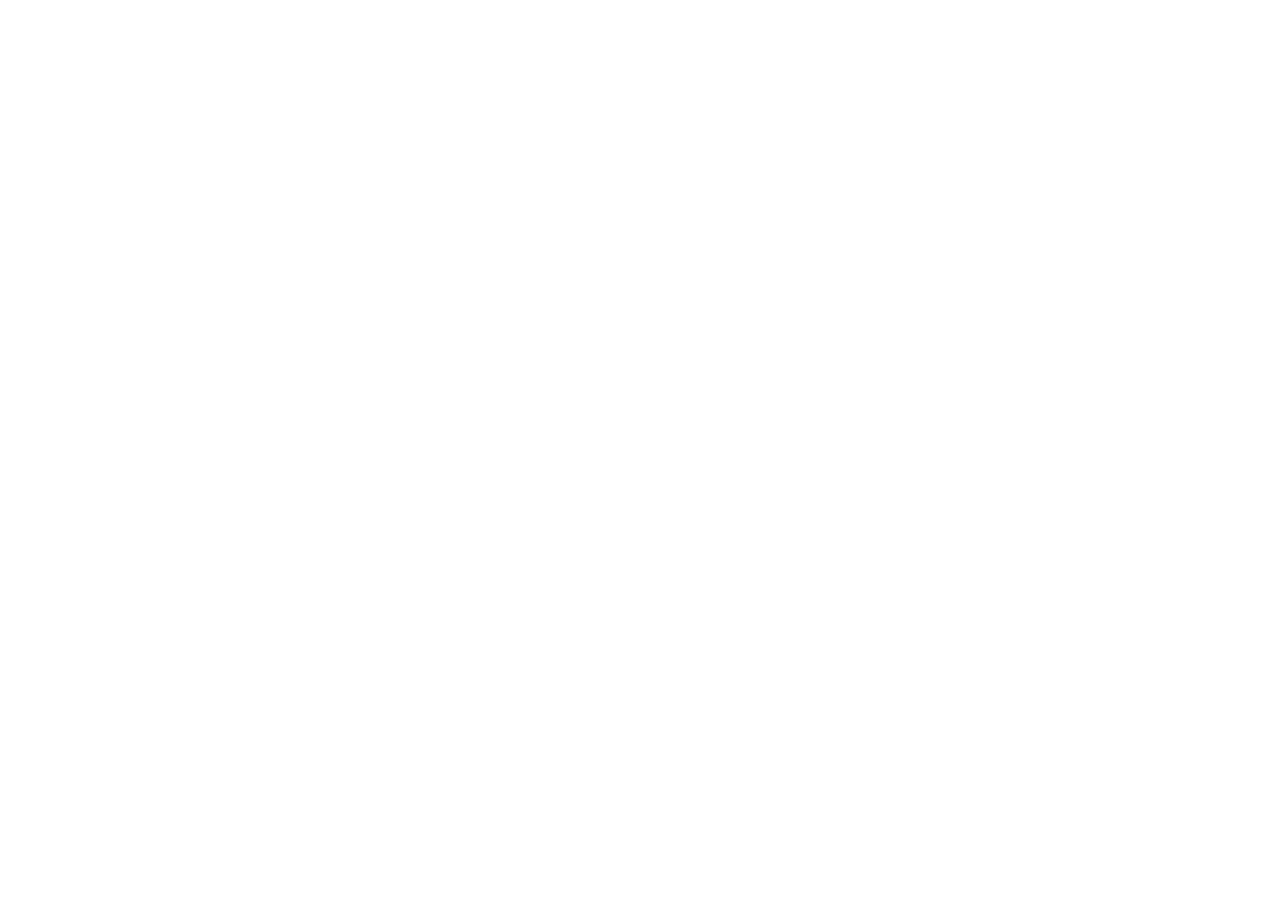
==== index.html @ 0f31efa7 "Initial commit" ====
<!DOCTYPE html>
<html lang="es">
<head>
    <meta charset="UTF-8">
    <meta http-equiv="X-UA-Compatible" content="IE=edge">
    <meta name="viewport" content="width=device-width, initial-scale=1.0">
    <title>glezmoren</title>
    <link rel="preconnect" href="https://fonts.googleapis.com">
    <link rel="preconnect" href="https://fonts.gstatic.com" crossorigin>
    <link rel="stylesheet" href="assets/NeueMontreal-Bold.otf">
    <link rel="stylesheet" href="assets/NeueMontreal-Regular.otf">
    <link rel="stylesheet" href="assets/NeueMontreal-MediumItalic.otf">
    <link rel="stylesheet" href="assets/NeueMontreal-Medium.otf">
    <link rel="stylesheet" href="assets/NeueMontreal-LightItalic.otf">
    <link rel="stylesheet" href="assets/NeueMontreal-Light.otf">
    <link rel="stylesheet" href="assets/NeueMontreal-Italic.otf">
    <link rel="stylesheet" href="assets/NeueMontreal-BoldItalic.otf">
    <link rel="stylesheet" href="css/app.css">
    <script defer src="js/jquery-3.6.0.min.js"></script>
    <script defer src="js/app.js"></script>
</head>
<body>
    <header class="header">
        <div class="header__wrapper">
            <nav class="header__nav">
                <ul class="header__ul">
                    <li class="header__li"><a href="#" class="header__a" title="About">About</a></li>
                    <li class="header__li"><a href="#" class="header__a" title="About">Contact</a></li>
                </ul>
            </nav>
        </div>
    </header>

    
    
</body>
</html>
---- css/app.css ----
:root {
  --negro: #0000;
  --rosa: #FF74E9;
  --amarillo: #FFF84F;
  --azul: #2F0DFF;
  --morado: #9745FF;
  --tipo-h1: "Neue Montreal";
  --tipo-p: Verdana;
}

@media (prefers-color-scheme: dark) {
  :root {
    --negro: #ececec;
    --fondo-blanco: black;
  }
}
@media (prefers-reduced-motion: reduce) {
  * {
    -webkit-animation: none !important;
            animation: none !important;
    -webkit-transition: none !important;
    transition: none !important;
  }
}
* {
  margin: 0;
  padding: 0;
  border: 0;
  -webkit-box-sizing: border-box;
          box-sizing: border-box;
  vertical-align: baseline;
}

img, picture, video, iframe, figure {
  max-width: 100%;
  width: 100%;
  display: block;
}

a {
  display: block;
  text-decoration: none;
  color: inherit;
  font-size: inherit;
}

p a {
  display: inline;
}

li {
  list-style-type: none;
}

html {
  scroll-behavior: smooth;
}

h1, h2, h3, h4, h5, h6, p, span, a, strong, blockquote, i, b, u, em {
  font-size: 1em;
  font-weight: inherit;
  font-style: inherit;
  text-decoration: none;
  color: inherit;
}

blockquote:before, blockquote:after, q:before, q:after {
  content: "";
  content: none;
}

::-moz-selection {
  background-color: var(--negro);
  color: var(--blanco);
}

::selection {
  background-color: var(--negro);
  color: var(--blanco);
}

form, input, textarea, select, button, label {
  font-family: inherit;
  font-size: inherit;
  -webkit-hyphens: auto;
      -ms-hyphens: auto;
          hyphens: auto;
  background-color: transparent;
  color: inherit;
  display: block;
}

table, tr, td {
  border-collapse: collapse;
  border-spacing: 0;
}

svg {
  width: 100%;
  display: block;
  fill: currentColor;
}

body {
  min-height: 100vh;
  font-size: 100%;
  font-family: var(--tipo-principal);
  color: var(--negro);
}
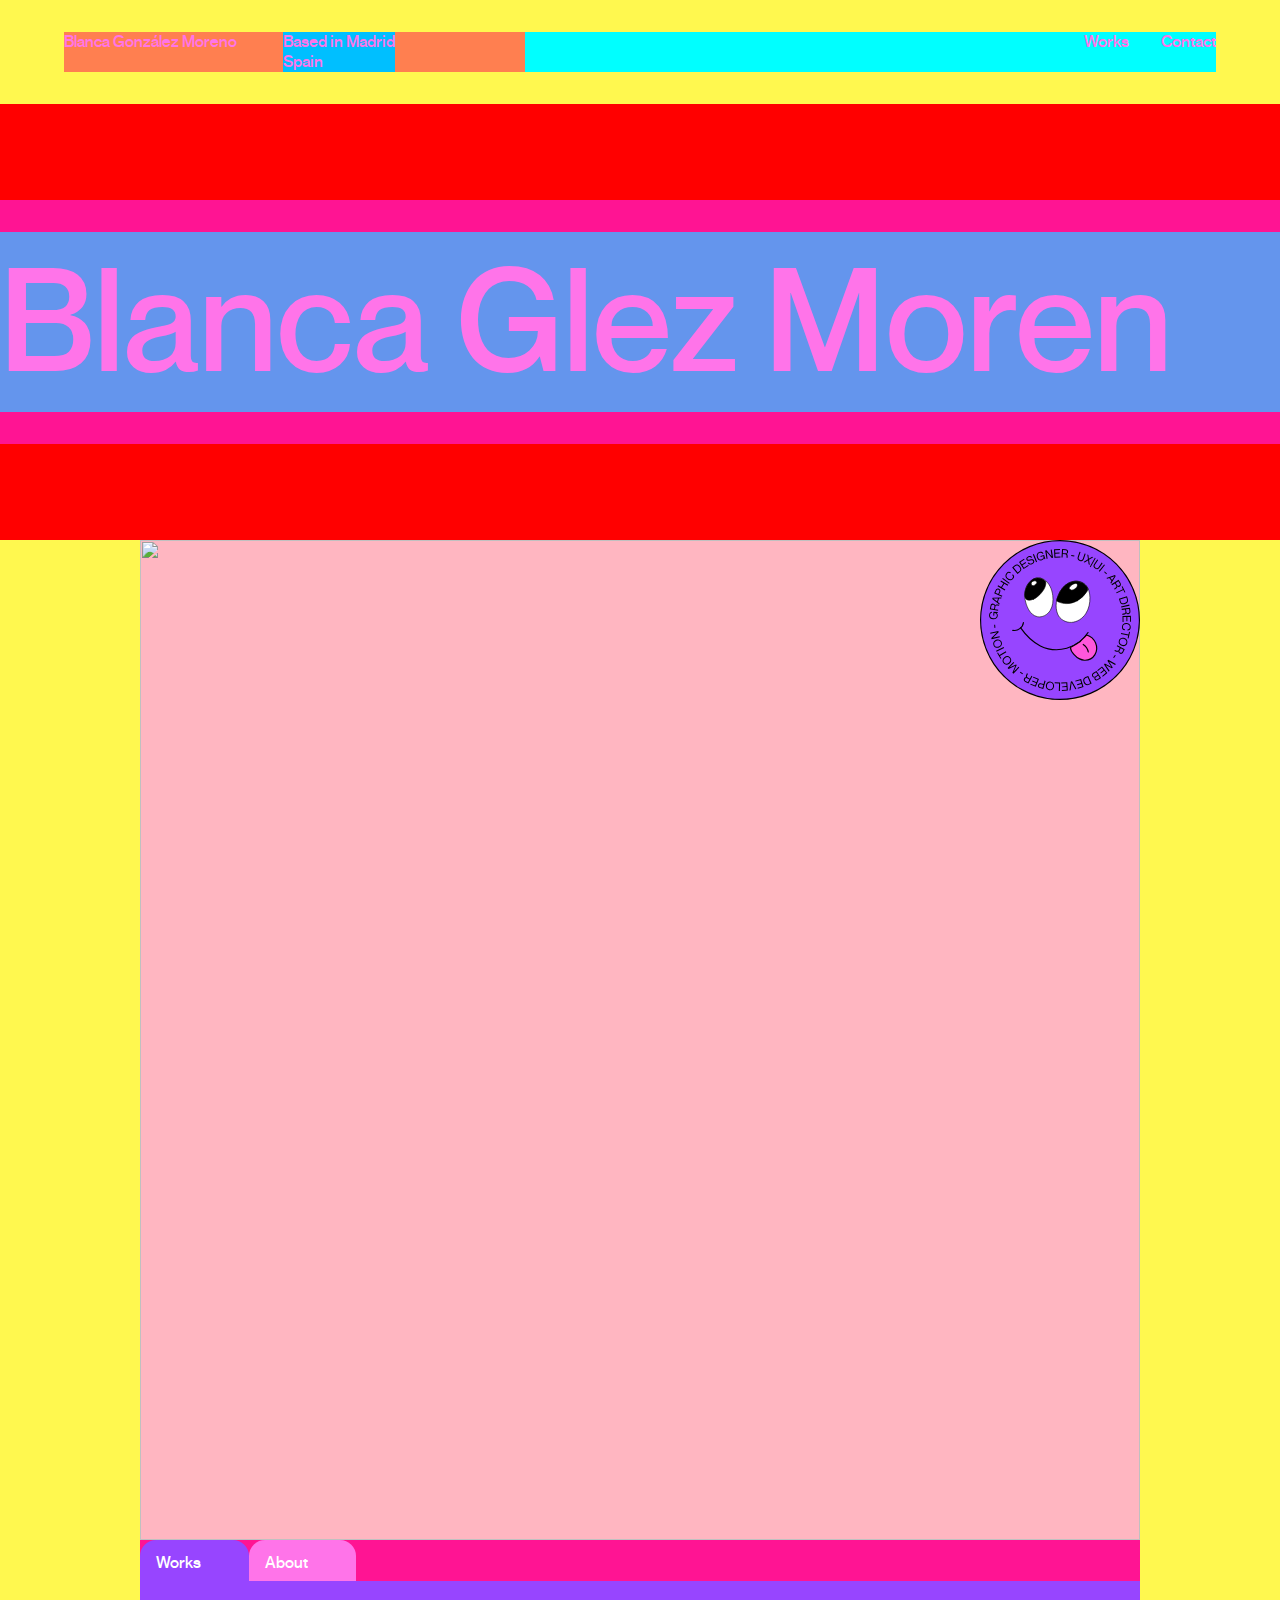
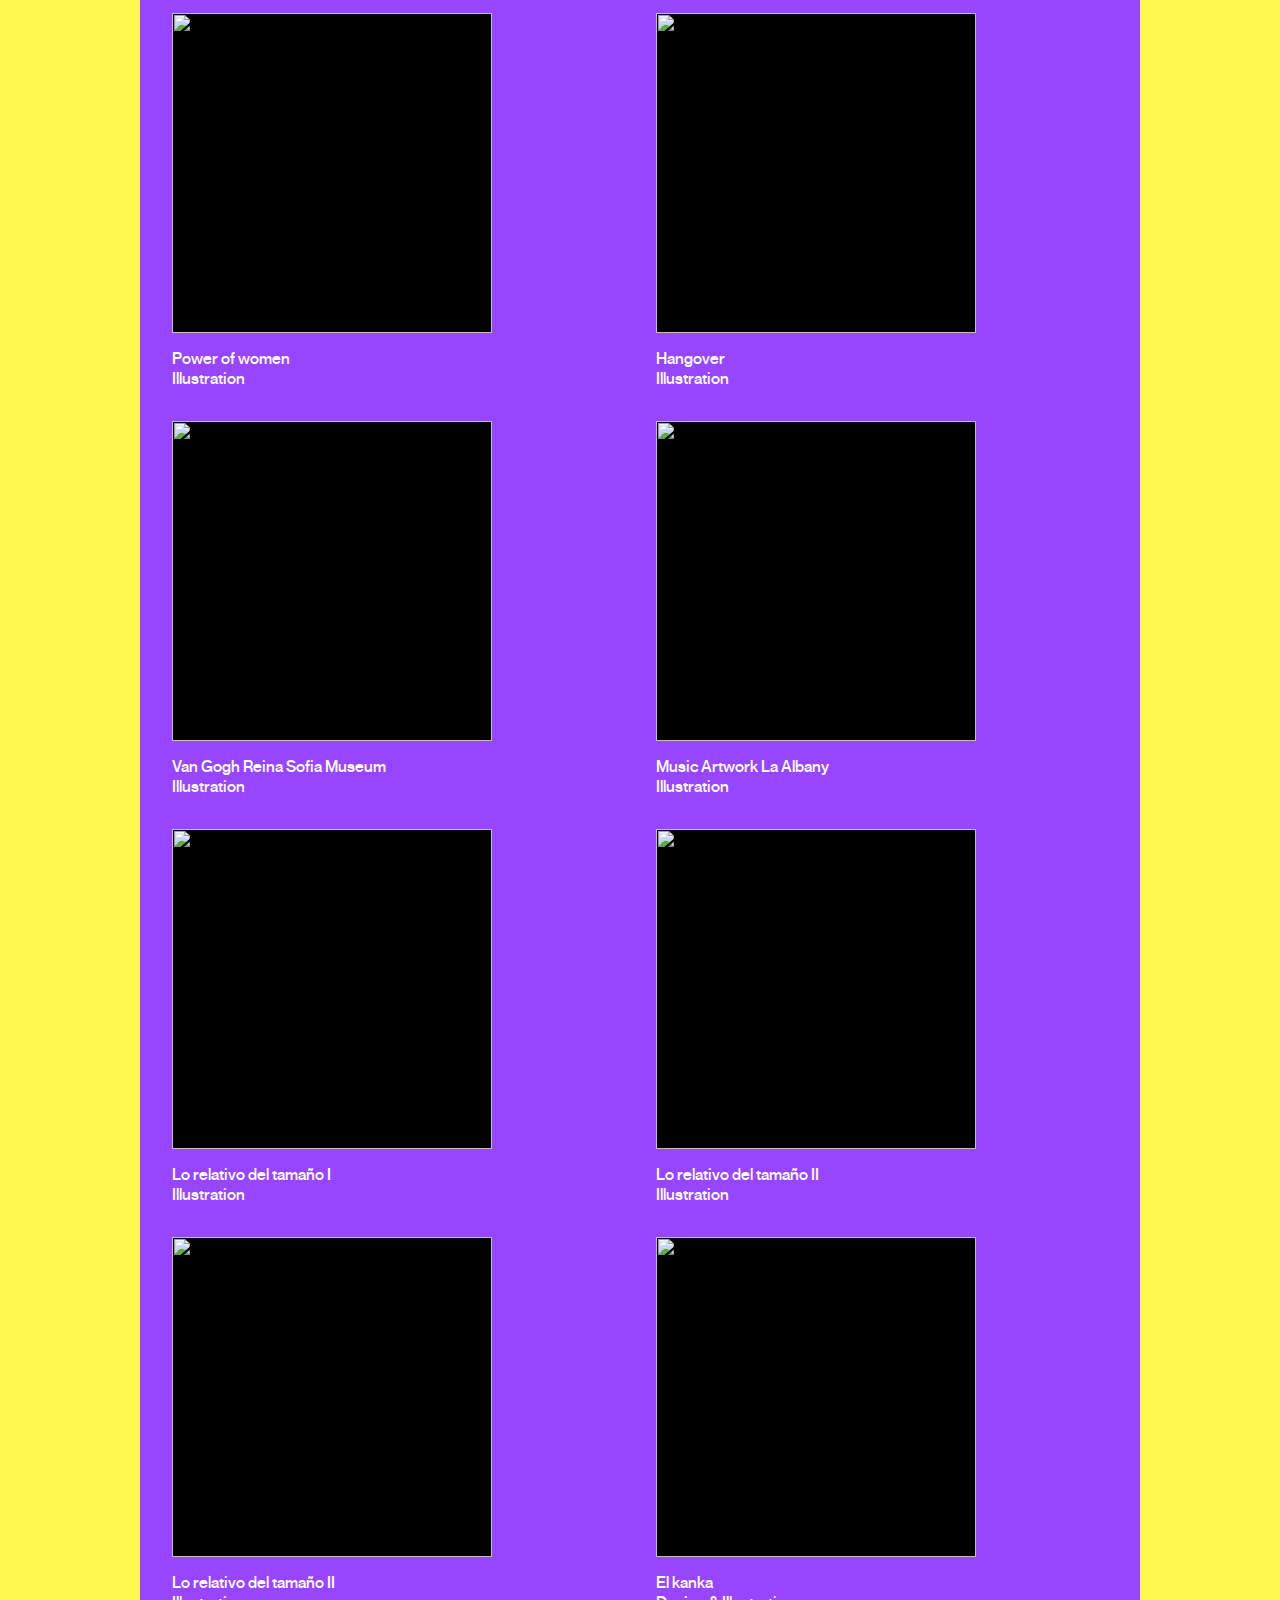
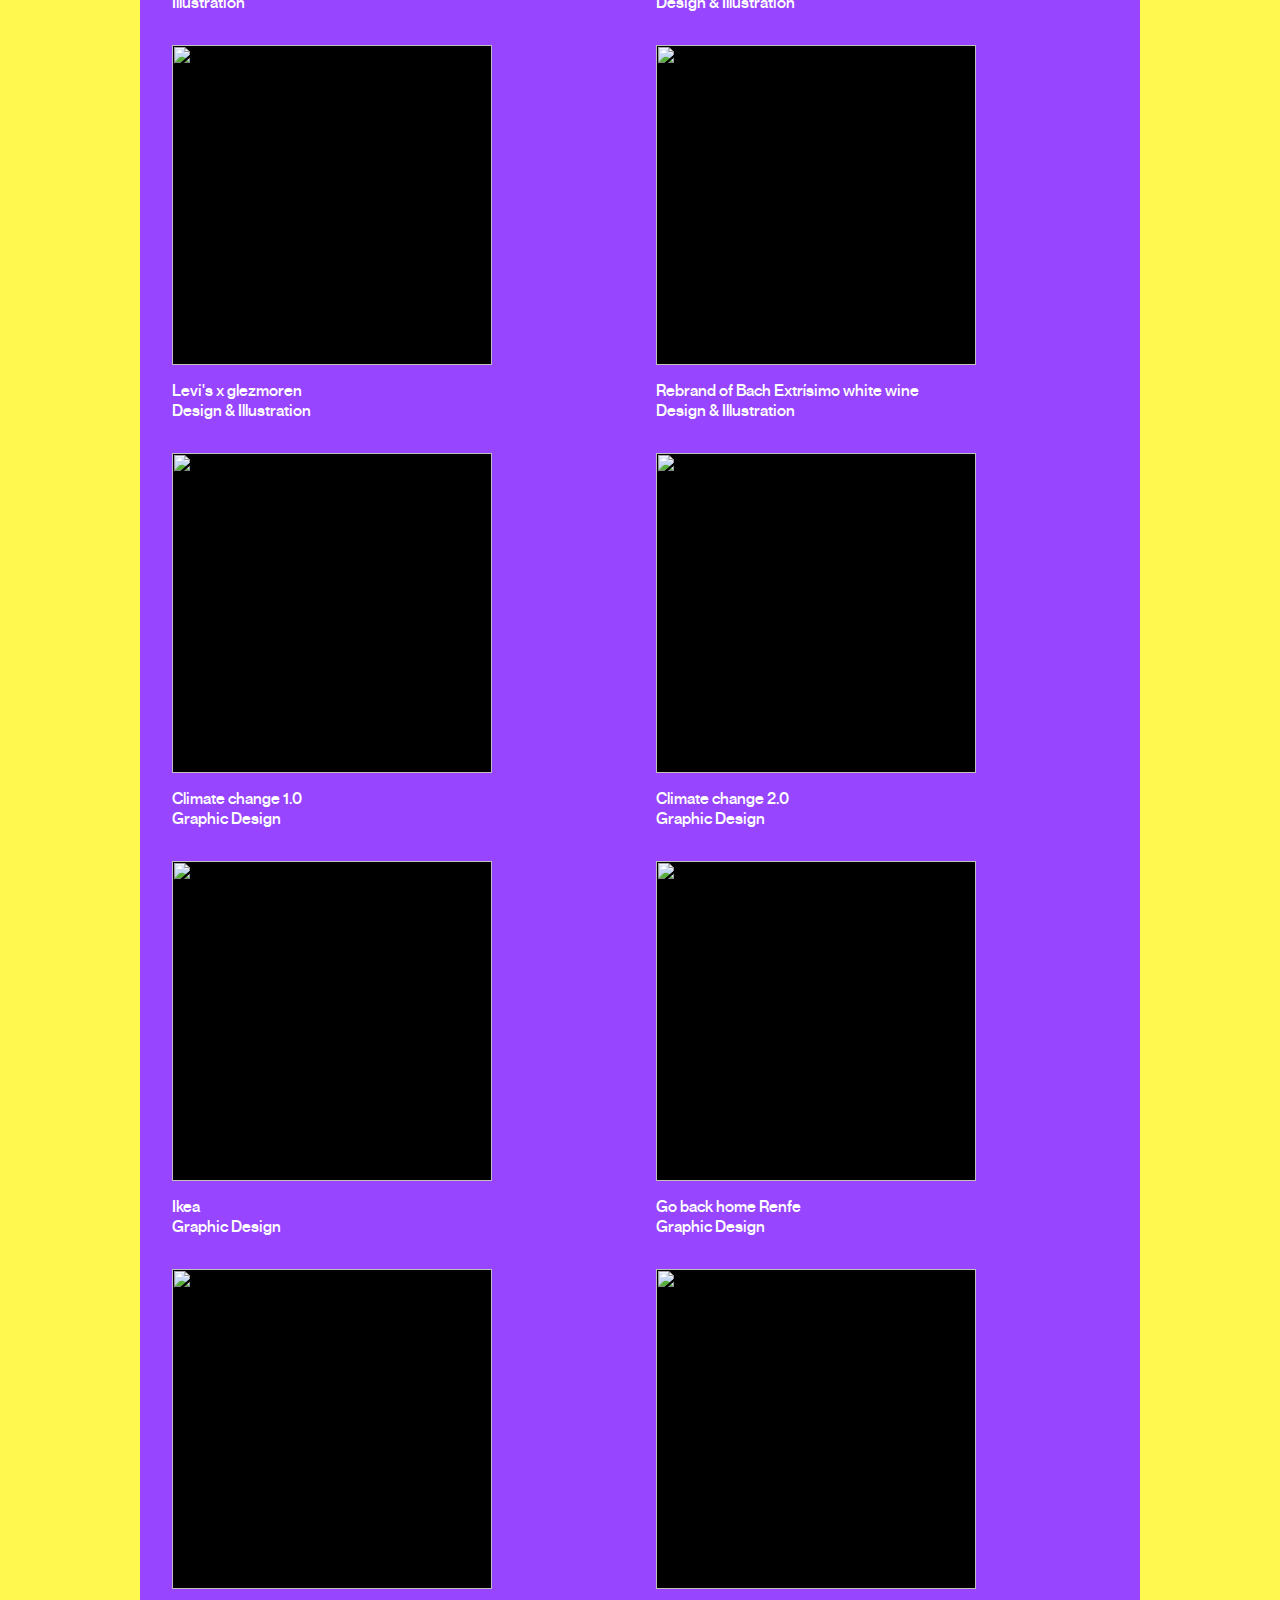
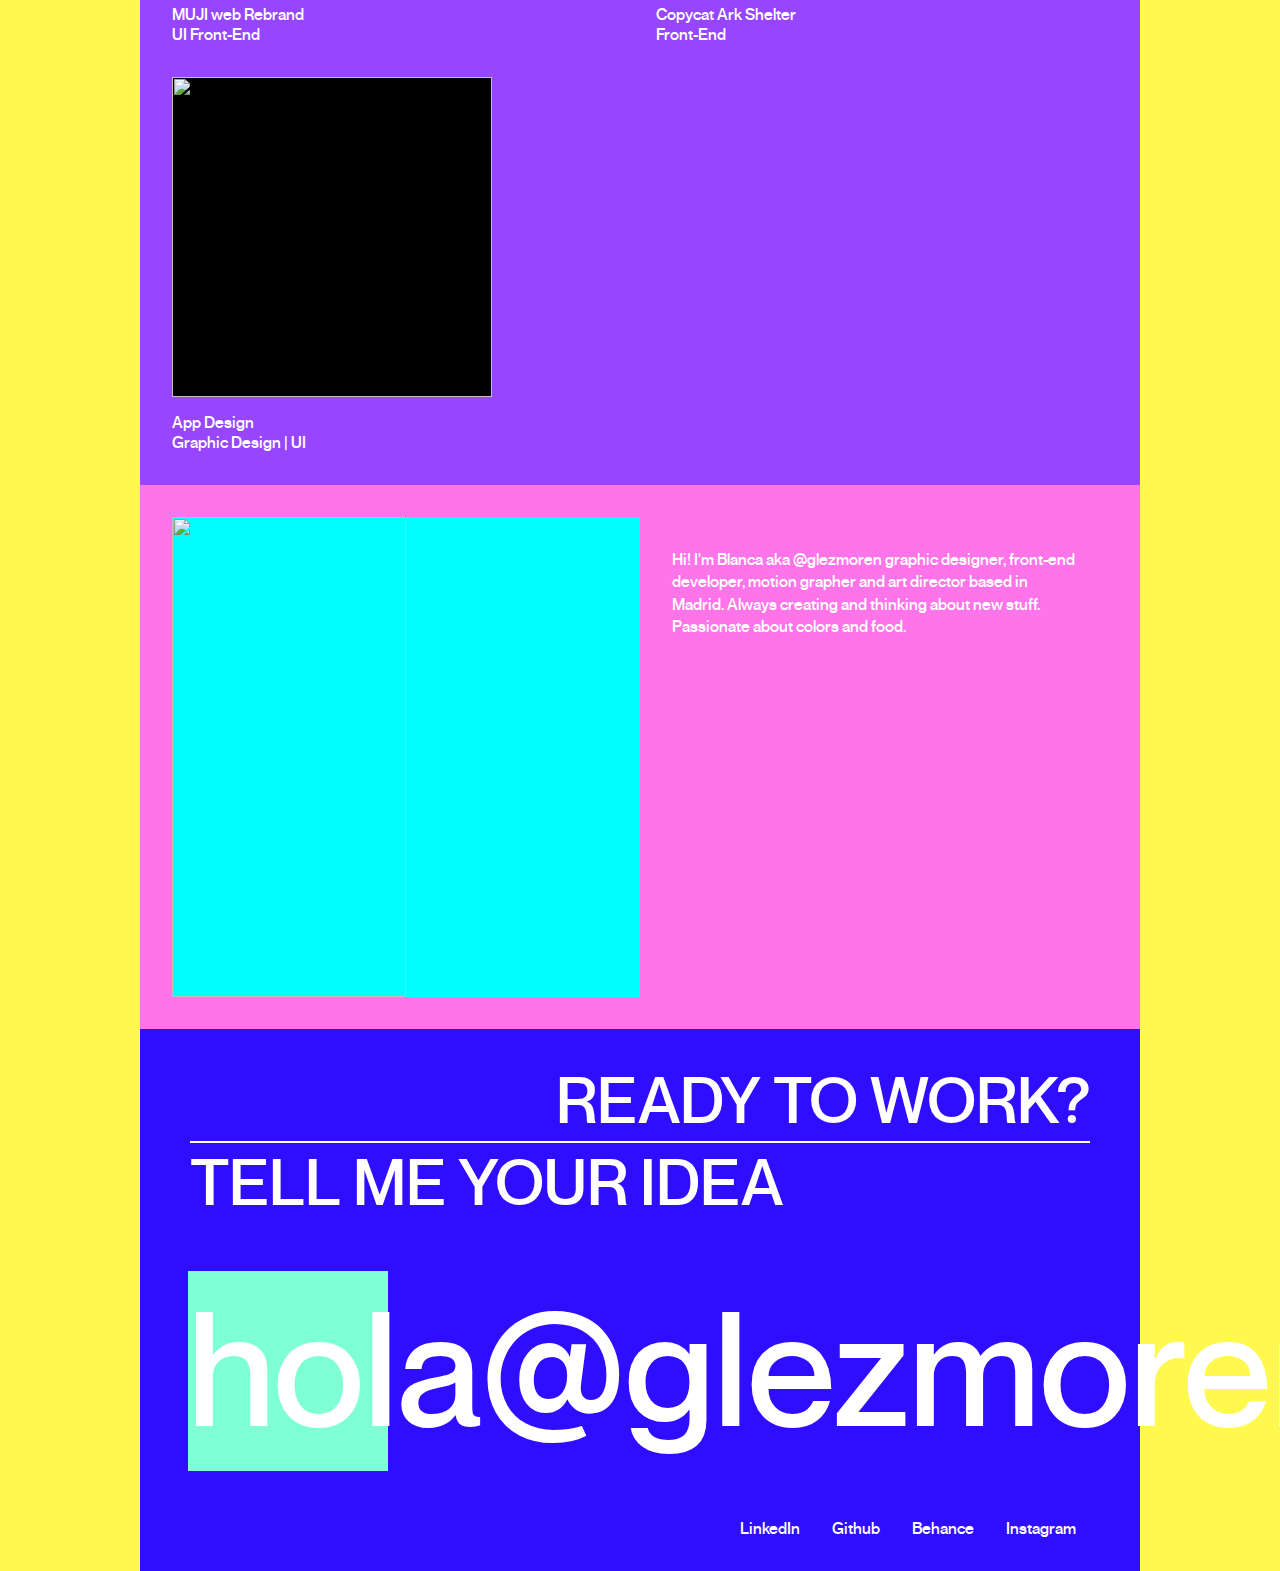
==== commit 082714d4: "cambios css y añadir imagenes en works" ====
--- a/index.html
+++ b/index.html
@@ -1,3 +1,10 @@
+<!-- 
+    1. Te vas a fontsquirrel.com > Webfont converter (https://www.fontsquirrel.com/tools/webfont-generator)
+    2. Subes tu tipografía y te descarga la tipo con WOFF y WOFF2 + un archivo CSS
+    3. Enlazamos ese CSS al HTML
+    4. Ponemos el font-family (Se encuentra dentro del CSS que nos hemos descargado)
+ -->
+
 <!DOCTYPE html>
 <html lang="es">
 <head>
@@ -7,14 +14,7 @@
     <title>glezmoren</title>
     <link rel="preconnect" href="https://fonts.googleapis.com">
     <link rel="preconnect" href="https://fonts.gstatic.com" crossorigin>
-    <link rel="stylesheet" href="assets/NeueMontreal-Bold.otf">
-    <link rel="stylesheet" href="assets/NeueMontreal-Regular.otf">
-    <link rel="stylesheet" href="assets/NeueMontreal-MediumItalic.otf">
-    <link rel="stylesheet" href="assets/NeueMontreal-Medium.otf">
-    <link rel="stylesheet" href="assets/NeueMontreal-LightItalic.otf">
-    <link rel="stylesheet" href="assets/NeueMontreal-Light.otf">
-    <link rel="stylesheet" href="assets/NeueMontreal-Italic.otf">
-    <link rel="stylesheet" href="assets/NeueMontreal-BoldItalic.otf">
+    <link rel="stylesheet" href="css/stylesheet.css">
     <link rel="stylesheet" href="css/app.css">
     <script defer src="js/jquery-3.6.0.min.js"></script>
     <script defer src="js/app.js"></script>
@@ -22,16 +22,200 @@
 <body>
     <header class="header">
         <div class="header__wrapper">
+            <div class="header__datos">
+                <h1 class="header__h1">Blanca González Moreno</h1>
+                <div class="header__pais">
+                    <p class="header__p">Based in Madrid</p>
+                    <p class="header__p">Spain</p>
+                </div>
+            </div>
             <nav class="header__nav">
                 <ul class="header__ul">
-                    <li class="header__li"><a href="#" class="header__a" title="About">About</a></li>
-                    <li class="header__li"><a href="#" class="header__a" title="About">Contact</a></li>
+                    <li class="header__li"><a href="#" class="header__a" title="Works">Works</a></li>
+                    <li class="header__li"><a href="#" class="header__a" title="Contact">Contact</a></li>
                 </ul>
             </nav>
         </div>
     </header>
-
-    
+    <main class="main">
+        <div class="blanca">
+            <div class="blanca__move">
+                <div class="blanca__hgroup">
+                    <h2 class="blanca__h2">Blanca<span class="blanca__span"></span> Glez Moren <span class="blanca__span"></span></h2>
+                </div>
+                <div class="blanca__hgroup">
+                    <h2 class="blanca__h2">Blanca <span class="blanca__span"></span> Glez Moren <span class="blanca__span"></span></h2>
+                </div>
+                <!-- <div class="blanca__hgroup">
+                    <h2 class="blanca__h2">Blanca</h2>
+                    <span class="blanca__span"></span>
+                    <h1 class="blanca__h1">Glez Moren</h1>
+                    <span class="blanca__span"></span>
+                </div> -->
+            </div>
+        </div>
+        <div class="amarillo">
+            <div class="amarillo__wrapper">
+                <img src="" alt="" class="amarillo__img static activo">
+                <img src="" alt="" class="amarillo__img">
+                <img src="" alt="" class="amarillo__img">
+                <img src="" alt="" class="amarillo__img">
+                <img src="" alt="" class="amarillo__img">
+                <svg id="c5078b7f-6e88-4ef5-88eb-3af2309f8f3b" data-name="Capa 1" xmlns="http://www.w3.org/2000/svg" viewBox="0 0 274 274" class="amarillo__face">
+                        <defs><style>.\33 6cace6c-1a09-4486-8d28-8b35a6885821{fill:#9745ff;}.\30 4fdebb9-533c-4d2a-ba08-3259839e1be8,.\32 e481c26-ab48-49b2-b262-c03ca54c8f40{fill:#fff;}.\30 4fdebb9-533c-4d2a-ba08-3259839e1be8,.\32 e481c26-ab48-49b2-b262-c03ca54c8f40,.\34 31b35a5-b20d-4b06-9ef4-843e4787010a,.\35 0c929c9-5038-4495-b501-98d24a2f15c8,.\35 9a2e126-3a81-45c6-9d16-26efd33a2378{stroke:#000;}.\32 e481c26-ab48-49b2-b262-c03ca54c8f40{stroke-miterlimit:10;}.\35 0c929c9-5038-4495-b501-98d24a2f15c8{fill:none;}.\30 4fdebb9-533c-4d2a-ba08-3259839e1be8,.\34 31b35a5-b20d-4b06-9ef4-843e4787010a,.\35 0c929c9-5038-4495-b501-98d24a2f15c8,.\35 9a2e126-3a81-45c6-9d16-26efd33a2378{stroke-linecap:round;stroke-linejoin:round;}.\35 0c929c9-5038-4495-b501-98d24a2f15c8,.\35 9a2e126-3a81-45c6-9d16-26efd33a2378{stroke-width:2px;}.\35 9a2e126-3a81-45c6-9d16-26efd33a2378{fill:#ff57db;}</style></defs><title>studies</title><circle class="36cace6c-1a09-4486-8d28-8b35a6885821" cx="137" cy="137" r="136"/><path d="M250,115a135,135,0,1,1-95.46,39.54A134.11,134.11,0,0,1,250,115m0-2A137,137,0,1,0,387,250,137,137,0,0,0,250,113Z" transform="translate(-113 -113)"/><path d="M130.12,241.85c-.22,3.42,2.84,5.08,5.54,5.26s5.94-.66,6.19-4.28a4.52,4.52,0,0,0-4.24-5l-.31,4.69-1.61-.11.43-6.5,7.49.5-.08,1.2-2.08.47v0a5.22,5.22,0,0,1,2,4.81c-.28,4.18-3.58,6.27-7.92,6s-7.29-3.2-7-7.18c.25-3.65,2.27-5.43,5-5.75l-.12,1.81C131.35,238.09,130.27,239.67,130.12,241.85Z" transform="translate(-113 -113)"/><path d="M129.8,231.63l1.12-5.74c.54-2.79,2.41-4.37,4.93-3.89a3.35,3.35,0,0,1,3.07,3.23h0c1.22-3,6.56-.8,6.94-1.49l.12,0-.38,1.92c-.71.5-5.57-1.84-6.27,1.74l-.79,4.06,5.72,1.11-.34,1.78Zm7.2-.45.69-3.54c.28-1.46.46-3.34-2-3.82s-3,1.33-3.28,2.8l-.69,3.54Z" transform="translate(-113 -113)"/><path d="M143.62,219.24l3,2.31-.57,1.79L134,213.87l.62-1.92,15.35-.66-.57,1.79-3.83.11Zm.22-6-8,.15v0l6.38,4.73Z" transform="translate(-113 -113)"/><path d="M137.32,204.3l2.36-5.22c1.09-2.41,3-3.78,5.75-2.53s3,3.58,1.89,6l-1.61,3.57,5.49,2.48-.74,1.66Zm6.92,1.14,1.7-3.75c.74-1.63.34-2.76-1.26-3.49s-2.71-.27-3.45,1.36l-1.69,3.75Z" transform="translate(-113 -113)"/><path d="M144,190.52l5.24,3.17,4-6.59L148,183.93l.94-1.55,12.34,7.46-.94,1.55-5.71-3.45-4,6.59,5.71,3.45-.94,1.56-12.34-7.47Z" transform="translate(-113 -113)"/><path d="M152.17,178l11.67,8.46-1.06,1.47-11.68-8.46Z" transform="translate(-113 -113)"/><path d="M159.38,171.11c-2.25,2.6-.95,5.62,1.25,7.52s5.39,2.77,7.63.18a4,4,0,0,0-.1-5.8l1.19-1.37a5.83,5.83,0,0,1,.13,8.22c-2.59,3-6.75,3-10,.14s-3.87-6.95-1.29-9.94a5.84,5.84,0,0,1,7.83-1.34l-1.19,1.38A4.07,4.07,0,0,0,159.38,171.11Z" transform="translate(-113 -113)"/><path d="M168.07,160.12l4-3.34c3-2.54,6.58-2.12,9.55,1.45s2.73,7.09-.32,9.64l-4,3.34Zm9.6,8.69,2.62-2.18c2.82-2.35,1.76-5.07,0-7.24s-4.3-3.72-7.12-1.37l-2.62,2.18Z" transform="translate(-113 -113)"/><path d="M190.94,150.83l.87,1.36-6.21,4,2.75,4.23,7.22-4.68.88,1.35-8.75,5.67-7.84-12.1,8.54-5.54.88,1.36-7,4.55,2.46,3.81Z" transform="translate(-113 -113)"/><path d="M205.56,148.28c.94,1.88.42,4.33-2.84,5.95-3.05,1.53-6.23,1.08-7.89-1.79l1.63-.81c1.06,1.68,2.83,2.51,5.54,1.16,2.23-1.12,2.52-2.54,1.94-3.7-.88-1.76-2-1.61-5.22-.84-2.16.51-4.8,1-6.05-1.51-1-2-.13-4.18,2.72-5.6s5.36-.92,6.91,1.65l-1.62.81c-1.1-1.62-2.52-2-4.56-1-1.83.91-2.45,2.1-1.92,3.17.85,1.71,2.36,1.25,4.49.78C202,145.8,204.1,145.34,205.56,148.28Z" transform="translate(-113 -113)"/><path d="M205.27,137l5.41,13.36-1.68.68-5.41-13.36Z" transform="translate(-113 -113)"/><path d="M215.1,135c-3.28,1-3.75,4.45-3,7s2.72,5.33,6.19,4.28a4.52,4.52,0,0,0,3.17-5.73L217,141.94l-.47-1.54,6.23-1.89,2.18,7.18-1.16.35-1.17-1.78,0,0a5.21,5.21,0,0,1-3.78,3.57c-4,1.22-7.13-1.12-8.4-5.29s.42-7.95,4.24-9.11c3.49-1.06,5.88.2,7.16,2.67l-1.74.53C219,134.81,217.18,134.36,215.1,135Z" transform="translate(-113 -113)"/><path d="M224.62,131l2.19-.36,9,10.56h0L234,129.51l1.79-.29,2.33,14.22-2.19.36-9-10.51h0L228.75,145l-1.79.3Z" transform="translate(-113 -113)"/><path d="M249.25,134.58l.07,1.62-7.39.32.21,5,8.61-.38.07,1.62-10.42.45-.62-14.42,10.18-.44L250,130l-8.37.36.2,4.53Z" transform="translate(-113 -113)"/><path d="M253.55,128.45l5.84.41c2.83.2,4.64,1.86,4.46,4.42a3.32,3.32,0,0,1-2.83,3.44v0c3.16.85,1.6,6.42,2.32,6.72v.12l-1.95-.14c-.58-.65,1.15-5.76-2.49-6l-4.13-.29-.4,5.82-1.81-.12Zm1.33,7.09,3.6.26c1.49.1,3.37,0,3.55-2.45s-1.69-2.8-3.18-2.91l-3.6-.25Z" transform="translate(-113 -113)"/><path d="M274.7,139.65l-.32,1.59-5.3-1.05.31-1.58Z" transform="translate(-113 -113)"/><path d="M284,148.75c-3.65-1.22-4.55-3.78-3.62-6.58l3.07-9.12,1.72.58-3.07,9.12c-.74,2.22.05,3.68,2.42,4.47s3.88.11,4.62-2.1l3.07-9.12,1.72.58-3.07,9.11C290,148.49,287.7,150,284,148.75Z" transform="translate(-113 -113)"/><path d="M296.78,137.71l1.82.86.75,6.73h0l5.68-3.69,1.83.86-7.14,4.39,1.29,8.79-2-.95-.77-7.07h0l-5.93,3.92-2-1L297.9,146Z" transform="translate(-113 -113)"/><path d="M311,144.23l-8.72,15.28-1.22-.7,8.71-15.27Z" transform="translate(-113 -113)"/><path d="M310.11,161.72c-3.18-2.17-3.36-4.88-1.7-7.31l5.42-7.95,1.5,1-5.42,8c-1.32,1.94-1,3.55,1.11,5s3.7,1.16,5-.77l5.42-8,1.5,1-5.42,7.95C315.88,163.07,313.29,163.89,310.11,161.72Z" transform="translate(-113 -113)"/><path d="M327,156l-9.05,11.22-1.42-1.14,9.06-11.22Z" transform="translate(-113 -113)"/><path d="M330.42,170.54l-1.13,1.16-3.88-3.76,1.12-1.16Z" transform="translate(-113 -113)"/><path d="M334.32,178.23l-3.61,1.27L329.54,178l14.57-4.88,1.27,1.57-7.92,13.16-1.17-1.46,2-3.25Zm4.87,3.48,4.26-6.7,0,0L336,177.69Z" transform="translate(-113 -113)"/><path d="M350.3,181.23l3.11,5c1.52,2.41,1.23,4.85-.94,6.21a3.32,3.32,0,0,1-4.44-.25l0,0c1.18,3.05-4.25,5.07-4.05,5.83l-.11.07-1-1.66c.18-.85,5.34-2.47,3.4-5.56l-2.2-3.51-4.94,3.1-1-1.53Zm-4.95,5.25,1.92,3.06c.8,1.26,2,2.75,4.07,1.42s1.27-3,.48-4.28l-1.92-3.06Z" transform="translate(-113 -113)"/><path d="M357.62,197.14l-2.08-4.32,1.45-.7,5,10.28-1.45.7-2.09-4.32-11.53,5.56-.79-1.63Z" transform="translate(-113 -113)"/><path d="M364.7,209.46l1.51,5c1.15,3.8-.61,6.88-5,8.23s-7.6-.25-8.75-4.05l-1.51-5ZM353,214.91l1,3.26c1.07,3.51,4,3.6,6.68,2.78s5.1-2.51,4-6l-1-3.27Z" transform="translate(-113 -113)"/><path d="M369,225.44l-14.11,3-.38-1.77,14.11-3Z" transform="translate(-113 -113)"/><path d="M369.78,229l.77,5.8c.37,2.82-.9,4.92-3.44,5.25a3.33,3.33,0,0,1-3.93-2.08h0c-.2,3.26-6,2.85-6.11,3.62h-.13l-.25-1.94c.52-.69,5.87,0,5.39-3.64l-.54-4.09-5.77.76-.24-1.8Zm-6.68,2.71.48,3.58c.19,1.48.62,3.32,3.1,3s2.41-2.21,2.21-3.69l-.47-3.58Z" transform="translate(-113 -113)"/><path d="M365.4,252.25l-1.61,0-.13-7.4-5,.08.15,8.62-1.62,0L357,243.18l14.42-.26.18,10.19-1.61,0-.15-8.37-4.54.08Z" transform="translate(-113 -113)"/><path d="M369.53,262.4c.34-3.41-2.47-5.13-5.36-5.42s-6,.85-6.34,4.26a4,4,0,0,0,3.43,4.67l-.18,1.81a5.83,5.83,0,0,1-4.85-6.64c.39-3.94,3.79-6.33,8.12-5.9s7.18,3.45,6.78,7.38a5.82,5.82,0,0,1-5.62,5.6l.18-1.8A4.09,4.09,0,0,0,369.53,262.4Z" transform="translate(-113 -113)"/><path d="M367.29,274.88l1-4.69,1.58.34-2.44,11.15-1.58-.34,1-4.69-12.51-2.74.39-1.78Z" transform="translate(-113 -113)"/><path d="M360.28,280.94c4.1,1.43,6.14,5.13,4.74,9.13s-5.29,5.63-9.39,4.2-6.15-5.14-4.75-9.14S356.19,279.51,360.28,280.94Zm-4,11.61c2.94,1,6.07.41,7.27-3s-.88-5.86-3.82-6.88-6.09-.41-7.28,3S353.3,291.53,356.23,292.55Z" transform="translate(-113 -113)"/><path d="M360.9,299.91l-2.62,5.23c-1.27,2.54-3.5,3.57-5.79,2.42-1.86-.94-2.44-2.33-2.09-3.94l0,0c-2,2.59-6.54-1-7.09-.44l-.11-.06.88-1.74c.82-.29,4.87,3.28,6.51,0l1.85-3.7-5.2-2.61.81-1.63Zm-7-1.5-1.62,3.22c-.67,1.33-1.35,3.09.88,4.21s3.24-.47,3.91-1.8l1.62-3.23Z" transform="translate(-113 -113)"/><path d="M342.43,315.12l-1.34-.9,3-4.49,1.34.89Z" transform="translate(-113 -113)"/><path d="M344.35,326.86l-10.57-6,0,0,6.53,10.37-1.36,1.48-10.9-5.6,0,0,6.86,10-1.29,1.41-8.23-12.38,1.36-1.48,11.37,5.9,0,0-6.87-10.81,1.36-1.49,13,7.11Z" transform="translate(-113 -113)"/><path d="M320,341.74l-1-1.24,5.71-4.71-3.2-3.9-6.65,5.48-1-1.24,8.05-6.64,9.18,11.13-7.86,6.48-1-1.24,6.46-5.33-2.89-3.5Z" transform="translate(-113 -113)"/><path d="M309.72,348.19l0,0a3.34,3.34,0,0,1-4.3-1.48c-1.44-2.23-.69-4.55,1.82-6.17l5.22-3.37,7.83,12.11-4.88,3.15c-2.47,1.6-4.71,1.4-5.93-.48A2.94,2.94,0,0,1,309.72,348.19Zm2.07-8.71L308,342c-1.95,1.26-1.76,2.6-1,3.74a2.38,2.38,0,0,0,3.48.82l4.19-2.71Zm.09,8c-1.73,1.12-1.72,2.17-1,3.27a2.11,2.11,0,0,0,3.24.55l3.76-2.43-2.4-3.71Z" transform="translate(-113 -113)"/><path d="M304.2,358.9,299.42,361c-3.63,1.61-6.91.24-8.79-4s-.68-7.57,2.95-9.18l4.78-2.11Zm-6.84-11-3.12,1.38c-3.36,1.48-3.09,4.39-1.95,7s3.12,4.75,6.48,3.27l3.11-1.38Z" transform="translate(-113 -113)"/><path d="M279.64,361.57l-.47-1.55,7.08-2.16L284.78,353l-8.24,2.51-.47-1.54,10-3,4.21,13.79-9.74,3-.47-1.54,8-2.45-1.33-4.34Z" transform="translate(-113 -113)"/><path d="M276.23,368.72l-6.33-11.65h0l-1.76,13.14-1.89.35,2.35-15.1,2-.36,7.58,13.27Z" transform="translate(-113 -113)"/><path d="M253.8,365.35l-.11-1.61,7.39-.51-.35-5-8.59.59-.11-1.61,10.4-.72,1,14.39-10.17.7-.11-1.61,8.35-.57-.31-4.53Z" transform="translate(-113 -113)"/><path d="M247.94,371.49l.46-12.8-7.56-.27.06-1.62,9.37.34-.52,14.42Z" transform="translate(-113 -113)"/><path d="M239.84,364.05c-.65,4.29-3.91,7-8.1,6.35s-6.51-4.16-5.86-8.45,3.91-7,8.1-6.37S240.48,359.76,239.84,364.05Zm-12.17-1.83c-.46,3.07.72,6,4.31,6.58s5.6-1.95,6.06-5-.72-6.06-4.31-6.6S228.13,359.15,227.67,362.22Z" transform="translate(-113 -113)"/><path d="M221.35,368.18l-5.51-1.57c-2.55-.72-4.19-2.4-3.36-5.31s3.11-3.48,5.65-2.76l3.76,1.07,1.65-5.81,1.75.5Zm.1-7-4-1.12c-1.72-.49-2.78.07-3.26,1.75s.13,2.73,1.85,3.22l4,1.12Z" transform="translate(-113 -113)"/><path d="M202.32,355.13l.61-1.5,6.85,2.81,1.91-4.67-8-3.26.61-1.49,9.65,4-5.47,13.34-9.42-3.86.61-1.49,7.75,3.17,1.72-4.2Z" transform="translate(-113 -113)"/><path d="M195.82,358.86,190.7,356c-2.49-1.37-3.43-3.64-2.19-5.88a3.32,3.32,0,0,1,4-1.93l0,0c-2.5-2.09,1.25-6.49.72-7.06l.06-.11,1.71,1c.25.83-3.47,4.74-.27,6.5l3.62,2,2.81-5.11,1.59.88Zm1.78-7-3.16-1.74c-1.31-.72-3-1.47-4.25.72s.35,3.25,1.66,4l3.16,1.75Z" transform="translate(-113 -113)"/><path d="M181.33,339.8l.95-1.31,4.37,3.19-1,1.3Z" transform="translate(-113 -113)"/><path d="M170.23,341.88l-1.77-1.73,5.13-11.73,0,0L162,333.81l-1.78-1.73,10.07-10.32,1.3,1.27-8.28,8.48,0,0,11.4-5.44,1.15,1.12-5.16,11.53,0,0,8.28-8.49,1.3,1.27Z" transform="translate(-113 -113)"/><path d="M163.33,324.82c-3.44,2.62-7.66,2.29-10.22-1.08s-1.78-7.52,1.67-10.15,7.68-2.3,10.24,1.07S166.78,322.19,163.33,324.82ZM155.88,315c-2.47,1.89-3.69,4.84-1.49,7.73s5.37,2.49,7.84.61,3.71-4.85,1.51-7.74S158.35,313.15,155.88,315Z" transform="translate(-113 -113)"/><path d="M147.12,311.55l2.44,4.14-1.39.81-5.8-9.83,1.39-.82L146.2,310l11-6.51.92,1.57Z" transform="translate(-113 -113)"/><path d="M140.47,302.6l12.95-6.35.8,1.63-12.95,6.35Z" transform="translate(-113 -113)"/><path d="M145.62,297.12c-4.05,1.54-8,0-9.5-3.95s.44-7.71,4.49-9.25,8,0,9.52,3.94S149.68,295.58,145.62,297.12Zm-4.36-11.5c-2.91,1.1-4.92,3.59-3.63,7s4.44,3.93,7.35,2.82,4.93-3.59,3.64-7S144.16,284.51,141.26,285.62Z" transform="translate(-113 -113)"/><path d="M132.9,282.91l-.5-2.16,10-9.69v0l-11.57,2.67-.41-1.77,14-3.24.5,2.16L135,280.52v0l11.54-2.66.41,1.77Z" transform="translate(-113 -113)"/><path d="M137.26,258.21l1.6-.16.52,5.39-1.61.15Z" transform="translate(-113 -113)"/><path class="2e481c26-ab48-49b2-b262-c03ca54c8f40" d="M250.51,200.86c4.37-7.43,11.11-13.71,19.35-16.24s18-.81,24,5.36c5.35,5.48,7.17,13.52,7.39,21.17.29,9.86-1.81,20-7.27,28.19s-14.55,14.26-24.4,14.76-20.06-5.21-23.65-14.39C240.88,226.84,243.67,212.5,250.51,200.86Z" transform="translate(-113 -113)"/><path class="2e481c26-ab48-49b2-b262-c03ca54c8f40" d="M203.63,180.59a18.88,18.88,0,0,1,7.56-2.79,18.2,18.2,0,0,1,11.49,3c9.1,5.71,13.61,16.71,14.93,27.37,1.07,8.7.28,18-4.32,25.42s-13.63,12.58-22.19,10.73c-6.25-1.36-11.34-6.11-14.53-11.65C187.24,216.44,185.41,191.59,203.63,180.59Z" transform="translate(-113 -113)"/><path class="50c929c9-5038-4495-b501-98d24a2f15c8" d="M169.07,267.66c8.36,1.7,17.44-4.94,18.35-13.42" transform="translate(-113 -113)"/><path class="50c929c9-5038-4495-b501-98d24a2f15c8" d="M182.62,263.62c8.85,12.59,19.86,24.1,33.72,30.8A63.94,63.94,0,0,0,298,271.48" transform="translate(-113 -113)"/><path class="59a2e126-3a81-45c6-9d16-26efd33a2378" d="M283.54,316.61a23,23,0,0,0,8.1,2.25,20,20,0,0,0,17.91-9.24A22.26,22.26,0,0,0,311,289.31a25.06,25.06,0,0,0-15.31-13.67c.09,0-9.65,9.92-10.7,10.83-4.2,3.63-17,10-17,11C268,304.47,278.09,314,283.54,316.61Z" transform="translate(-113 -113)"/><path class="50c929c9-5038-4495-b501-98d24a2f15c8" d="M289.8,291.87a19.18,19.18,0,0,1,8.6,12.92" transform="translate(-113 -113)"/><path class="431b35a5-b20d-4b06-9ef4-843e4787010a" d="M204.48,214.45c4.15-1.72,7.66-4.69,10.83-7.87,5.93-6,11.17-13.7,10.38-22.06a17.58,17.58,0,0,0-20.75-5.07,23.55,23.55,0,0,0-8.73,7.66C188.78,197.27,183.29,223.24,204.48,214.45Z" transform="translate(-113 -113)"/><path class="431b35a5-b20d-4b06-9ef4-843e4787010a" d="M279.93,216.91a45.08,45.08,0,0,0,16.56-16.15,7.11,7.11,0,0,0,1.18-3.06,6.45,6.45,0,0,0-1.09-3.6c-4.11-7.09-12.66-11-20.84-10.53s-15.83,5-21.15,11.19a44.67,44.67,0,0,0-8,14.31c-.56,1.61-2.72,6.25-2,7.87s4.66,2.73,6.15,3.26C260.27,223.56,271.24,221.79,279.93,216.91Z" transform="translate(-113 -113)"/><path class="04fdebb9-533c-4d2a-ba08-3259839e1be8" d="M208,182.89a8.42,8.42,0,0,0-4.92,1,4.84,4.84,0,0,0-2.46,4.19,3.43,3.43,0,0,0,3.21,3.3c1.39,0,2.56-1,3.6-1.92l1.91-1.71a3.5,3.5,0,0,0,.93-1.1,2.39,2.39,0,0,0-.4-2.34,7.13,7.13,0,0,0-1.91-1.58" transform="translate(-113 -113)"/><path class="04fdebb9-533c-4d2a-ba08-3259839e1be8" d="M266.61,193.27a3.62,3.62,0,0,0-.69,3.28,2.88,2.88,0,0,0,.8,1,6.19,6.19,0,0,0,6.24.75,14.7,14.7,0,0,0,5.21-4c2.46-2.67,2.65-7.2-1.81-7C273.09,187.55,268.34,190.67,266.61,193.27Z" transform="translate(-113 -113)"/>
+                </svg>
+                <ul class="amarillo__ul">
+                    <li class="amarillo__li">
+                        <button class="amarillo__dato works">Works</button></li>
+                    <li class="amarillo__li">
+                        <button class="amarillo__dato about">About</button></li>
+                </ul>
+                <div class="amarillo__container">
+                    <div class="amarillo__bloque works">
+                        <section class="works__section">
+                            <a href="#" class="works__a" target="_blank" title="">
+                                <img src="" alt="" class="works__img">
+                                <h2 class="works__h2">Power of women</h2>
+                                <p class="works__p">Illustration</p>
+                            </a>
+                        </section>
+                        <section class="works__section">   
+                            <a href="#" class="works__a" target="_blank" title="">
+                                <img src="" alt="" class="works__img">
+                                <h2 class="works__h2">Hangover</h2>
+                                <p class="works__p">Illustration</p>
+                            </a>    
+                        </section> 
+                        <section class="works__section">
+                            <a href="#" class="works__a" target="_blank" title="">
+                                <img src="" alt="" class="works__img">
+                                <h2 class="works__h2">Van Gogh Reina Sofia Museum</h2>
+                                <p class="works__p">Illustration</p>
+                            </a>
+                        </section>
+                        <section class="works__section">
+                            <a href="#" class="works__a" target="_blank" title="">
+                                <img src="" alt="" class="works__img">
+                                <h2 class="works__h2">Music Artwork La Albany</h2>
+                                <p class="works__p">Illustration</p>
+                            </a>
+                        </section>
+                        <section class="works__section">
+                            <a href="#" class="works__a" target="_blank" title="">
+                                <img src="" alt="" class="works__img">
+                                <h2 class="works__h2">Lo relativo del tamaño I</h2>
+                                <p class="works__p">Illustration</p>
+                            </a>
+                        </section>
+                        <section class="works__section">
+                            <a href="#" class="works__a" target="_blank" title="">
+                                <img src="" alt="" class="works__img">
+                                <h2 class="works__h2">Lo relativo del tamaño II</h2>
+                                <p class="works__p">Illustration</p>
+                            </a>
+                        </section>
+                        <section class="works__section">
+                            <a href="#" class="works__a" target="_blank" title="">
+                                <img src="" alt="" class="works__img">
+                                <h2 class="works__h2">Lo relativo del tamaño II</h2>
+                                <p class="works__p">Illustration</p>
+                            </a>
+                        </section>
+                        <section class="works__section">
+                            <a href="#" class="works__a" target="_blank" title="">
+                                <img src="" alt="" class="works__img">
+                                <h2 class="works__h2">El kanka</h2>
+                                <p class="works__p">Design & Illustration</p>
+                            </a>
+                        </section>
+                        <section class="works__section">
+                            <a href="#" class="works__a" target="_blank" title="">
+                                <img src="" alt="" class="works__img">
+                                <h2 class="works__h2">Levi's x glezmoren</h2>
+                                <p class="works__p">Design & Illustration</p>
+                            </a>
+                        </section>
+                        <section class="works__section">
+                            <a href="#" class="works__a" target="_blank" title="">
+                                <img src="" alt="" class="works__img">
+                                <h2 class="works__h2">Rebrand of Bach Extrísimo white wine</h2>
+                                <p class="works__p">Design & Illustration</p>
+                            </a>
+                        </section>
+                        <section class="works__section">
+                            <a href="#" class="works__a" target="_blank" title="">
+                                <img src="" alt="" class="works__img">
+                                <h2 class="works__h2">Climate change 1.0</h2>
+                                <p class="works__p">Graphic Design</p>
+                            </a>
+                        </section>
+                        <section class="works__section">
+                            <a href="#" class="works__a" target="_blank" title="">
+                                <img src="" alt="" class="works__img">
+                                <h2 class="works__h2">Climate change 2.0</h2>
+                                <p class="works__p">Graphic Design</p>
+                            </a>
+                        </section>
+                        <section class="works__section">
+                            <a href="#" class="works__a" target="_blank" title="">
+                                <img src="" alt="" class="works__img">
+                                <h2 class="works__h2">Ikea</h2>
+                                <p class="works__p">Graphic Design</p>
+                            </a>
+                        </section>
+                        <section class="works__section">
+                            <a href="#" class="works__a" target="_blank" title="">
+                                <img src="" alt="" class="works__img">
+                                <h2 class="works__h2">Go back home Renfe</h2>
+                                <p class="works__p">Graphic Design</p>
+                            </a>
+                        </section>
+                        <section class="works__section">
+                            <a href="#" class="works__a" target="_blank" title="">
+                                <img src="" alt="" class="works__img">
+                                <h2 class="works__h2">MUJI web Rebrand</h2>
+                                <p class="works__p">UI Front-End</p>
+                            </a>
+                        </section>
+                        <section class="works__section">
+                            <a href="#" class="works__a" target="_blank" title="">
+                                <img src="" alt="" class="works__img">
+                                <h2 class="works__h2">Copycat Ark Shelter</h2>
+                                <p class="works__p">Front-End</p>
+                            </a>
+                        </section>
+                        <section class="works__section">
+                            <a href="#" class="works__a" target="_blank" title="">
+                                <img src="" alt="" class="works__img">
+                                <h2 class="works__h2">App Design</h2>
+                                <p class="works__p">Graphic Design | UI</p>
+                            </a>
+                        </section>
+                    </div>
+                    <div class="amarillo__bloque about">
+                        <img src="" alt="" class="about__img" title="Blanca Glez Moreno">
+                        <p class="about__p">Hi! I'm Blanca aka @glezmoren graphic designer,  front-end developer, motion grapher and art director based in Madrid. Always creating and thinking about new stuff. Passionate about colors and food. </p>
+                    </div>
+            </div>
+        </div>
+    </main>
+    <footer class="footer">
+        <div class="footer__wrapper">
+            <div class="footer__ready">
+                <p class="footer__work">Ready to work?</p>
+                <div class="footer__linea"></div>
+                <p class="footer__idea">Tell me your idea</p>
+            </div>
+            <a href="mailto:hola@glezmoren.com" class="footer__email" title="send me an email">hola@glezmoren.com</a>
+            <ul class="footer__rrss">
+                <li class="footer__rs"><a href="" class="footer__a" title="have a look to my LinkedIn" target="_blank">LinkedIn</a></li>
+                <li class="footer__rs"><a href="" class="footer__a" title="have a look to my github" target="_blank">Github</a></li>
+                <li class="footer__rs"><a href="" class="footer__a" title="have a look to my behance" target="_blank">Behance</a></li>
+                <li class="footer__rs"><a href="" class="footer__a" title="have a look to my Instagram" target="_blank">Instagram</a></li>
+            </ul>
+        </div>      
+    </footer>    
+        
     
 </body>
 </html>--- a/css/stylesheet.css
+++ b/css/stylesheet.css
@@ -0,0 +1,96 @@
+/*! Generated by Font Squirrel (https://www.fontsquirrel.com) on May 27, 2022 */
+
+
+
+@font-face {
+    font-family: 'neue_montrealbold_italic';
+    src: url('neuemontreal-bolditalic-webfont.woff2') format('woff2'),
+         url('neuemontreal-bolditalic-webfont.woff') format('woff');
+    font-weight: normal;
+    font-style: normal;
+
+}
+
+
+
+
+@font-face {
+    font-family: 'neue_montrealitalic';
+    src: url('neuemontreal-italic-webfont.woff2') format('woff2'),
+         url('neuemontreal-italic-webfont.woff') format('woff');
+    font-weight: normal;
+    font-style: normal;
+
+}
+
+
+
+
+@font-face {
+    font-family: 'neue_montreallight';
+    src: url('neuemontreal-light-webfont.woff2') format('woff2'),
+         url('neuemontreal-light-webfont.woff') format('woff');
+    font-weight: normal;
+    font-style: normal;
+
+}
+
+
+
+
+@font-face {
+    font-family: 'neue_montreallight_italic';
+    src: url('neuemontreal-lightitalic-webfont.woff2') format('woff2'),
+         url('neuemontreal-lightitalic-webfont.woff') format('woff');
+    font-weight: normal;
+    font-style: normal;
+
+}
+
+
+
+
+@font-face {
+    font-family: 'neue_montrealmedium';
+    src: url('neuemontreal-medium-webfont.woff2') format('woff2'),
+         url('neuemontreal-medium-webfont.woff') format('woff');
+    font-weight: normal;
+    font-style: normal;
+
+}
+
+
+
+
+@font-face {
+    font-family: 'neue_montrealmedium_italic';
+    src: url('neuemontreal-mediumitalic-webfont.woff2') format('woff2'),
+         url('neuemontreal-mediumitalic-webfont.woff') format('woff');
+    font-weight: normal;
+    font-style: normal;
+
+}
+
+
+
+
+@font-face {
+    font-family: 'neue_montrealregular';
+    src: url('neuemontreal-regular-webfont.woff2') format('woff2'),
+         url('neuemontreal-regular-webfont.woff') format('woff');
+    font-weight: normal;
+    font-style: normal;
+
+}
+
+
+
+
+@font-face {
+    font-family: 'neue_montrealbold';
+    src: url('neuemontreal-bold-webfont.woff2') format('woff2'),
+         url('neuemontreal-bold-webfont.woff') format('woff');
+    font-weight: normal;
+    font-style: normal;
+
+}--- a/css/app.css
+++ b/css/app.css
@@ -1,11 +1,12 @@
 :root {
-  --negro: #0000;
   --rosa: #FF74E9;
   --amarillo: #FFF84F;
   --azul: #2F0DFF;
   --morado: #9745FF;
-  --tipo-h1: "Neue Montreal";
-  --tipo-p: Verdana;
+  --font-h1: ;
+  --font-p: "neue_montrealmedium";
+  --color-p: white;
+  --color-nav: #FF74E9;
 }
 
 @media (prefers-color-scheme: dark) {
@@ -104,6 +105,281 @@
 body {
   min-height: 100vh;
   font-size: 100%;
-  font-family: var(--tipo-principal);
-  color: var(--negro);
+  font-family: var(--font-p);
+  color: var(--color-p);
+}
+
+.header {
+  background-color: var(--amarillo);
+  padding: 2rem 0;
+  color: var(--rosa);
+}
+.header__wrapper {
+  width: 90%;
+  background-color: aqua;
+  margin: auto;
+  display: -webkit-box;
+  display: -ms-flexbox;
+  display: flex;
+  -webkit-box-orient: horizontal;
+  -webkit-box-direction: normal;
+      -ms-flex-flow: row nowrap;
+          flex-flow: row nowrap;
+  -webkit-box-pack: justify;
+      -ms-flex-pack: justify;
+          justify-content: space-between;
+  -webkit-box-align: start;
+      -ms-flex-align: start;
+          align-items: flex-start;
+}
+.header__datos {
+  width: 40%;
+  background-color: coral;
+  display: -webkit-box;
+  display: -ms-flexbox;
+  display: flex;
+  -webkit-box-orient: horizontal;
+  -webkit-box-direction: normal;
+      -ms-flex-flow: row nowrap;
+          flex-flow: row nowrap;
+  -webkit-box-pack: start;
+      -ms-flex-pack: start;
+          justify-content: flex-start;
+  -webkit-box-align: start;
+      -ms-flex-align: start;
+          align-items: flex-start;
+}
+.header__pais {
+  display: -webkit-box;
+  display: -ms-flexbox;
+  display: flex;
+  -webkit-box-orient: vertical;
+  -webkit-box-direction: normal;
+      -ms-flex-flow: column nowrap;
+          flex-flow: column nowrap;
+  -webkit-box-pack: start;
+      -ms-flex-pack: start;
+          justify-content: flex-start;
+  -webkit-box-align: start;
+      -ms-flex-align: start;
+          align-items: flex-start;
+  margin: 0 0 0 10%;
+  background-color: deepskyblue;
+}
+.header__ul {
+  display: -webkit-box;
+  display: -ms-flexbox;
+  display: flex;
+  -webkit-box-orient: horizontal;
+  -webkit-box-direction: normal;
+      -ms-flex-flow: row nowrap;
+          flex-flow: row nowrap;
+  -webkit-box-pack: start;
+      -ms-flex-pack: start;
+          justify-content: flex-start;
+  -webkit-box-align: start;
+      -ms-flex-align: start;
+          align-items: flex-start;
+}
+.header__a {
+  margin: 0 0 0 2rem;
+}
+
+.blanca {
+  background-color: var(--amarillo);
+}
+.blanca__move {
+  width: 200%;
+  background-color: red;
+  display: -webkit-box;
+  display: -ms-flexbox;
+  display: flex;
+  -webkit-box-orient: horizontal;
+  -webkit-box-direction: normal;
+      -ms-flex-flow: row nowrap;
+          flex-flow: row nowrap;
+  -webkit-box-pack: start;
+      -ms-flex-pack: start;
+          justify-content: flex-start;
+  -webkit-box-align: center;
+      -ms-flex-align: center;
+          align-items: center;
+  padding: 6rem 0;
+}
+.blanca__hgroup {
+  width: 90%;
+  background-color: deeppink;
+  padding: 2rem 0;
+}
+.blanca__h2 {
+  font-size: 9em;
+  background-color: cornflowerblue;
+  color: var(--rosa);
+}
+.blanca__span {
+  width: 10px;
+  height: 10px;
+  background-color: var(--rosa);
+  border-radius: 50%;
+}
+
+.amarillo {
+  width: 100%;
+  background-color: var(--amarillo);
+}
+.amarillo__wrapper {
+  width: 90%;
+  max-width: 1000px;
+  margin: auto;
+  position: relative;
+}
+.amarillo__img {
+  width: 1000px;
+  height: 1000px;
+  background-color: lightpink;
+  position: absolute;
+  top: 0;
+  opacity: 0;
+}
+.amarillo__img.static {
+  position: static;
+}
+.amarillo__img.activo {
+  opacity: 1;
+}
+.amarillo__face {
+  width: 10rem;
+  position: absolute;
+  right: 0;
+  top: 0;
+  color: black;
+}
+.amarillo__ul {
+  background-color: deeppink;
+  display: -webkit-box;
+  display: -ms-flexbox;
+  display: flex;
+  -webkit-box-orient: horizontal;
+  -webkit-box-direction: normal;
+      -ms-flex-flow: row nowrap;
+          flex-flow: row nowrap;
+  -webkit-box-pack: start;
+      -ms-flex-pack: start;
+          justify-content: flex-start;
+  -webkit-box-align: center;
+      -ms-flex-align: center;
+          align-items: center;
+}
+.amarillo__dato {
+  padding: 0.8rem 3rem 0.5rem 1rem;
+  border-radius: 1rem 1rem 0 0;
+  background-color: azure;
+}
+.amarillo__dato.works {
+  background-color: var(--morado);
+}
+.amarillo__dato.about {
+  background-color: var(--rosa);
+}
+.amarillo__bloque {
+  padding: 2rem;
+}
+.amarillo__bloque.works {
+  background-color: var(--morado);
+  display: -ms-grid;
+  display: grid;
+  grid-template-columns: repeat(auto-fit, minmax(20rem, 1fr));
+  gap: 2rem;
+}
+.amarillo__bloque.about {
+  background-color: var(--rosa);
+  display: -webkit-box;
+  display: -ms-flexbox;
+  display: flex;
+  -webkit-box-orient: horizontal;
+  -webkit-box-direction: normal;
+      -ms-flex-flow: row nowrap;
+          flex-flow: row nowrap;
+  -webkit-box-pack: justify;
+      -ms-flex-pack: justify;
+          justify-content: space-between;
+  -webkit-box-align: start;
+      -ms-flex-align: start;
+          align-items: flex-start;
+}
+.amarillo__bloque .about__p {
+  width: 50%;
+  line-height: 1.4rem;
+  padding: 2rem;
+}
+.amarillo__bloque .about__img {
+  background-color: aqua;
+  width: 50%;
+  height: 30rem;
+}
+.amarillo__bloque .works__img {
+  width: 20rem;
+  height: 20rem;
+  background-color: black;
+}
+.amarillo__bloque .works__h2 {
+  margin: 1rem 0 0 0;
+}
+.footer {
+  background-color: var(--amarillo);
+}
+.footer__wrapper {
+  width: 90%;
+  max-width: 1000px;
+  margin: auto;
+  background-color: var(--azul);
+  padding: 2rem 0;
+}
+.footer__work {
+  text-transform: uppercase;
+  font-size: 4em;
+  text-align: right;
+  width: 90%;
+  margin: auto;
+}
+.footer__linea {
+  height: 2px;
+  width: 90%;
+  margin: auto;
+  background-color: white;
+}
+.footer__idea {
+  text-transform: uppercase;
+  font-size: 4em;
+  text-align: left;
+  width: 90%;
+  margin: auto;
+}
+.footer__email {
+  margin: 3rem;
+  width: 20%;
+  font-size: 10em;
+  -webkit-hyphens: auto;
+      -ms-hyphens: auto;
+          hyphens: auto;
+  background-color: aquamarine;
+}
+.footer__rrss {
+  display: -webkit-box;
+  display: -ms-flexbox;
+  display: flex;
+  -webkit-box-orient: horizontal;
+  -webkit-box-direction: normal;
+      -ms-flex-flow: row nowrap;
+          flex-flow: row nowrap;
+  -webkit-box-pack: end;
+      -ms-flex-pack: end;
+          justify-content: flex-end;
+  -webkit-box-align: center;
+      -ms-flex-align: center;
+          align-items: center;
+  margin: 0 3rem 0 0;
+}
+.footer__rs {
+  margin: 0 1rem;
 }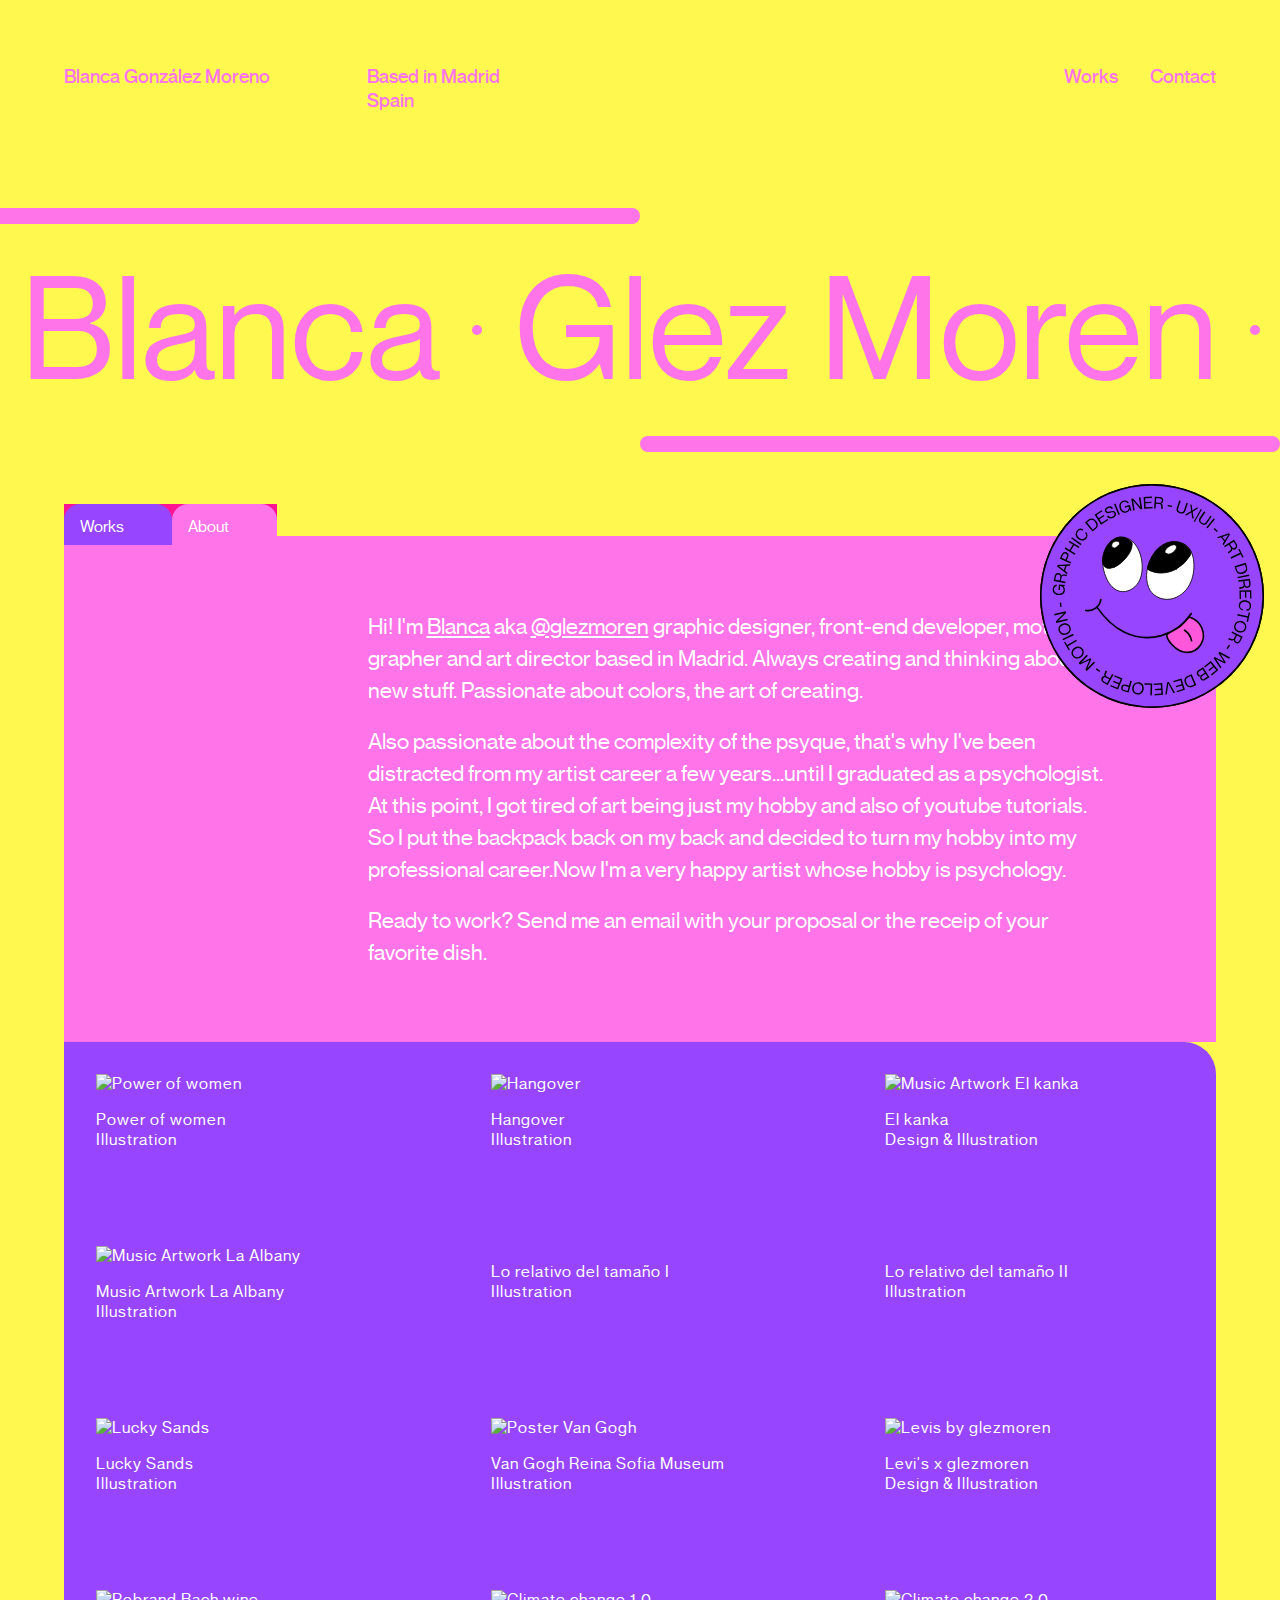
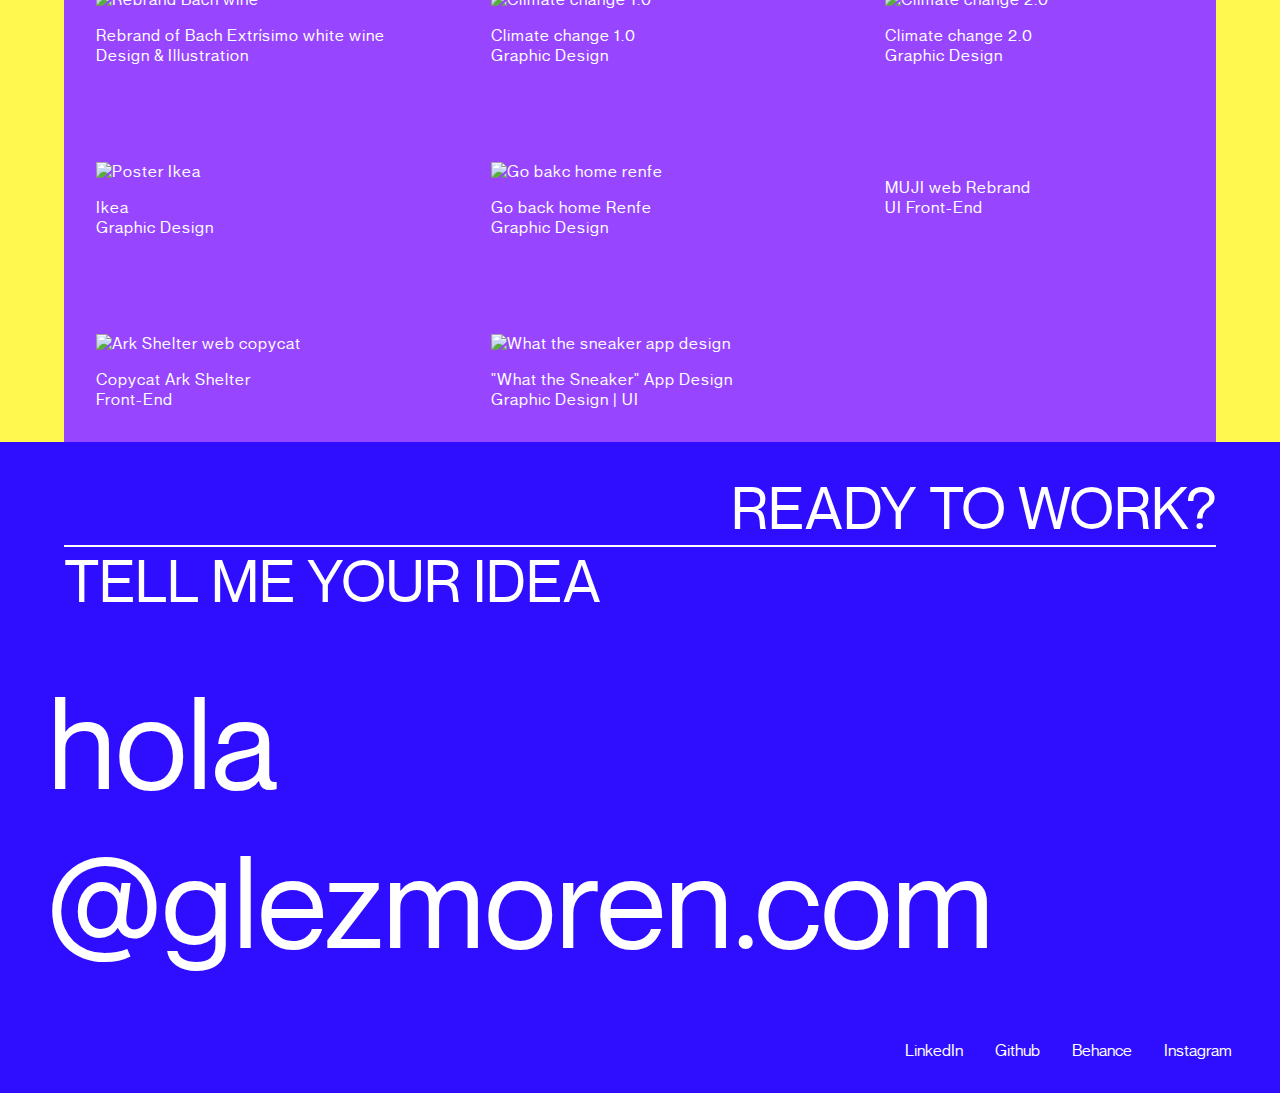
==== commit 757f4d94: "responsive" ====
--- a/index.html
+++ b/index.html
@@ -41,26 +41,33 @@
         <div class="blanca">
             <div class="blanca__move">
                 <div class="blanca__hgroup">
-                    <h2 class="blanca__h2">Blanca<span class="blanca__span"></span> Glez Moren <span class="blanca__span"></span></h2>
-                </div>
-                <div class="blanca__hgroup">
-                    <h2 class="blanca__h2">Blanca <span class="blanca__span"></span> Glez Moren <span class="blanca__span"></span></h2>
-                </div>
-                <!-- <div class="blanca__hgroup">
-                    <h2 class="blanca__h2">Blanca</h2>
-                    <span class="blanca__span"></span>
-                    <h1 class="blanca__h1">Glez Moren</h1>
-                    <span class="blanca__span"></span>
-                </div> -->
+                    <h2 class="blanca__h2">Blanca<span class="blanca__span"></span> Glez Moren <span class="blanca__span no"></span></h2>
+                </div>
+                <div class="blanca__hgroup">
+                    <h2 class="blanca__h2">Blanca <span class="blanca__span"></span> Glez Moren <span class="blanca__span no"></span></h2>
+                </div>
+                <div class="blanca__hgroup">
+                    <h2 class="blanca__h2">Blanca <span class="blanca__span"></span> Glez Moren <span class="blanca__span no"></span></h2>
+                </div>
+                <div class="blanca__hgroup">
+                    <h2 class="blanca__h2">Blanca <span class="blanca__span"></span> Glez Moren <span class="blanca__span no"></span></h2>
+                </div>
             </div>
         </div>
         <div class="amarillo">
             <div class="amarillo__wrapper">
-                <img src="" alt="" class="amarillo__img static activo">
-                <img src="" alt="" class="amarillo__img">
-                <img src="" alt="" class="amarillo__img">
-                <img src="" alt="" class="amarillo__img">
-                <img src="" alt="" class="amarillo__img">
+                <img src="assets/noesalgohumano.jpg" alt="Alien Love" class="amarillo__img noesalgohumano static activo" loading="lazy">
+                <img src="assets/betterlifee.jpg" alt="Choose better life" class="amarillo__img betterlife" loading="lazy">
+                <img src="assets/galaxy.jpg" alt="Galaxy" class="amarillo__img galaxy" loading="lazy">
+                <img src="assets/novelchampions.jpg" alt="Novel champions" class="amarillo__img novelchampions" loading="lazy">
+                <img src="assets/kaseo.jpg" alt="Portrait Kase O" class="amarillo__img kaseo" loading="lazy">
+                <img src="assets/almacorazon.jpg" alt="Heart & Eye" class="amarillo__img almacorazon" loading="lazy">
+                <img src="assets/betterflakes.jpg" alt="Cereals" class="amarillo__img betterflakes" loading="lazy">
+                <img src="assets/silorepartescrece.jpg" alt="SelfLove" class="amarillo__img silorepartescrece" loading="lazy">
+                <svg id="Capa_1" data-name="Capa 1" xmlns="http://www.w3.org/2000/svg" viewBox="0 0 274 274" class="amarillo__face">
+                   <defs>
+                       <style>.cls-1{fill:#5dff1a;}.cls-2{font-size:20.17px;font-family:NeueMontreal-Regular, Neue Montreal;}.cls-3,.cls-6{fill:#fff;}.cls-3,.cls-4,.cls-5,.cls-6,.cls-7{stroke:#000;}.cls-3{stroke-miterlimit:10;}.cls-4{fill:none;}.cls-4,.cls-5,.cls-6,.cls-7{stroke-linecap:round;stroke-linejoin:round;}.cls-4,.cls-5{stroke-width:2px;}.cls-5{fill:#ff57db;}</style></defs><circle class="cls-1" cx="137" cy="137" r="136"/><path d="M250,115a135,135,0,1,1-95.46,39.54A134.11,134.11,0,0,1,250,115m0-2A137,137,0,1,0,387,250,137,137,0,0,0,250,113Z" transform="translate(-113 -113)"/><text class="cls-2" transform="translate(29.69 137.2) rotate(-86.17)">G</text><text class="cls-2" transform="translate(30.7 122.71) rotate(-79)">R</text><text class="cls-2" transform="translate(33.03 110.53) rotate(-72.25)">A</text><text class="cls-2" transform="translate(36.9 98.48) rotate(-65.67)">P</text><text class="cls-2" transform="matrix(0.52, -0.86, 0.86, 0.52, 41.69, 87.69)">H</text><text class="cls-2" transform="translate(48.96 76.03) rotate(-54.02)">I</text><text class="cls-2" transform="matrix(0.65, -0.76, 0.76, 0.65, 51.37, 72.33)">C</text><text class="cls-2" transform="translate(60.7 61.87) rotate(-44.37)"> </text><text class="cls-2" transform="translate(63.26 59.07) rotate(-39.77)">D</text><text class="cls-2" transform="translate(73.57 50.52) rotate(-32.97)">E</text><text class="cls-2" transform="translate(83.6 43.97) rotate(-26.53)">S</text><text class="cls-2" transform="translate(94.71 38.59) rotate(-22.05)">I</text><text class="cls-2" transform="translate(98.72 36.7) rotate(-16.88)">G</text><text class="cls-2" transform="translate(112.63 32.49) rotate(-9.33)">N</text><text class="cls-2" transform="matrix(1, -0.04, 0.04, 1, 126.05, 30.3)">E</text><text class="cls-2" transform="translate(138.2 29.75) rotate(3.99)">R</text><text class="cls-2" transform="matrix(0.99, 0.14, -0.14, 0.99, 150.65, 30.77)"> </text><text class="cls-2" transform="translate(154.49 31.3) rotate(11.18)">-</text><text class="cls-2" transform="translate(161.13 32.64) rotate(14.05)"> </text><text class="cls-2" transform="translate(164.84 33.37) rotate(18.57)">U</text><text class="cls-2" transform="matrix(0.9, 0.43, -0.43, 0.9, 177.06, 37.48)">X</text><text class="cls-2" transform="translate(187.99 42.8) rotate(29.68)">|</text><text class="cls-2" transform="translate(191.79 44.75) rotate(34.3)">U</text><text class="cls-2" transform="matrix(0.78, 0.63, -0.63, 0.78, 202.42, 52.2)">I</text><text class="cls-2" transform="matrix(0.75, 0.66, -0.66, 0.75, 205.89, 55)"> </text><text class="cls-2" transform="matrix(0.72, 0.69, -0.69, 0.72, 208.84, 57.53)">-</text><text class="cls-2" transform="translate(213.68 62.24) rotate(46.79)"> </text><text class="cls-2" transform="matrix(0.63, 0.78, -0.78, 0.63, 216.41, 64.88)">A</text><text class="cls-2" transform="matrix(0.53, 0.85, -0.85, 0.53, 224.36, 74.75)">R</text><text class="cls-2" transform="matrix(0.43, 0.9, -0.9, 0.43, 230.82, 84.98)">T</text><text class="cls-2" transform="matrix(0.37, 0.93, -0.93, 0.37, 235.92, 95.9)"> </text><text class="cls-2" transform="translate(237.5 99.34) rotate(73.17)">D</text><text class="cls-2" transform="translate(241.24 112.31) rotate(77.96)">I</text><text class="cls-2" transform="translate(242.31 116.53) rotate(82.48)">R</text><text class="cls-2" transform="matrix(0.02, 1, -1, 0.02, 243.95, 128.82)">E</text><text class="cls-2" transform="translate(244.25 140.66) rotate(95.71)">C</text><text class="cls-2" transform="translate(242.91 154.01) rotate(102.36)">T</text><text class="cls-2" transform="translate(240.73 164.8) rotate(109.2)">O</text><text class="cls-2" transform="translate(235.63 179.24) rotate(116.64)">R</text><text class="cls-2" transform="translate(229.87 190.35) rotate(121.01)"> </text><text class="cls-2" transform="translate(227.92 193.68) rotate(123.85)">-</text><text class="cls-2" transform="translate(224.12 199.29) rotate(126.69)"> </text><text class="cls-2" transform="translate(222.2 202.5) rotate(132.49)">W</text><text class="cls-2" transform="matrix(-0.77, 0.64, -0.64, -0.77, 209.93, 215.63)">E</text><text class="cls-2" transform="translate(200.57 223.4) rotate(147.08)">B</text><text class="cls-2" transform="matrix(-0.88, 0.48, -0.48, -0.88, 189.81, 230.18)"> </text><text class="cls-2" transform="translate(186.6 232.16) rotate(156.13)">D</text><text class="cls-2" transform="translate(174.33 237.57) rotate(163.01)">E</text><text class="cls-2" transform="translate(162.7 241.15) rotate(169.55)">V</text><text class="cls-2" transform="translate(150.78 243.37) rotate(176.03)">E</text><text class="cls-2" transform="translate(138.62 244.19) rotate(-177.91)">L</text><text class="cls-2" transform="matrix(-0.99, -0.15, 0.15, -0.99, 128.71, 244.03)">O</text><text class="cls-2" transform="translate(113.59 241.67) rotate(-164.17)">P</text><text class="cls-2" transform="matrix(-0.93, -0.38, 0.38, -0.93, 102.23, 238.48)">E</text><text class="cls-2" transform="translate(90.96 233.89) rotate(-151.12)">R</text><text class="cls-2" transform="translate(80.08 227.71) rotate(-146.75)"> </text><text class="cls-2" transform="matrix(-0.81, -0.59, 0.59, -0.81, 76.82, 225.62)">-</text><text class="cls-2" transform="matrix(-0.78, -0.63, 0.63, -0.78, 71.38, 221.62)"> </text><text class="cls-2" transform="translate(68.27 219.5) rotate(-135.73)">M</text><text class="cls-2" transform="matrix(-0.61, -0.8, 0.8, -0.61, 56.56, 208.08)">O</text><text class="cls-2" transform="translate(47.82 196.57) rotate(-120.51)">T</text><text class="cls-2" transform="translate(41.83 186.13) rotate(-116.12)">I</text><text class="cls-2" transform="matrix(-0.35, -0.94, 0.94, -0.35, 39.66, 182.31)">O</text><text class="cls-2" transform="translate(34.26 167.99) rotate(-103)">N</text><text class="cls-2" transform="matrix(-0.14, -0.99, 0.99, -0.14, 31.36, 154.59)"> </text><text class="cls-2" transform="matrix(-0.1, -1, 1, -0.1, 30.77, 150.79)">-</text><text class="cls-2" transform="translate(30.15 144.05) rotate(-92.65)"> </text><text class="cls-2" transform="translate(29.98 140.09) rotate(-90.93)"> </text><path class="cls-3" d="M250.51,200.86c4.37-7.43,11.11-13.71,19.35-16.24s18-.81,24,5.36c5.35,5.48,7.17,13.52,7.39,21.17.29,9.86-1.81,20-7.27,28.19s-14.55,14.26-24.4,14.76-20.06-5.21-23.65-14.39C240.88,226.84,243.67,212.5,250.51,200.86Z" transform="translate(-113 -113)"/><path class="cls-3" d="M203.63,180.59a18.88,18.88,0,0,1,7.56-2.79,18.2,18.2,0,0,1,11.49,3c9.1,5.71,13.61,16.71,14.93,27.37,1.07,8.7.28,18-4.32,25.42s-13.63,12.58-22.19,10.73c-6.25-1.36-11.34-6.11-14.53-11.65C187.24,216.44,185.41,191.59,203.63,180.59Z" transform="translate(-113 -113)"/><path class="cls-4" d="M310.05,273.55c-8.33,1.83-17.52-4.67-18.55-13.14" transform="translate(-113 -113)"/><path class="cls-4" d="M182.62,263.62c8.85,12.59,19.86,24.1,33.72,30.8A63.94,63.94,0,0,0,298,271.48" transform="translate(-113 -113)"/><path class="cls-5" d="M176.87,297.1a23,23,0,0,0,.5,8.39,20,20,0,0,0,14.57,13.94,22.28,22.28,0,0,0,19.66-5.25,25,25,0,0,0,8-18.93c0,.09-12.51-5.9-13.71-6.6-4.8-2.79-15-12.83-15.93-12.5C183.29,278.43,177.53,291.1,176.87,297.1Z" transform="translate(-113 -113)"/><path class="cls-4" d="M202.3,295a19.21,19.21,0,0,1-9.43,12.33" transform="translate(-113 -113)"/><path class="cls-6" d="M223.29,187.67a8.47,8.47,0,0,0-3.64-3.45,4.86,4.86,0,0,0-4.84.41,3.45,3.45,0,0,0-.85,4.53c.82,1.13,2.29,1.52,3.65,1.83l2.5.58a3.66,3.66,0,0,0,1.43.12,2.35,2.35,0,0,0,1.68-1.67,6.83,6.83,0,0,0,.19-2.47" transform="translate(-113 -113)"/><path class="cls-6" d="M278.47,187.87a3.63,3.63,0,0,0-3.16,1.1,3,3,0,0,0-.48,1.22,6.2,6.2,0,0,0,2.58,5.73,14.62,14.62,0,0,0,6.09,2.42c3.55.73,7.53-1.44,5.05-5.15C286.73,190.48,281.6,188,278.47,187.87Z" transform="translate(-113 -113)"/><path class="cls-7" d="M267.14,225.84c8.17,2.17,16.84,1.9,25.16.42a13.18,13.18,0,0,0,5.94-2.18c2.75-2.17,3.5-6,3.63-9.51.28-7.95-1.78-16.14-6.7-22.39s-12.86-10.3-20.78-9.58c-7.26.66-13.77,5.14-18.35,10.82-3.73,4.63-11.21,14.71-8,20.4C251.59,220,260.63,224.11,267.14,225.84Z" transform="translate(-113 -113)"/><path class="cls-7" d="M230.61,212.38a9.72,9.72,0,0,0,4-1.78c3.25-2.77,2.29-8,.83-12-2.54-7-6.09-14.18-12.49-18a19.31,19.31,0,0,0-17.88-.86,26.79,26.79,0,0,0-11.7,11.93c-2.83,5.68,0,8.71,4.49,12.53C206.75,211.78,219.21,215.18,230.61,212.38Z" transform="translate(-113 -113)"/><path class="cls-6" d="M213.6,186.11a3.32,3.32,0,0,0-.39,3.4,5.55,5.55,0,0,0,2.46,2.54c2.7,1.53,6.76-.08,5.62-3.68C220.51,185.89,215.47,184,213.6,186.11Z" transform="translate(-113 -113)"/><path class="cls-6" d="M279.44,191.34a1.9,1.9,0,0,0-.69,1,3.46,3.46,0,0,0,.47,2.79,9.16,9.16,0,0,0,2,2.11,20.53,20.53,0,0,0,2,1.52,3.84,3.84,0,0,0,3.26.83c2.53-.86,1.8-4.67.29-6.15C285.33,192.11,281.16,190.18,279.44,191.34Z" transform="translate(-113 -113)"/>
+                </svg>
                 <svg id="c5078b7f-6e88-4ef5-88eb-3af2309f8f3b" data-name="Capa 1" xmlns="http://www.w3.org/2000/svg" viewBox="0 0 274 274" class="amarillo__face">
                         <defs><style>.\33 6cace6c-1a09-4486-8d28-8b35a6885821{fill:#9745ff;}.\30 4fdebb9-533c-4d2a-ba08-3259839e1be8,.\32 e481c26-ab48-49b2-b262-c03ca54c8f40{fill:#fff;}.\30 4fdebb9-533c-4d2a-ba08-3259839e1be8,.\32 e481c26-ab48-49b2-b262-c03ca54c8f40,.\34 31b35a5-b20d-4b06-9ef4-843e4787010a,.\35 0c929c9-5038-4495-b501-98d24a2f15c8,.\35 9a2e126-3a81-45c6-9d16-26efd33a2378{stroke:#000;}.\32 e481c26-ab48-49b2-b262-c03ca54c8f40{stroke-miterlimit:10;}.\35 0c929c9-5038-4495-b501-98d24a2f15c8{fill:none;}.\30 4fdebb9-533c-4d2a-ba08-3259839e1be8,.\34 31b35a5-b20d-4b06-9ef4-843e4787010a,.\35 0c929c9-5038-4495-b501-98d24a2f15c8,.\35 9a2e126-3a81-45c6-9d16-26efd33a2378{stroke-linecap:round;stroke-linejoin:round;}.\35 0c929c9-5038-4495-b501-98d24a2f15c8,.\35 9a2e126-3a81-45c6-9d16-26efd33a2378{stroke-width:2px;}.\35 9a2e126-3a81-45c6-9d16-26efd33a2378{fill:#ff57db;}</style></defs><title>studies</title><circle class="36cace6c-1a09-4486-8d28-8b35a6885821" cx="137" cy="137" r="136"/><path d="M250,115a135,135,0,1,1-95.46,39.54A134.11,134.11,0,0,1,250,115m0-2A137,137,0,1,0,387,250,137,137,0,0,0,250,113Z" transform="translate(-113 -113)"/><path d="M130.12,241.85c-.22,3.42,2.84,5.08,5.54,5.26s5.94-.66,6.19-4.28a4.52,4.52,0,0,0-4.24-5l-.31,4.69-1.61-.11.43-6.5,7.49.5-.08,1.2-2.08.47v0a5.22,5.22,0,0,1,2,4.81c-.28,4.18-3.58,6.27-7.92,6s-7.29-3.2-7-7.18c.25-3.65,2.27-5.43,5-5.75l-.12,1.81C131.35,238.09,130.27,239.67,130.12,241.85Z" transform="translate(-113 -113)"/><path d="M129.8,231.63l1.12-5.74c.54-2.79,2.41-4.37,4.93-3.89a3.35,3.35,0,0,1,3.07,3.23h0c1.22-3,6.56-.8,6.94-1.49l.12,0-.38,1.92c-.71.5-5.57-1.84-6.27,1.74l-.79,4.06,5.72,1.11-.34,1.78Zm7.2-.45.69-3.54c.28-1.46.46-3.34-2-3.82s-3,1.33-3.28,2.8l-.69,3.54Z" transform="translate(-113 -113)"/><path d="M143.62,219.24l3,2.31-.57,1.79L134,213.87l.62-1.92,15.35-.66-.57,1.79-3.83.11Zm.22-6-8,.15v0l6.38,4.73Z" transform="translate(-113 -113)"/><path d="M137.32,204.3l2.36-5.22c1.09-2.41,3-3.78,5.75-2.53s3,3.58,1.89,6l-1.61,3.57,5.49,2.48-.74,1.66Zm6.92,1.14,1.7-3.75c.74-1.63.34-2.76-1.26-3.49s-2.71-.27-3.45,1.36l-1.69,3.75Z" transform="translate(-113 -113)"/><path d="M144,190.52l5.24,3.17,4-6.59L148,183.93l.94-1.55,12.34,7.46-.94,1.55-5.71-3.45-4,6.59,5.71,3.45-.94,1.56-12.34-7.47Z" transform="translate(-113 -113)"/><path d="M152.17,178l11.67,8.46-1.06,1.47-11.68-8.46Z" transform="translate(-113 -113)"/><path d="M159.38,171.11c-2.25,2.6-.95,5.62,1.25,7.52s5.39,2.77,7.63.18a4,4,0,0,0-.1-5.8l1.19-1.37a5.83,5.83,0,0,1,.13,8.22c-2.59,3-6.75,3-10,.14s-3.87-6.95-1.29-9.94a5.84,5.84,0,0,1,7.83-1.34l-1.19,1.38A4.07,4.07,0,0,0,159.38,171.11Z" transform="translate(-113 -113)"/><path d="M168.07,160.12l4-3.34c3-2.54,6.58-2.12,9.55,1.45s2.73,7.09-.32,9.64l-4,3.34Zm9.6,8.69,2.62-2.18c2.82-2.35,1.76-5.07,0-7.24s-4.3-3.72-7.12-1.37l-2.62,2.18Z" transform="translate(-113 -113)"/><path d="M190.94,150.83l.87,1.36-6.21,4,2.75,4.23,7.22-4.68.88,1.35-8.75,5.67-7.84-12.1,8.54-5.54.88,1.36-7,4.55,2.46,3.81Z" transform="translate(-113 -113)"/><path d="M205.56,148.28c.94,1.88.42,4.33-2.84,5.95-3.05,1.53-6.23,1.08-7.89-1.79l1.63-.81c1.06,1.68,2.83,2.51,5.54,1.16,2.23-1.12,2.52-2.54,1.94-3.7-.88-1.76-2-1.61-5.22-.84-2.16.51-4.8,1-6.05-1.51-1-2-.13-4.18,2.72-5.6s5.36-.92,6.91,1.65l-1.62.81c-1.1-1.62-2.52-2-4.56-1-1.83.91-2.45,2.1-1.92,3.17.85,1.71,2.36,1.25,4.49.78C202,145.8,204.1,145.34,205.56,148.28Z" transform="translate(-113 -113)"/><path d="M205.27,137l5.41,13.36-1.68.68-5.41-13.36Z" transform="translate(-113 -113)"/><path d="M215.1,135c-3.28,1-3.75,4.45-3,7s2.72,5.33,6.19,4.28a4.52,4.52,0,0,0,3.17-5.73L217,141.94l-.47-1.54,6.23-1.89,2.18,7.18-1.16.35-1.17-1.78,0,0a5.21,5.21,0,0,1-3.78,3.57c-4,1.22-7.13-1.12-8.4-5.29s.42-7.95,4.24-9.11c3.49-1.06,5.88.2,7.16,2.67l-1.74.53C219,134.81,217.18,134.36,215.1,135Z" transform="translate(-113 -113)"/><path d="M224.62,131l2.19-.36,9,10.56h0L234,129.51l1.79-.29,2.33,14.22-2.19.36-9-10.51h0L228.75,145l-1.79.3Z" transform="translate(-113 -113)"/><path d="M249.25,134.58l.07,1.62-7.39.32.21,5,8.61-.38.07,1.62-10.42.45-.62-14.42,10.18-.44L250,130l-8.37.36.2,4.53Z" transform="translate(-113 -113)"/><path d="M253.55,128.45l5.84.41c2.83.2,4.64,1.86,4.46,4.42a3.32,3.32,0,0,1-2.83,3.44v0c3.16.85,1.6,6.42,2.32,6.72v.12l-1.95-.14c-.58-.65,1.15-5.76-2.49-6l-4.13-.29-.4,5.82-1.81-.12Zm1.33,7.09,3.6.26c1.49.1,3.37,0,3.55-2.45s-1.69-2.8-3.18-2.91l-3.6-.25Z" transform="translate(-113 -113)"/><path d="M274.7,139.65l-.32,1.59-5.3-1.05.31-1.58Z" transform="translate(-113 -113)"/><path d="M284,148.75c-3.65-1.22-4.55-3.78-3.62-6.58l3.07-9.12,1.72.58-3.07,9.12c-.74,2.22.05,3.68,2.42,4.47s3.88.11,4.62-2.1l3.07-9.12,1.72.58-3.07,9.11C290,148.49,287.7,150,284,148.75Z" transform="translate(-113 -113)"/><path d="M296.78,137.71l1.82.86.75,6.73h0l5.68-3.69,1.83.86-7.14,4.39,1.29,8.79-2-.95-.77-7.07h0l-5.93,3.92-2-1L297.9,146Z" transform="translate(-113 -113)"/><path d="M311,144.23l-8.72,15.28-1.22-.7,8.71-15.27Z" transform="translate(-113 -113)"/><path d="M310.11,161.72c-3.18-2.17-3.36-4.88-1.7-7.31l5.42-7.95,1.5,1-5.42,8c-1.32,1.94-1,3.55,1.11,5s3.7,1.16,5-.77l5.42-8,1.5,1-5.42,7.95C315.88,163.07,313.29,163.89,310.11,161.72Z" transform="translate(-113 -113)"/><path d="M327,156l-9.05,11.22-1.42-1.14,9.06-11.22Z" transform="translate(-113 -113)"/><path d="M330.42,170.54l-1.13,1.16-3.88-3.76,1.12-1.16Z" transform="translate(-113 -113)"/><path d="M334.32,178.23l-3.61,1.27L329.54,178l14.57-4.88,1.27,1.57-7.92,13.16-1.17-1.46,2-3.25Zm4.87,3.48,4.26-6.7,0,0L336,177.69Z" transform="translate(-113 -113)"/><path d="M350.3,181.23l3.11,5c1.52,2.41,1.23,4.85-.94,6.21a3.32,3.32,0,0,1-4.44-.25l0,0c1.18,3.05-4.25,5.07-4.05,5.83l-.11.07-1-1.66c.18-.85,5.34-2.47,3.4-5.56l-2.2-3.51-4.94,3.1-1-1.53Zm-4.95,5.25,1.92,3.06c.8,1.26,2,2.75,4.07,1.42s1.27-3,.48-4.28l-1.92-3.06Z" transform="translate(-113 -113)"/><path d="M357.62,197.14l-2.08-4.32,1.45-.7,5,10.28-1.45.7-2.09-4.32-11.53,5.56-.79-1.63Z" transform="translate(-113 -113)"/><path d="M364.7,209.46l1.51,5c1.15,3.8-.61,6.88-5,8.23s-7.6-.25-8.75-4.05l-1.51-5ZM353,214.91l1,3.26c1.07,3.51,4,3.6,6.68,2.78s5.1-2.51,4-6l-1-3.27Z" transform="translate(-113 -113)"/><path d="M369,225.44l-14.11,3-.38-1.77,14.11-3Z" transform="translate(-113 -113)"/><path d="M369.78,229l.77,5.8c.37,2.82-.9,4.92-3.44,5.25a3.33,3.33,0,0,1-3.93-2.08h0c-.2,3.26-6,2.85-6.11,3.62h-.13l-.25-1.94c.52-.69,5.87,0,5.39-3.64l-.54-4.09-5.77.76-.24-1.8Zm-6.68,2.71.48,3.58c.19,1.48.62,3.32,3.1,3s2.41-2.21,2.21-3.69l-.47-3.58Z" transform="translate(-113 -113)"/><path d="M365.4,252.25l-1.61,0-.13-7.4-5,.08.15,8.62-1.62,0L357,243.18l14.42-.26.18,10.19-1.61,0-.15-8.37-4.54.08Z" transform="translate(-113 -113)"/><path d="M369.53,262.4c.34-3.41-2.47-5.13-5.36-5.42s-6,.85-6.34,4.26a4,4,0,0,0,3.43,4.67l-.18,1.81a5.83,5.83,0,0,1-4.85-6.64c.39-3.94,3.79-6.33,8.12-5.9s7.18,3.45,6.78,7.38a5.82,5.82,0,0,1-5.62,5.6l.18-1.8A4.09,4.09,0,0,0,369.53,262.4Z" transform="translate(-113 -113)"/><path d="M367.29,274.88l1-4.69,1.58.34-2.44,11.15-1.58-.34,1-4.69-12.51-2.74.39-1.78Z" transform="translate(-113 -113)"/><path d="M360.28,280.94c4.1,1.43,6.14,5.13,4.74,9.13s-5.29,5.63-9.39,4.2-6.15-5.14-4.75-9.14S356.19,279.51,360.28,280.94Zm-4,11.61c2.94,1,6.07.41,7.27-3s-.88-5.86-3.82-6.88-6.09-.41-7.28,3S353.3,291.53,356.23,292.55Z" transform="translate(-113 -113)"/><path d="M360.9,299.91l-2.62,5.23c-1.27,2.54-3.5,3.57-5.79,2.42-1.86-.94-2.44-2.33-2.09-3.94l0,0c-2,2.59-6.54-1-7.09-.44l-.11-.06.88-1.74c.82-.29,4.87,3.28,6.51,0l1.85-3.7-5.2-2.61.81-1.63Zm-7-1.5-1.62,3.22c-.67,1.33-1.35,3.09.88,4.21s3.24-.47,3.91-1.8l1.62-3.23Z" transform="translate(-113 -113)"/><path d="M342.43,315.12l-1.34-.9,3-4.49,1.34.89Z" transform="translate(-113 -113)"/><path d="M344.35,326.86l-10.57-6,0,0,6.53,10.37-1.36,1.48-10.9-5.6,0,0,6.86,10-1.29,1.41-8.23-12.38,1.36-1.48,11.37,5.9,0,0-6.87-10.81,1.36-1.49,13,7.11Z" transform="translate(-113 -113)"/><path d="M320,341.74l-1-1.24,5.71-4.71-3.2-3.9-6.65,5.48-1-1.24,8.05-6.64,9.18,11.13-7.86,6.48-1-1.24,6.46-5.33-2.89-3.5Z" transform="translate(-113 -113)"/><path d="M309.72,348.19l0,0a3.34,3.34,0,0,1-4.3-1.48c-1.44-2.23-.69-4.55,1.82-6.17l5.22-3.37,7.83,12.11-4.88,3.15c-2.47,1.6-4.71,1.4-5.93-.48A2.94,2.94,0,0,1,309.72,348.19Zm2.07-8.71L308,342c-1.95,1.26-1.76,2.6-1,3.74a2.38,2.38,0,0,0,3.48.82l4.19-2.71Zm.09,8c-1.73,1.12-1.72,2.17-1,3.27a2.11,2.11,0,0,0,3.24.55l3.76-2.43-2.4-3.71Z" transform="translate(-113 -113)"/><path d="M304.2,358.9,299.42,361c-3.63,1.61-6.91.24-8.79-4s-.68-7.57,2.95-9.18l4.78-2.11Zm-6.84-11-3.12,1.38c-3.36,1.48-3.09,4.39-1.95,7s3.12,4.75,6.48,3.27l3.11-1.38Z" transform="translate(-113 -113)"/><path d="M279.64,361.57l-.47-1.55,7.08-2.16L284.78,353l-8.24,2.51-.47-1.54,10-3,4.21,13.79-9.74,3-.47-1.54,8-2.45-1.33-4.34Z" transform="translate(-113 -113)"/><path d="M276.23,368.72l-6.33-11.65h0l-1.76,13.14-1.89.35,2.35-15.1,2-.36,7.58,13.27Z" transform="translate(-113 -113)"/><path d="M253.8,365.35l-.11-1.61,7.39-.51-.35-5-8.59.59-.11-1.61,10.4-.72,1,14.39-10.17.7-.11-1.61,8.35-.57-.31-4.53Z" transform="translate(-113 -113)"/><path d="M247.94,371.49l.46-12.8-7.56-.27.06-1.62,9.37.34-.52,14.42Z" transform="translate(-113 -113)"/><path d="M239.84,364.05c-.65,4.29-3.91,7-8.1,6.35s-6.51-4.16-5.86-8.45,3.91-7,8.1-6.37S240.48,359.76,239.84,364.05Zm-12.17-1.83c-.46,3.07.72,6,4.31,6.58s5.6-1.95,6.06-5-.72-6.06-4.31-6.6S228.13,359.15,227.67,362.22Z" transform="translate(-113 -113)"/><path d="M221.35,368.18l-5.51-1.57c-2.55-.72-4.19-2.4-3.36-5.31s3.11-3.48,5.65-2.76l3.76,1.07,1.65-5.81,1.75.5Zm.1-7-4-1.12c-1.72-.49-2.78.07-3.26,1.75s.13,2.73,1.85,3.22l4,1.12Z" transform="translate(-113 -113)"/><path d="M202.32,355.13l.61-1.5,6.85,2.81,1.91-4.67-8-3.26.61-1.49,9.65,4-5.47,13.34-9.42-3.86.61-1.49,7.75,3.17,1.72-4.2Z" transform="translate(-113 -113)"/><path d="M195.82,358.86,190.7,356c-2.49-1.37-3.43-3.64-2.19-5.88a3.32,3.32,0,0,1,4-1.93l0,0c-2.5-2.09,1.25-6.49.72-7.06l.06-.11,1.71,1c.25.83-3.47,4.74-.27,6.5l3.62,2,2.81-5.11,1.59.88Zm1.78-7-3.16-1.74c-1.31-.72-3-1.47-4.25.72s.35,3.25,1.66,4l3.16,1.75Z" transform="translate(-113 -113)"/><path d="M181.33,339.8l.95-1.31,4.37,3.19-1,1.3Z" transform="translate(-113 -113)"/><path d="M170.23,341.88l-1.77-1.73,5.13-11.73,0,0L162,333.81l-1.78-1.73,10.07-10.32,1.3,1.27-8.28,8.48,0,0,11.4-5.44,1.15,1.12-5.16,11.53,0,0,8.28-8.49,1.3,1.27Z" transform="translate(-113 -113)"/><path d="M163.33,324.82c-3.44,2.62-7.66,2.29-10.22-1.08s-1.78-7.52,1.67-10.15,7.68-2.3,10.24,1.07S166.78,322.19,163.33,324.82ZM155.88,315c-2.47,1.89-3.69,4.84-1.49,7.73s5.37,2.49,7.84.61,3.71-4.85,1.51-7.74S158.35,313.15,155.88,315Z" transform="translate(-113 -113)"/><path d="M147.12,311.55l2.44,4.14-1.39.81-5.8-9.83,1.39-.82L146.2,310l11-6.51.92,1.57Z" transform="translate(-113 -113)"/><path d="M140.47,302.6l12.95-6.35.8,1.63-12.95,6.35Z" transform="translate(-113 -113)"/><path d="M145.62,297.12c-4.05,1.54-8,0-9.5-3.95s.44-7.71,4.49-9.25,8,0,9.52,3.94S149.68,295.58,145.62,297.12Zm-4.36-11.5c-2.91,1.1-4.92,3.59-3.63,7s4.44,3.93,7.35,2.82,4.93-3.59,3.64-7S144.16,284.51,141.26,285.62Z" transform="translate(-113 -113)"/><path d="M132.9,282.91l-.5-2.16,10-9.69v0l-11.57,2.67-.41-1.77,14-3.24.5,2.16L135,280.52v0l11.54-2.66.41,1.77Z" transform="translate(-113 -113)"/><path d="M137.26,258.21l1.6-.16.52,5.39-1.61.15Z" transform="translate(-113 -113)"/><path class="2e481c26-ab48-49b2-b262-c03ca54c8f40" d="M250.51,200.86c4.37-7.43,11.11-13.71,19.35-16.24s18-.81,24,5.36c5.35,5.48,7.17,13.52,7.39,21.17.29,9.86-1.81,20-7.27,28.19s-14.55,14.26-24.4,14.76-20.06-5.21-23.65-14.39C240.88,226.84,243.67,212.5,250.51,200.86Z" transform="translate(-113 -113)"/><path class="2e481c26-ab48-49b2-b262-c03ca54c8f40" d="M203.63,180.59a18.88,18.88,0,0,1,7.56-2.79,18.2,18.2,0,0,1,11.49,3c9.1,5.71,13.61,16.71,14.93,27.37,1.07,8.7.28,18-4.32,25.42s-13.63,12.58-22.19,10.73c-6.25-1.36-11.34-6.11-14.53-11.65C187.24,216.44,185.41,191.59,203.63,180.59Z" transform="translate(-113 -113)"/><path class="50c929c9-5038-4495-b501-98d24a2f15c8" d="M169.07,267.66c8.36,1.7,17.44-4.94,18.35-13.42" transform="translate(-113 -113)"/><path class="50c929c9-5038-4495-b501-98d24a2f15c8" d="M182.62,263.62c8.85,12.59,19.86,24.1,33.72,30.8A63.94,63.94,0,0,0,298,271.48" transform="translate(-113 -113)"/><path class="59a2e126-3a81-45c6-9d16-26efd33a2378" d="M283.54,316.61a23,23,0,0,0,8.1,2.25,20,20,0,0,0,17.91-9.24A22.26,22.26,0,0,0,311,289.31a25.06,25.06,0,0,0-15.31-13.67c.09,0-9.65,9.92-10.7,10.83-4.2,3.63-17,10-17,11C268,304.47,278.09,314,283.54,316.61Z" transform="translate(-113 -113)"/><path class="50c929c9-5038-4495-b501-98d24a2f15c8" d="M289.8,291.87a19.18,19.18,0,0,1,8.6,12.92" transform="translate(-113 -113)"/><path class="431b35a5-b20d-4b06-9ef4-843e4787010a" d="M204.48,214.45c4.15-1.72,7.66-4.69,10.83-7.87,5.93-6,11.17-13.7,10.38-22.06a17.58,17.58,0,0,0-20.75-5.07,23.55,23.55,0,0,0-8.73,7.66C188.78,197.27,183.29,223.24,204.48,214.45Z" transform="translate(-113 -113)"/><path class="431b35a5-b20d-4b06-9ef4-843e4787010a" d="M279.93,216.91a45.08,45.08,0,0,0,16.56-16.15,7.11,7.11,0,0,0,1.18-3.06,6.45,6.45,0,0,0-1.09-3.6c-4.11-7.09-12.66-11-20.84-10.53s-15.83,5-21.15,11.19a44.67,44.67,0,0,0-8,14.31c-.56,1.61-2.72,6.25-2,7.87s4.66,2.73,6.15,3.26C260.27,223.56,271.24,221.79,279.93,216.91Z" transform="translate(-113 -113)"/><path class="04fdebb9-533c-4d2a-ba08-3259839e1be8" d="M208,182.89a8.42,8.42,0,0,0-4.92,1,4.84,4.84,0,0,0-2.46,4.19,3.43,3.43,0,0,0,3.21,3.3c1.39,0,2.56-1,3.6-1.92l1.91-1.71a3.5,3.5,0,0,0,.93-1.1,2.39,2.39,0,0,0-.4-2.34,7.13,7.13,0,0,0-1.91-1.58" transform="translate(-113 -113)"/><path class="04fdebb9-533c-4d2a-ba08-3259839e1be8" d="M266.61,193.27a3.62,3.62,0,0,0-.69,3.28,2.88,2.88,0,0,0,.8,1,6.19,6.19,0,0,0,6.24.75,14.7,14.7,0,0,0,5.21-4c2.46-2.67,2.65-7.2-1.81-7C273.09,187.55,268.34,190.67,266.61,193.27Z" transform="translate(-113 -113)"/>
                 </svg>
@@ -71,130 +78,141 @@
                         <button class="amarillo__dato about">About</button></li>
                 </ul>
                 <div class="amarillo__container">
+                    <div class="amarillo__bloque about">
+                        <img src="assets/Blanca.jpg" loading="lazy" alt="" class="about__img" title="Blanca Glez Moreno">
+                        <div class="about__texto">
+                            <p class="about__p">Hi! I'm <a href="mailto:hola@glezmoren.com" class="about__a" target="_blank title="contact me">Blanca</a> aka <a href="#" class="about__a" title="my instagram">@glezmoren</a> graphic designer,  front-end developer, motion grapher and art director based in Madrid. Always creating and thinking about new stuff. Passionate about colors, the art of creating.</p>
+                            <p class="about__p">Also passionate about the complexity of the psyque, that's why I've been distracted from my artist career a few years...until I graduated as a psychologist. At this point, I got tired of art being just my hobby and also of youtube tutorials. So I put the backpack back on my back and decided to turn my hobby into my professional career.Now I'm a very happy artist whose hobby is psychology.</p>
+                            <p class="about__p">
+                            Ready to work? Send me an email with your proposal or the receip of your favorite dish.</p>
+                        </div>
+                      
+                    </div>
                     <div class="amarillo__bloque works">
                         <section class="works__section">
                             <a href="#" class="works__a" target="_blank" title="">
-                                <img src="" alt="" class="works__img">
+                                <img src="assets/powerofwomen.jpg" loading="lazy" alt="Power of women" class="works__img">
                                 <h2 class="works__h2">Power of women</h2>
                                 <p class="works__p">Illustration</p>
                             </a>
                         </section>
                         <section class="works__section">   
                             <a href="#" class="works__a" target="_blank" title="">
-                                <img src="" alt="" class="works__img">
+                                <img src="assets/hangover.jpg" loading="lazy" alt="Hangover" class="works__img">
                                 <h2 class="works__h2">Hangover</h2>
                                 <p class="works__p">Illustration</p>
                             </a>    
                         </section> 
                         <section class="works__section">
                             <a href="#" class="works__a" target="_blank" title="">
-                                <img src="" alt="" class="works__img">
-                                <h2 class="works__h2">Van Gogh Reina Sofia Museum</h2>
-                                <p class="works__p">Illustration</p>
-                            </a>
-                        </section>
-                        <section class="works__section">
-                            <a href="#" class="works__a" target="_blank" title="">
-                                <img src="" alt="" class="works__img">
-                                <h2 class="works__h2">Music Artwork La Albany</h2>
-                                <p class="works__p">Illustration</p>
-                            </a>
-                        </section>
-                        <section class="works__section">
-                            <a href="#" class="works__a" target="_blank" title="">
-                                <img src="" alt="" class="works__img">
-                                <h2 class="works__h2">Lo relativo del tamaño I</h2>
-                                <p class="works__p">Illustration</p>
-                            </a>
-                        </section>
-                        <section class="works__section">
-                            <a href="#" class="works__a" target="_blank" title="">
-                                <img src="" alt="" class="works__img">
-                                <h2 class="works__h2">Lo relativo del tamaño II</h2>
-                                <p class="works__p">Illustration</p>
-                            </a>
-                        </section>
-                        <section class="works__section">
-                            <a href="#" class="works__a" target="_blank" title="">
-                                <img src="" alt="" class="works__img">
-                                <h2 class="works__h2">Lo relativo del tamaño II</h2>
-                                <p class="works__p">Illustration</p>
-                            </a>
-                        </section>
-                        <section class="works__section">
-                            <a href="#" class="works__a" target="_blank" title="">
-                                <img src="" alt="" class="works__img">
+                                <img src="assets/el-kanka.jpg" loading="lazy" alt="Music Artwork El kanka" class="works__img">
                                 <h2 class="works__h2">El kanka</h2>
                                 <p class="works__p">Design & Illustration</p>
                             </a>
                         </section>
                         <section class="works__section">
                             <a href="#" class="works__a" target="_blank" title="">
-                                <img src="" alt="" class="works__img">
+                                <img src="assets/albany.jpg" loading="lazy" alt="Music Artwork La Albany" class="works__img">
+                                <h2 class="works__h2">Music Artwork La Albany</h2>
+                                <p class="works__p">Illustration</p>
+                            </a>
+                        </section>
+                        <section class="works__section">
+                            <a href="#" class="works__a" target="_blank" title="">
+                                <img src="assets/lorelativodeltamaniouno.jpg" loading="lazy" alt="" class="works__img">
+                                <h2 class="works__h2">Lo relativo del tamaño I</h2>
+                                <p class="works__p">Illustration</p>
+                            </a>
+                        </section>
+                        <section class="works__section">
+                            <a href="#" class="works__a" target="_blank" title="">
+                                <img loading="lazy" src="assets/lorelativodeltamaniodos.jpg" loading="lazy" alt="" class="works__img">
+                                <h2 class="works__h2">Lo relativo del tamaño II</h2>
+                                <p class="works__p">Illustration</p>
+                            </a>
+                        </section>
+                        <section class="works__section">
+                            <a href="#" class="works__a" target="_blank" title="">
+                                <!-- <picture>
+                                    <source srcset="assets/lucky_sands_retina.jpg" media="screen and (min-width:1200px)">
+                                    <img loading="lazy" src="assets/lucky_sands.jpg" loading="lazy" alt="Lucky Sands" class="works__img">
+                                </picture> -->
+                                <img src="assets/rect_lucky_sandsrect_.jpg" loading="lazy" alt="Lucky Sands" class="works__img">
+                                
+                                <h2 class="works__h2">Lucky Sands</h2>
+                                <p class="works__p">Illustration</p>
+                            </a>
+                        </section>
+                        <section class="works__section">
+                            <a href="#" class="works__a" target="_blank" title="">
+                                <img src="assets/rect_poster_van_gogh_reina_sofiarect_.jpg" loading="lazy" alt="Poster Van Gogh" class="works__img">
+                                <h2 class="works__h2">Van Gogh Reina Sofia Museum</h2>
+                                <p class="works__p">Illustration</p>
+                            </a>
+                        </section>
+                        <section class="works__section">
+                            <a href="#" class="works__a" target="_blank" title="">
+                                <img src="assets/rect_levis_glezmorenrect_.jpg" loading="lazy" alt="Levis by glezmoren" class="works__img">
                                 <h2 class="works__h2">Levi's x glezmoren</h2>
                                 <p class="works__p">Design & Illustration</p>
                             </a>
                         </section>
                         <section class="works__section">
                             <a href="#" class="works__a" target="_blank" title="">
-                                <img src="" alt="" class="works__img">
+                                <img src="assets/rebrand_bach.jpg" loading="lazy" alt="Rebrand Bach wine" class="works__img">
                                 <h2 class="works__h2">Rebrand of Bach Extrísimo white wine</h2>
                                 <p class="works__p">Design & Illustration</p>
                             </a>
                         </section>
                         <section class="works__section">
                             <a href="#" class="works__a" target="_blank" title="">
-                                <img src="" alt="" class="works__img">
+                                <img src="assets/rect_cambio_climaticounorect_.jpg" loading="lazy" alt="Climate change 1.0" class="works__img">
                                 <h2 class="works__h2">Climate change 1.0</h2>
                                 <p class="works__p">Graphic Design</p>
                             </a>
                         </section>
                         <section class="works__section">
                             <a href="#" class="works__a" target="_blank" title="">
-                                <img src="" alt="" class="works__img">
+                                <img src="assets/rect_cambio_climaticodosrect_.jpg" loading="lazy" alt="Climate change 2.0" class="works__img">
                                 <h2 class="works__h2">Climate change 2.0</h2>
                                 <p class="works__p">Graphic Design</p>
                             </a>
                         </section>
                         <section class="works__section">
                             <a href="#" class="works__a" target="_blank" title="">
-                                <img src="" alt="" class="works__img">
+                                <img src="assets/no_lo_pienses_mas_ikea.jpg" loading="lazy" alt="Poster Ikea" class="works__img">
                                 <h2 class="works__h2">Ikea</h2>
                                 <p class="works__p">Graphic Design</p>
                             </a>
                         </section>
                         <section class="works__section">
                             <a href="#" class="works__a" target="_blank" title="">
-                                <img src="" alt="" class="works__img">
+                                <img src="assets/rect_renferect_.jpg" loading="lazy" alt="Go bakc home renfe" class="works__img">
                                 <h2 class="works__h2">Go back home Renfe</h2>
                                 <p class="works__p">Graphic Design</p>
                             </a>
                         </section>
                         <section class="works__section">
                             <a href="#" class="works__a" target="_blank" title="">
-                                <img src="" alt="" class="works__img">
+                                <img src="assets/muji.jpg" loading="lazy" alt="" class="works__img">
                                 <h2 class="works__h2">MUJI web Rebrand</h2>
                                 <p class="works__p">UI Front-End</p>
                             </a>
                         </section>
                         <section class="works__section">
                             <a href="#" class="works__a" target="_blank" title="">
-                                <img src="" alt="" class="works__img">
+                                <img src="assets/arkshelter.jpg" loading="lazy" alt="Ark Shelter web copycat" class="works__img">
                                 <h2 class="works__h2">Copycat Ark Shelter</h2>
                                 <p class="works__p">Front-End</p>
                             </a>
                         </section>
                         <section class="works__section">
                             <a href="#" class="works__a" target="_blank" title="">
-                                <img src="" alt="" class="works__img">
-                                <h2 class="works__h2">App Design</h2>
+                                <img src="assets/wts.jpg" loading="lazy" alt="What the sneaker app design" class="works__img">
+                                <h2 class="works__h2">"What the Sneaker" App Design</h2>
                                 <p class="works__p">Graphic Design | UI</p>
                             </a>
                         </section>
-                    </div>
-                    <div class="amarillo__bloque about">
-                        <img src="" alt="" class="about__img" title="Blanca Glez Moreno">
-                        <p class="about__p">Hi! I'm Blanca aka @glezmoren graphic designer,  front-end developer, motion grapher and art director based in Madrid. Always creating and thinking about new stuff. Passionate about colors and food. </p>
                     </div>
             </div>
         </div>
@@ -206,7 +224,7 @@
                 <div class="footer__linea"></div>
                 <p class="footer__idea">Tell me your idea</p>
             </div>
-            <a href="mailto:hola@glezmoren.com" class="footer__email" title="send me an email">hola@glezmoren.com</a>
+            <a href="mailto:hola@glezmoren.com" class="footer__email" title="send me an email">hola<br>@glezmoren.com</a>
             <ul class="footer__rrss">
                 <li class="footer__rs"><a href="" class="footer__a" title="have a look to my LinkedIn" target="_blank">LinkedIn</a></li>
                 <li class="footer__rs"><a href="" class="footer__a" title="have a look to my github" target="_blank">Github</a></li>
--- a/css/app.css
+++ b/css/app.css
@@ -4,7 +4,7 @@
   --azul: #2F0DFF;
   --morado: #9745FF;
   --font-h1: ;
-  --font-p: "neue_montrealmedium";
+  --font-p: "neue_montrealregular";
   --color-p: white;
   --color-nav: #FF74E9;
 }
@@ -109,14 +109,88 @@
   color: var(--color-p);
 }
 
+@-webkit-keyframes move {
+  from {
+    -webkit-transform: translateX(0%);
+            transform: translateX(0%);
+  }
+  to {
+    -webkit-transform: translateX(-50%);
+            transform: translateX(-50%);
+  }
+}
+
+@keyframes move {
+  from {
+    -webkit-transform: translateX(0%);
+            transform: translateX(0%);
+  }
+  to {
+    -webkit-transform: translateX(-50%);
+            transform: translateX(-50%);
+  }
+}
+@-webkit-keyframes imageFade {
+  0% {
+    opacity: 0;
+  }
+  6% {
+    opacity: 1;
+  }
+  12% {
+    opacity: 1;
+  }
+  18% {
+    opacity: 0;
+  }
+  100% {
+    opacity: 0;
+  }
+}
+@keyframes imageFade {
+  0% {
+    opacity: 0;
+  }
+  6% {
+    opacity: 1;
+  }
+  12% {
+    opacity: 1;
+  }
+  18% {
+    opacity: 0;
+  }
+  100% {
+    opacity: 0;
+  }
+}
+body {
+  background-color: var(--amarillo);
+}
+
 .header {
-  background-color: var(--amarillo);
-  padding: 2rem 0;
+  font-family: "neue_montrealmedium";
+  padding: 4rem 0;
   color: var(--rosa);
+  font-size: 2em;
+}
+@media screen and (max-width: 1743px) {
+  .header {
+    right: -3rem;
+  }
+}
+@media screen and (max-width: 1600px) {
+  .header {
+    font-size: 1.2em;
+  }
+}
+@media screen and (max-width: 1241px) {
+  .header {
+    padding: 2rem 0;
+  }
 }
 .header__wrapper {
   width: 90%;
-  background-color: aqua;
   margin: auto;
   display: -webkit-box;
   display: -ms-flexbox;
@@ -133,8 +207,7 @@
           align-items: flex-start;
 }
 .header__datos {
-  width: 40%;
-  background-color: coral;
+  width: 100%;
   display: -webkit-box;
   display: -ms-flexbox;
   display: flex;
@@ -164,7 +237,6 @@
       -ms-flex-align: start;
           align-items: flex-start;
   margin: 0 0 0 10%;
-  background-color: deepskyblue;
 }
 .header__ul {
   display: -webkit-box;
@@ -186,11 +258,36 @@
 }
 
 .blanca {
-  background-color: var(--amarillo);
+  position: relative;
+  margin: 2rem 0 4rem;
+  overflow: hidden;
+}
+.blanca::after {
+  content: "";
+  display: block;
+  width: 50%;
+  height: 1rem;
+  background-color: var(--rosa);
+  position: absolute;
+  bottom: 0;
+  right: 0;
+  z-index: 1;
+  border-radius: 1rem;
+}
+.blanca::before {
+  content: "";
+  display: block;
+  width: 50%;
+  height: 1rem;
+  background-color: var(--rosa);
+  position: absolute;
+  top: 0;
+  left: 0;
+  z-index: 1;
+  border-radius: 0 1rem 1rem 0;
 }
 .blanca__move {
   width: 200%;
-  background-color: red;
   display: -webkit-box;
   display: -ms-flexbox;
   display: flex;
@@ -204,23 +301,63 @@
   -webkit-box-align: center;
       -ms-flex-align: center;
           align-items: center;
-  padding: 6rem 0;
+  -webkit-animation: move 6s linear infinite both;
+          animation: move 6s linear infinite both;
+}
+@media screen and (max-width: 2479px) {
+  .blanca__move {
+    width: 212%;
+  }
+}
+@media screen and (max-width: 1700px) {
+  .blanca__move {
+    -webkit-animation: move 10s linear infinite both;
+            animation: move 10s linear infinite both;
+  }
+}
+@media screen and (max-width: 1400px) {
+  .blanca__move {
+    width: 400%;
+  }
+}
+@media screen and (max-width: 1241px) {
+  .blanca__move {
+    width: 500%;
+    -webkit-animation: move 14s linear infinite both;
+            animation: move 14s linear infinite both;
+  }
 }
 .blanca__hgroup {
-  width: 90%;
-  background-color: deeppink;
+  width: 25%;
   padding: 2rem 0;
 }
 .blanca__h2 {
   font-size: 9em;
-  background-color: cornflowerblue;
   color: var(--rosa);
+  display: -webkit-box;
+  display: -ms-flexbox;
+  display: flex;
+  -webkit-box-orient: horizontal;
+  -webkit-box-direction: normal;
+      -ms-flex-flow: row nowrap;
+          flex-flow: row nowrap;
+  -webkit-box-pack: center;
+      -ms-flex-pack: center;
+          justify-content: center;
+  -webkit-box-align: center;
+      -ms-flex-align: center;
+          align-items: center;
 }
 .blanca__span {
+  display: block;
   width: 10px;
   height: 10px;
   background-color: var(--rosa);
   border-radius: 50%;
+  margin: 0 2rem;
+}
+.blanca__span.no {
+  margin: 0 0 0 2rem;
 }
 
 .amarillo {
@@ -229,30 +366,77 @@
 }
 .amarillo__wrapper {
   width: 90%;
-  max-width: 1000px;
+  max-width: 1600px;
   margin: auto;
   position: relative;
 }
 .amarillo__img {
-  width: 1000px;
-  height: 1000px;
-  background-color: lightpink;
   position: absolute;
   top: 0;
   opacity: 0;
+  border-radius: 2rem 2rem 0 0;
+  -webkit-animation: imageFade 8s ease infinite;
+          animation: imageFade 8s ease infinite;
 }
 .amarillo__img.static {
   position: static;
 }
-.amarillo__img.activo {
-  opacity: 1;
+.amarillo__img.noesalgohumano {
+  -webkit-animation-delay: 0s;
+          animation-delay: 0s;
+}
+.amarillo__img.betterlife {
+  -webkit-animation-delay: 1s;
+          animation-delay: 1s;
+}
+.amarillo__img.galaxy {
+  -webkit-animation-delay: 2s;
+          animation-delay: 2s;
+}
+.amarillo__img.novelchampions {
+  -webkit-animation-delay: 3s;
+          animation-delay: 3s;
+}
+.amarillo__img.kaseo {
+  -webkit-animation-delay: 4s;
+          animation-delay: 4s;
+}
+.amarillo__img.almacorazon {
+  -webkit-animation-delay: 5s;
+          animation-delay: 5s;
+}
+.amarillo__img.betterflakes {
+  -webkit-animation-delay: 6s;
+          animation-delay: 6s;
+}
+.amarillo__img.silorepartescrece {
+  -webkit-animation-delay: 7s;
+          animation-delay: 7s;
 }
 .amarillo__face {
-  width: 10rem;
+  width: 14rem;
   position: absolute;
-  right: 0;
-  top: 0;
+  right: -5rem;
+  top: -2rem;
   color: black;
+  z-index: 2;
+}
+@media screen and (max-width: 1743px) {
+  .amarillo__face {
+    right: -3rem;
+  }
+}
+@media screen and (max-width: 900px) {
+  .amarillo__face {
+    right: -1rem;
+    width: 12rem;
+  }
+}
+@media screen and (max-width: 600px) {
+  .amarillo__face {
+    right: -1rem;
+    width: 9rem;
+  }
 }
 .amarillo__ul {
   background-color: deeppink;
@@ -269,11 +453,15 @@
   -webkit-box-align: center;
       -ms-flex-align: center;
           align-items: center;
+  margin-top: -2rem;
+  position: absolute;
+  z-index: 4;
 }
 .amarillo__dato {
   padding: 0.8rem 3rem 0.5rem 1rem;
   border-radius: 1rem 1rem 0 0;
   background-color: azure;
+  cursor: pointer;
 }
 .amarillo__dato.works {
   background-color: var(--morado);
@@ -281,18 +469,32 @@
 .amarillo__dato.about {
   background-color: var(--rosa);
 }
+.amarillo__container {
+  position: relative;
+}
 .amarillo__bloque {
   padding: 2rem;
+  border-radius: 0 2rem 0 0;
 }
 .amarillo__bloque.works {
   background-color: var(--morado);
   display: -ms-grid;
   display: grid;
   grid-template-columns: repeat(auto-fit, minmax(20rem, 1fr));
-  gap: 2rem;
+  gap: 6rem;
+  width: 100%;
+}
+.amarillo__bloque.works.oculto {
+  display: none;
+}
+@media screen and (max-width: 1352px) {
+  .amarillo__bloque.works {
+    grid-template-columns: repeat(auto-fit, minmax(14rem, 1fr));
+  }
 }
 .amarillo__bloque.about {
   background-color: var(--rosa);
+  padding: 4rem 10rem;
   display: -webkit-box;
   display: -ms-flexbox;
   display: flex;
@@ -300,27 +502,35 @@
   -webkit-box-direction: normal;
       -ms-flex-flow: row nowrap;
           flex-flow: row nowrap;
-  -webkit-box-pack: justify;
-      -ms-flex-pack: justify;
-          justify-content: space-between;
+  -webkit-box-pack: center;
+      -ms-flex-pack: center;
+          justify-content: center;
   -webkit-box-align: start;
       -ms-flex-align: start;
           align-items: flex-start;
 }
+.amarillo__bloque.about.activo {
+  display: -webkit-box;
+  display: -ms-flexbox;
+  display: flex;
+}
 .amarillo__bloque .about__p {
-  width: 50%;
-  line-height: 1.4rem;
-  padding: 2rem;
+  width: 100%;
+  line-height: 2rem;
+  padding: 0.6rem;
+  margin: 0 0 0 4rem;
+  font-size: 1.4em;
+}
+.amarillo__bloque .about__a {
+  text-decoration: underline;
 }
 .amarillo__bloque .about__img {
   background-color: aqua;
-  width: 50%;
-  height: 30rem;
-}
-.amarillo__bloque .works__img {
-  width: 20rem;
-  height: 20rem;
-  background-color: black;
+  width: 40%;
+  border-radius: 4rem;
+}
+.amarillo__bloque .works__section {
+  letter-spacing: 1px;
 }
 .amarillo__bloque .works__h2 {
   margin: 1rem 0 0 0;
@@ -329,9 +539,7 @@
   background-color: var(--amarillo);
 }
 .footer__wrapper {
-  width: 90%;
-  max-width: 1000px;
-  margin: auto;
+  width: 100%;
   background-color: var(--azul);
   padding: 2rem 0;
 }
@@ -342,6 +550,16 @@
   width: 90%;
   margin: auto;
 }
+@media screen and (max-width: 1286px) {
+  .footer__work {
+    font-size: 3.6em;
+  }
+}
+@media screen and (max-width: 420px) {
+  .footer__work {
+    font-size: 3em;
+  }
+}
 .footer__linea {
   height: 2px;
   width: 90%;
@@ -355,14 +573,44 @@
   width: 90%;
   margin: auto;
 }
+@media screen and (max-width: 1286px) {
+  .footer__idea {
+    font-size: 3.6em;
+  }
+}
+@media screen and (max-width: 420px) {
+  .footer__idea {
+    font-size: 3em;
+  }
+}
 .footer__email {
   margin: 3rem;
-  width: 20%;
   font-size: 10em;
-  -webkit-hyphens: auto;
-      -ms-hyphens: auto;
-          hyphens: auto;
-  background-color: aquamarine;
+}
+@media screen and (max-width: 1286px) {
+  .footer__email {
+    font-size: 8em;
+  }
+}
+@media screen and (max-width: 1020px) {
+  .footer__email {
+    font-size: 6em;
+  }
+}
+@media screen and (max-width: 778px) {
+  .footer__email {
+    font-size: 4em;
+  }
+}
+@media screen and (max-width: 540px) {
+  .footer__email {
+    font-size: 3em;
+  }
+}
+@media screen and (max-width: 420px) {
+  .footer__email {
+    font-size: 2em;
+  }
 }
 .footer__rrss {
   display: -webkit-box;
@@ -370,8 +618,8 @@
   display: flex;
   -webkit-box-orient: horizontal;
   -webkit-box-direction: normal;
-      -ms-flex-flow: row nowrap;
-          flex-flow: row nowrap;
+      -ms-flex-flow: row wrap;
+          flex-flow: row wrap;
   -webkit-box-pack: end;
       -ms-flex-pack: end;
           justify-content: flex-end;
@@ -381,5 +629,5 @@
   margin: 0 3rem 0 0;
 }
 .footer__rs {
-  margin: 0 1rem;
+  margin: 0.6rem 0 0 2rem;
 }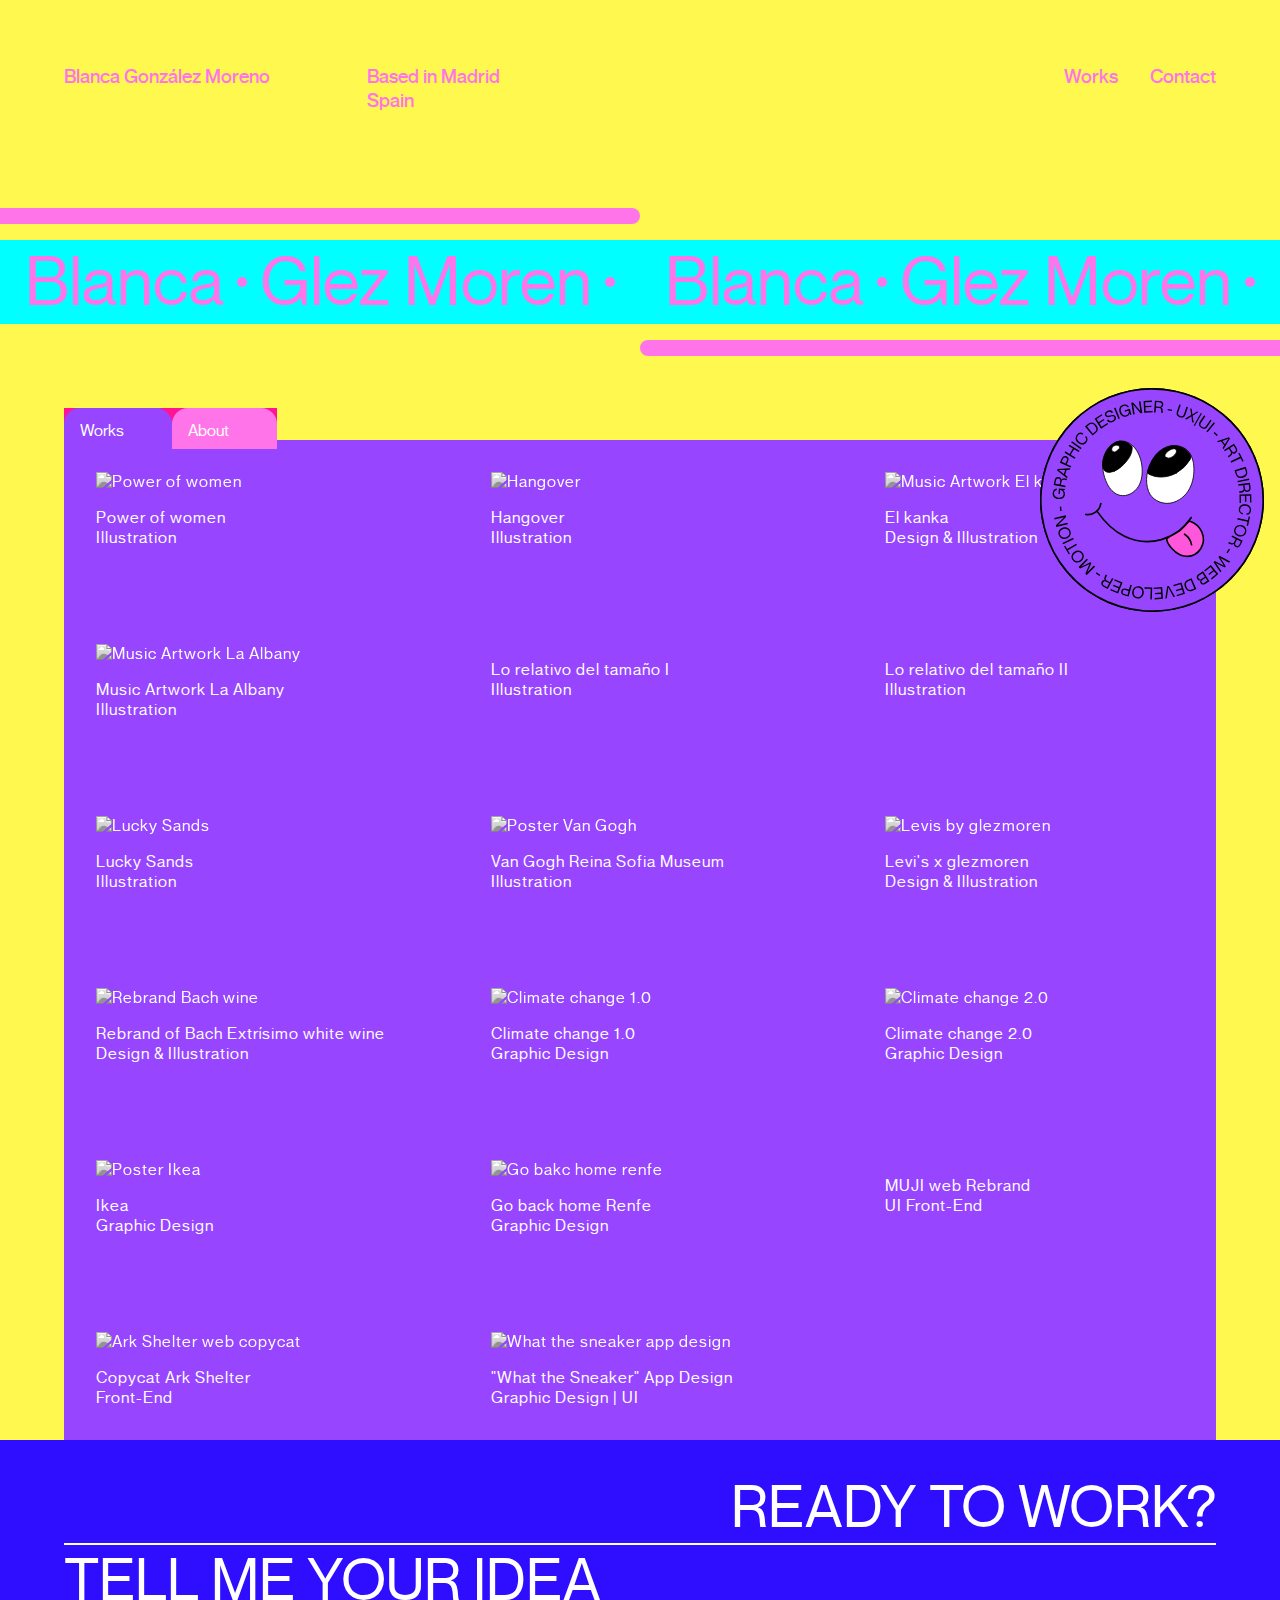
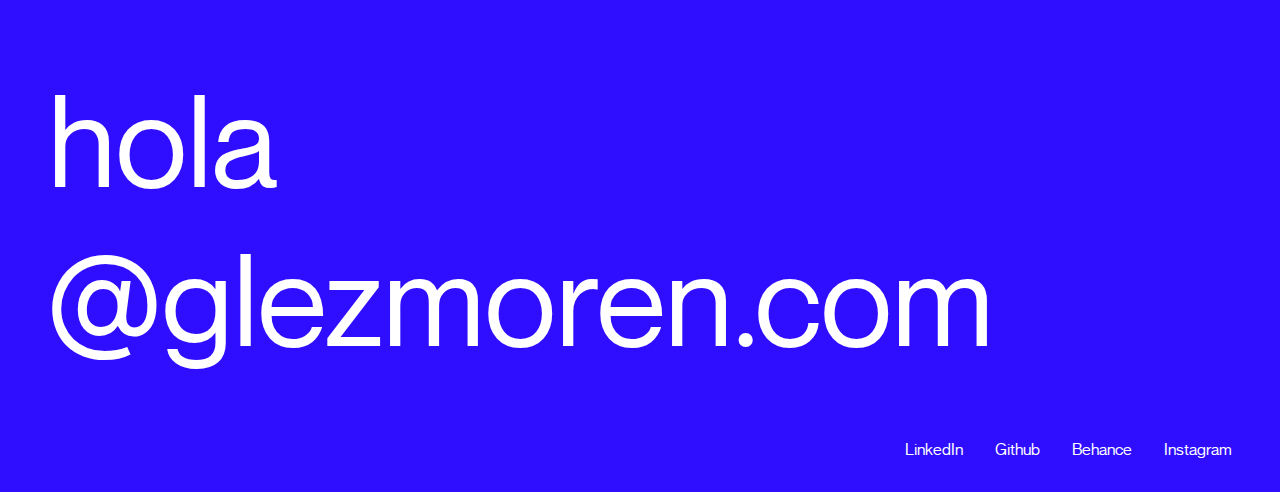
==== commit d2afb02c: "Optimizando" ====
--- a/index.html
+++ b/index.html
@@ -31,8 +31,8 @@
             </div>
             <nav class="header__nav">
                 <ul class="header__ul">
-                    <li class="header__li"><a href="#" class="header__a" title="Works">Works</a></li>
-                    <li class="header__li"><a href="#" class="header__a" title="Contact">Contact</a></li>
+                    <li class="header__li"><a href="#works" class="header__a" title="Works">Works</a></li>
+                    <li class="header__li"><a href="#contacto" class="header__a" title="Contact">Contact</a></li>
                 </ul>
             </nav>
         </div>
@@ -55,25 +55,28 @@
             </div>
         </div>
         <div class="amarillo">
+            <!-- <button class="amarillo__gotop"><svg xmlns="http://www.w3.org/2000/svg" width="16" height="16" fill="currentColor" class="bi bi-arrow-up" viewBox="0 0 16 16">
+                <path fill-rule="evenodd" d="M8 15a.5.5 0 0 0 .5-.5V2.707l3.146 3.147a.5.5 0 0 0 .708-.708l-4-4a.5.5 0 0 0-.708 0l-4 4a.5.5 0 1 0 .708.708L7.5 2.707V14.5a.5.5 0 0 0 .5.5z"/>
+              </svg></button> -->
             <div class="amarillo__wrapper">
-                <img src="assets/noesalgohumano.jpg" alt="Alien Love" class="amarillo__img noesalgohumano static activo" loading="lazy">
-                <img src="assets/betterlifee.jpg" alt="Choose better life" class="amarillo__img betterlife" loading="lazy">
-                <img src="assets/galaxy.jpg" alt="Galaxy" class="amarillo__img galaxy" loading="lazy">
-                <img src="assets/novelchampions.jpg" alt="Novel champions" class="amarillo__img novelchampions" loading="lazy">
-                <img src="assets/kaseo.jpg" alt="Portrait Kase O" class="amarillo__img kaseo" loading="lazy">
-                <img src="assets/almacorazon.jpg" alt="Heart & Eye" class="amarillo__img almacorazon" loading="lazy">
-                <img src="assets/betterflakes.jpg" alt="Cereals" class="amarillo__img betterflakes" loading="lazy">
-                <img src="assets/silorepartescrece.jpg" alt="SelfLove" class="amarillo__img silorepartescrece" loading="lazy">
-                <svg id="Capa_1" data-name="Capa 1" xmlns="http://www.w3.org/2000/svg" viewBox="0 0 274 274" class="amarillo__face">
+                <img src="assets/noesalgohumanoo.jpg" alt="Alien Love" class="amarillo__img noesalgohumano static activo" loading="lazy">
+                <img src="assets/betterlifeee.jpg" alt="Choose better life" class="amarillo__img betterlife" loading="lazy">
+                <img src="assets/galaxyy.jpg" alt="Galaxy" class="amarillo__img galaxy" loading="lazy">
+                <img src="assets/novelchampionss.jpg" alt="Novel champions" class="amarillo__img novelchampions" loading="lazy">
+                <img src="assets/kaseoo.jpg" alt="Portrait Kase O" class="amarillo__img kaseo" loading="lazy">
+                <img src="assets/almacorazonn.jpg" alt="Heart & Eye" class="amarillo__img almacorazon" loading="lazy">
+                <img src="assets/betterflakess.jpg" alt="Cereals" class="amarillo__img betterflakes" loading="lazy">
+                <img src="assets/silorepartescrecee.jpg" alt="SelfLove" class="amarillo__img silorepartescrece" loading="lazy">
+                <a href="mailto:hola@glezmoren.com" class="amarillo__facea" target="_blank" title="contact me"><svg id="Capa_1" data-name="Capa 1" xmlns="http://www.w3.org/2000/svg" viewBox="0 0 274 274" class="amarillo__face">
                    <defs>
                        <style>.cls-1{fill:#5dff1a;}.cls-2{font-size:20.17px;font-family:NeueMontreal-Regular, Neue Montreal;}.cls-3,.cls-6{fill:#fff;}.cls-3,.cls-4,.cls-5,.cls-6,.cls-7{stroke:#000;}.cls-3{stroke-miterlimit:10;}.cls-4{fill:none;}.cls-4,.cls-5,.cls-6,.cls-7{stroke-linecap:round;stroke-linejoin:round;}.cls-4,.cls-5{stroke-width:2px;}.cls-5{fill:#ff57db;}</style></defs><circle class="cls-1" cx="137" cy="137" r="136"/><path d="M250,115a135,135,0,1,1-95.46,39.54A134.11,134.11,0,0,1,250,115m0-2A137,137,0,1,0,387,250,137,137,0,0,0,250,113Z" transform="translate(-113 -113)"/><text class="cls-2" transform="translate(29.69 137.2) rotate(-86.17)">G</text><text class="cls-2" transform="translate(30.7 122.71) rotate(-79)">R</text><text class="cls-2" transform="translate(33.03 110.53) rotate(-72.25)">A</text><text class="cls-2" transform="translate(36.9 98.48) rotate(-65.67)">P</text><text class="cls-2" transform="matrix(0.52, -0.86, 0.86, 0.52, 41.69, 87.69)">H</text><text class="cls-2" transform="translate(48.96 76.03) rotate(-54.02)">I</text><text class="cls-2" transform="matrix(0.65, -0.76, 0.76, 0.65, 51.37, 72.33)">C</text><text class="cls-2" transform="translate(60.7 61.87) rotate(-44.37)"> </text><text class="cls-2" transform="translate(63.26 59.07) rotate(-39.77)">D</text><text class="cls-2" transform="translate(73.57 50.52) rotate(-32.97)">E</text><text class="cls-2" transform="translate(83.6 43.97) rotate(-26.53)">S</text><text class="cls-2" transform="translate(94.71 38.59) rotate(-22.05)">I</text><text class="cls-2" transform="translate(98.72 36.7) rotate(-16.88)">G</text><text class="cls-2" transform="translate(112.63 32.49) rotate(-9.33)">N</text><text class="cls-2" transform="matrix(1, -0.04, 0.04, 1, 126.05, 30.3)">E</text><text class="cls-2" transform="translate(138.2 29.75) rotate(3.99)">R</text><text class="cls-2" transform="matrix(0.99, 0.14, -0.14, 0.99, 150.65, 30.77)"> </text><text class="cls-2" transform="translate(154.49 31.3) rotate(11.18)">-</text><text class="cls-2" transform="translate(161.13 32.64) rotate(14.05)"> </text><text class="cls-2" transform="translate(164.84 33.37) rotate(18.57)">U</text><text class="cls-2" transform="matrix(0.9, 0.43, -0.43, 0.9, 177.06, 37.48)">X</text><text class="cls-2" transform="translate(187.99 42.8) rotate(29.68)">|</text><text class="cls-2" transform="translate(191.79 44.75) rotate(34.3)">U</text><text class="cls-2" transform="matrix(0.78, 0.63, -0.63, 0.78, 202.42, 52.2)">I</text><text class="cls-2" transform="matrix(0.75, 0.66, -0.66, 0.75, 205.89, 55)"> </text><text class="cls-2" transform="matrix(0.72, 0.69, -0.69, 0.72, 208.84, 57.53)">-</text><text class="cls-2" transform="translate(213.68 62.24) rotate(46.79)"> </text><text class="cls-2" transform="matrix(0.63, 0.78, -0.78, 0.63, 216.41, 64.88)">A</text><text class="cls-2" transform="matrix(0.53, 0.85, -0.85, 0.53, 224.36, 74.75)">R</text><text class="cls-2" transform="matrix(0.43, 0.9, -0.9, 0.43, 230.82, 84.98)">T</text><text class="cls-2" transform="matrix(0.37, 0.93, -0.93, 0.37, 235.92, 95.9)"> </text><text class="cls-2" transform="translate(237.5 99.34) rotate(73.17)">D</text><text class="cls-2" transform="translate(241.24 112.31) rotate(77.96)">I</text><text class="cls-2" transform="translate(242.31 116.53) rotate(82.48)">R</text><text class="cls-2" transform="matrix(0.02, 1, -1, 0.02, 243.95, 128.82)">E</text><text class="cls-2" transform="translate(244.25 140.66) rotate(95.71)">C</text><text class="cls-2" transform="translate(242.91 154.01) rotate(102.36)">T</text><text class="cls-2" transform="translate(240.73 164.8) rotate(109.2)">O</text><text class="cls-2" transform="translate(235.63 179.24) rotate(116.64)">R</text><text class="cls-2" transform="translate(229.87 190.35) rotate(121.01)"> </text><text class="cls-2" transform="translate(227.92 193.68) rotate(123.85)">-</text><text class="cls-2" transform="translate(224.12 199.29) rotate(126.69)"> </text><text class="cls-2" transform="translate(222.2 202.5) rotate(132.49)">W</text><text class="cls-2" transform="matrix(-0.77, 0.64, -0.64, -0.77, 209.93, 215.63)">E</text><text class="cls-2" transform="translate(200.57 223.4) rotate(147.08)">B</text><text class="cls-2" transform="matrix(-0.88, 0.48, -0.48, -0.88, 189.81, 230.18)"> </text><text class="cls-2" transform="translate(186.6 232.16) rotate(156.13)">D</text><text class="cls-2" transform="translate(174.33 237.57) rotate(163.01)">E</text><text class="cls-2" transform="translate(162.7 241.15) rotate(169.55)">V</text><text class="cls-2" transform="translate(150.78 243.37) rotate(176.03)">E</text><text class="cls-2" transform="translate(138.62 244.19) rotate(-177.91)">L</text><text class="cls-2" transform="matrix(-0.99, -0.15, 0.15, -0.99, 128.71, 244.03)">O</text><text class="cls-2" transform="translate(113.59 241.67) rotate(-164.17)">P</text><text class="cls-2" transform="matrix(-0.93, -0.38, 0.38, -0.93, 102.23, 238.48)">E</text><text class="cls-2" transform="translate(90.96 233.89) rotate(-151.12)">R</text><text class="cls-2" transform="translate(80.08 227.71) rotate(-146.75)"> </text><text class="cls-2" transform="matrix(-0.81, -0.59, 0.59, -0.81, 76.82, 225.62)">-</text><text class="cls-2" transform="matrix(-0.78, -0.63, 0.63, -0.78, 71.38, 221.62)"> </text><text class="cls-2" transform="translate(68.27 219.5) rotate(-135.73)">M</text><text class="cls-2" transform="matrix(-0.61, -0.8, 0.8, -0.61, 56.56, 208.08)">O</text><text class="cls-2" transform="translate(47.82 196.57) rotate(-120.51)">T</text><text class="cls-2" transform="translate(41.83 186.13) rotate(-116.12)">I</text><text class="cls-2" transform="matrix(-0.35, -0.94, 0.94, -0.35, 39.66, 182.31)">O</text><text class="cls-2" transform="translate(34.26 167.99) rotate(-103)">N</text><text class="cls-2" transform="matrix(-0.14, -0.99, 0.99, -0.14, 31.36, 154.59)"> </text><text class="cls-2" transform="matrix(-0.1, -1, 1, -0.1, 30.77, 150.79)">-</text><text class="cls-2" transform="translate(30.15 144.05) rotate(-92.65)"> </text><text class="cls-2" transform="translate(29.98 140.09) rotate(-90.93)"> </text><path class="cls-3" d="M250.51,200.86c4.37-7.43,11.11-13.71,19.35-16.24s18-.81,24,5.36c5.35,5.48,7.17,13.52,7.39,21.17.29,9.86-1.81,20-7.27,28.19s-14.55,14.26-24.4,14.76-20.06-5.21-23.65-14.39C240.88,226.84,243.67,212.5,250.51,200.86Z" transform="translate(-113 -113)"/><path class="cls-3" d="M203.63,180.59a18.88,18.88,0,0,1,7.56-2.79,18.2,18.2,0,0,1,11.49,3c9.1,5.71,13.61,16.71,14.93,27.37,1.07,8.7.28,18-4.32,25.42s-13.63,12.58-22.19,10.73c-6.25-1.36-11.34-6.11-14.53-11.65C187.24,216.44,185.41,191.59,203.63,180.59Z" transform="translate(-113 -113)"/><path class="cls-4" d="M310.05,273.55c-8.33,1.83-17.52-4.67-18.55-13.14" transform="translate(-113 -113)"/><path class="cls-4" d="M182.62,263.62c8.85,12.59,19.86,24.1,33.72,30.8A63.94,63.94,0,0,0,298,271.48" transform="translate(-113 -113)"/><path class="cls-5" d="M176.87,297.1a23,23,0,0,0,.5,8.39,20,20,0,0,0,14.57,13.94,22.28,22.28,0,0,0,19.66-5.25,25,25,0,0,0,8-18.93c0,.09-12.51-5.9-13.71-6.6-4.8-2.79-15-12.83-15.93-12.5C183.29,278.43,177.53,291.1,176.87,297.1Z" transform="translate(-113 -113)"/><path class="cls-4" d="M202.3,295a19.21,19.21,0,0,1-9.43,12.33" transform="translate(-113 -113)"/><path class="cls-6" d="M223.29,187.67a8.47,8.47,0,0,0-3.64-3.45,4.86,4.86,0,0,0-4.84.41,3.45,3.45,0,0,0-.85,4.53c.82,1.13,2.29,1.52,3.65,1.83l2.5.58a3.66,3.66,0,0,0,1.43.12,2.35,2.35,0,0,0,1.68-1.67,6.83,6.83,0,0,0,.19-2.47" transform="translate(-113 -113)"/><path class="cls-6" d="M278.47,187.87a3.63,3.63,0,0,0-3.16,1.1,3,3,0,0,0-.48,1.22,6.2,6.2,0,0,0,2.58,5.73,14.62,14.62,0,0,0,6.09,2.42c3.55.73,7.53-1.44,5.05-5.15C286.73,190.48,281.6,188,278.47,187.87Z" transform="translate(-113 -113)"/><path class="cls-7" d="M267.14,225.84c8.17,2.17,16.84,1.9,25.16.42a13.18,13.18,0,0,0,5.94-2.18c2.75-2.17,3.5-6,3.63-9.51.28-7.95-1.78-16.14-6.7-22.39s-12.86-10.3-20.78-9.58c-7.26.66-13.77,5.14-18.35,10.82-3.73,4.63-11.21,14.71-8,20.4C251.59,220,260.63,224.11,267.14,225.84Z" transform="translate(-113 -113)"/><path class="cls-7" d="M230.61,212.38a9.72,9.72,0,0,0,4-1.78c3.25-2.77,2.29-8,.83-12-2.54-7-6.09-14.18-12.49-18a19.31,19.31,0,0,0-17.88-.86,26.79,26.79,0,0,0-11.7,11.93c-2.83,5.68,0,8.71,4.49,12.53C206.75,211.78,219.21,215.18,230.61,212.38Z" transform="translate(-113 -113)"/><path class="cls-6" d="M213.6,186.11a3.32,3.32,0,0,0-.39,3.4,5.55,5.55,0,0,0,2.46,2.54c2.7,1.53,6.76-.08,5.62-3.68C220.51,185.89,215.47,184,213.6,186.11Z" transform="translate(-113 -113)"/><path class="cls-6" d="M279.44,191.34a1.9,1.9,0,0,0-.69,1,3.46,3.46,0,0,0,.47,2.79,9.16,9.16,0,0,0,2,2.11,20.53,20.53,0,0,0,2,1.52,3.84,3.84,0,0,0,3.26.83c2.53-.86,1.8-4.67.29-6.15C285.33,192.11,281.16,190.18,279.44,191.34Z" transform="translate(-113 -113)"/>
-                </svg>
-                <svg id="c5078b7f-6e88-4ef5-88eb-3af2309f8f3b" data-name="Capa 1" xmlns="http://www.w3.org/2000/svg" viewBox="0 0 274 274" class="amarillo__face">
+                </svg></a>
+                <a href="mailto:hola@glezmoren.com" class="amarillo__facea" target="_blank" title="contact me"><svg id="c5078b7f-6e88-4ef5-88eb-3af2309f8f3b" data-name="Capa 1" xmlns="http://www.w3.org/2000/svg" viewBox="0 0 274 274" class="amarillo__face">
                         <defs><style>.\33 6cace6c-1a09-4486-8d28-8b35a6885821{fill:#9745ff;}.\30 4fdebb9-533c-4d2a-ba08-3259839e1be8,.\32 e481c26-ab48-49b2-b262-c03ca54c8f40{fill:#fff;}.\30 4fdebb9-533c-4d2a-ba08-3259839e1be8,.\32 e481c26-ab48-49b2-b262-c03ca54c8f40,.\34 31b35a5-b20d-4b06-9ef4-843e4787010a,.\35 0c929c9-5038-4495-b501-98d24a2f15c8,.\35 9a2e126-3a81-45c6-9d16-26efd33a2378{stroke:#000;}.\32 e481c26-ab48-49b2-b262-c03ca54c8f40{stroke-miterlimit:10;}.\35 0c929c9-5038-4495-b501-98d24a2f15c8{fill:none;}.\30 4fdebb9-533c-4d2a-ba08-3259839e1be8,.\34 31b35a5-b20d-4b06-9ef4-843e4787010a,.\35 0c929c9-5038-4495-b501-98d24a2f15c8,.\35 9a2e126-3a81-45c6-9d16-26efd33a2378{stroke-linecap:round;stroke-linejoin:round;}.\35 0c929c9-5038-4495-b501-98d24a2f15c8,.\35 9a2e126-3a81-45c6-9d16-26efd33a2378{stroke-width:2px;}.\35 9a2e126-3a81-45c6-9d16-26efd33a2378{fill:#ff57db;}</style></defs><title>studies</title><circle class="36cace6c-1a09-4486-8d28-8b35a6885821" cx="137" cy="137" r="136"/><path d="M250,115a135,135,0,1,1-95.46,39.54A134.11,134.11,0,0,1,250,115m0-2A137,137,0,1,0,387,250,137,137,0,0,0,250,113Z" transform="translate(-113 -113)"/><path d="M130.12,241.85c-.22,3.42,2.84,5.08,5.54,5.26s5.94-.66,6.19-4.28a4.52,4.52,0,0,0-4.24-5l-.31,4.69-1.61-.11.43-6.5,7.49.5-.08,1.2-2.08.47v0a5.22,5.22,0,0,1,2,4.81c-.28,4.18-3.58,6.27-7.92,6s-7.29-3.2-7-7.18c.25-3.65,2.27-5.43,5-5.75l-.12,1.81C131.35,238.09,130.27,239.67,130.12,241.85Z" transform="translate(-113 -113)"/><path d="M129.8,231.63l1.12-5.74c.54-2.79,2.41-4.37,4.93-3.89a3.35,3.35,0,0,1,3.07,3.23h0c1.22-3,6.56-.8,6.94-1.49l.12,0-.38,1.92c-.71.5-5.57-1.84-6.27,1.74l-.79,4.06,5.72,1.11-.34,1.78Zm7.2-.45.69-3.54c.28-1.46.46-3.34-2-3.82s-3,1.33-3.28,2.8l-.69,3.54Z" transform="translate(-113 -113)"/><path d="M143.62,219.24l3,2.31-.57,1.79L134,213.87l.62-1.92,15.35-.66-.57,1.79-3.83.11Zm.22-6-8,.15v0l6.38,4.73Z" transform="translate(-113 -113)"/><path d="M137.32,204.3l2.36-5.22c1.09-2.41,3-3.78,5.75-2.53s3,3.58,1.89,6l-1.61,3.57,5.49,2.48-.74,1.66Zm6.92,1.14,1.7-3.75c.74-1.63.34-2.76-1.26-3.49s-2.71-.27-3.45,1.36l-1.69,3.75Z" transform="translate(-113 -113)"/><path d="M144,190.52l5.24,3.17,4-6.59L148,183.93l.94-1.55,12.34,7.46-.94,1.55-5.71-3.45-4,6.59,5.71,3.45-.94,1.56-12.34-7.47Z" transform="translate(-113 -113)"/><path d="M152.17,178l11.67,8.46-1.06,1.47-11.68-8.46Z" transform="translate(-113 -113)"/><path d="M159.38,171.11c-2.25,2.6-.95,5.62,1.25,7.52s5.39,2.77,7.63.18a4,4,0,0,0-.1-5.8l1.19-1.37a5.83,5.83,0,0,1,.13,8.22c-2.59,3-6.75,3-10,.14s-3.87-6.95-1.29-9.94a5.84,5.84,0,0,1,7.83-1.34l-1.19,1.38A4.07,4.07,0,0,0,159.38,171.11Z" transform="translate(-113 -113)"/><path d="M168.07,160.12l4-3.34c3-2.54,6.58-2.12,9.55,1.45s2.73,7.09-.32,9.64l-4,3.34Zm9.6,8.69,2.62-2.18c2.82-2.35,1.76-5.07,0-7.24s-4.3-3.72-7.12-1.37l-2.62,2.18Z" transform="translate(-113 -113)"/><path d="M190.94,150.83l.87,1.36-6.21,4,2.75,4.23,7.22-4.68.88,1.35-8.75,5.67-7.84-12.1,8.54-5.54.88,1.36-7,4.55,2.46,3.81Z" transform="translate(-113 -113)"/><path d="M205.56,148.28c.94,1.88.42,4.33-2.84,5.95-3.05,1.53-6.23,1.08-7.89-1.79l1.63-.81c1.06,1.68,2.83,2.51,5.54,1.16,2.23-1.12,2.52-2.54,1.94-3.7-.88-1.76-2-1.61-5.22-.84-2.16.51-4.8,1-6.05-1.51-1-2-.13-4.18,2.72-5.6s5.36-.92,6.91,1.65l-1.62.81c-1.1-1.62-2.52-2-4.56-1-1.83.91-2.45,2.1-1.92,3.17.85,1.71,2.36,1.25,4.49.78C202,145.8,204.1,145.34,205.56,148.28Z" transform="translate(-113 -113)"/><path d="M205.27,137l5.41,13.36-1.68.68-5.41-13.36Z" transform="translate(-113 -113)"/><path d="M215.1,135c-3.28,1-3.75,4.45-3,7s2.72,5.33,6.19,4.28a4.52,4.52,0,0,0,3.17-5.73L217,141.94l-.47-1.54,6.23-1.89,2.18,7.18-1.16.35-1.17-1.78,0,0a5.21,5.21,0,0,1-3.78,3.57c-4,1.22-7.13-1.12-8.4-5.29s.42-7.95,4.24-9.11c3.49-1.06,5.88.2,7.16,2.67l-1.74.53C219,134.81,217.18,134.36,215.1,135Z" transform="translate(-113 -113)"/><path d="M224.62,131l2.19-.36,9,10.56h0L234,129.51l1.79-.29,2.33,14.22-2.19.36-9-10.51h0L228.75,145l-1.79.3Z" transform="translate(-113 -113)"/><path d="M249.25,134.58l.07,1.62-7.39.32.21,5,8.61-.38.07,1.62-10.42.45-.62-14.42,10.18-.44L250,130l-8.37.36.2,4.53Z" transform="translate(-113 -113)"/><path d="M253.55,128.45l5.84.41c2.83.2,4.64,1.86,4.46,4.42a3.32,3.32,0,0,1-2.83,3.44v0c3.16.85,1.6,6.42,2.32,6.72v.12l-1.95-.14c-.58-.65,1.15-5.76-2.49-6l-4.13-.29-.4,5.82-1.81-.12Zm1.33,7.09,3.6.26c1.49.1,3.37,0,3.55-2.45s-1.69-2.8-3.18-2.91l-3.6-.25Z" transform="translate(-113 -113)"/><path d="M274.7,139.65l-.32,1.59-5.3-1.05.31-1.58Z" transform="translate(-113 -113)"/><path d="M284,148.75c-3.65-1.22-4.55-3.78-3.62-6.58l3.07-9.12,1.72.58-3.07,9.12c-.74,2.22.05,3.68,2.42,4.47s3.88.11,4.62-2.1l3.07-9.12,1.72.58-3.07,9.11C290,148.49,287.7,150,284,148.75Z" transform="translate(-113 -113)"/><path d="M296.78,137.71l1.82.86.75,6.73h0l5.68-3.69,1.83.86-7.14,4.39,1.29,8.79-2-.95-.77-7.07h0l-5.93,3.92-2-1L297.9,146Z" transform="translate(-113 -113)"/><path d="M311,144.23l-8.72,15.28-1.22-.7,8.71-15.27Z" transform="translate(-113 -113)"/><path d="M310.11,161.72c-3.18-2.17-3.36-4.88-1.7-7.31l5.42-7.95,1.5,1-5.42,8c-1.32,1.94-1,3.55,1.11,5s3.7,1.16,5-.77l5.42-8,1.5,1-5.42,7.95C315.88,163.07,313.29,163.89,310.11,161.72Z" transform="translate(-113 -113)"/><path d="M327,156l-9.05,11.22-1.42-1.14,9.06-11.22Z" transform="translate(-113 -113)"/><path d="M330.42,170.54l-1.13,1.16-3.88-3.76,1.12-1.16Z" transform="translate(-113 -113)"/><path d="M334.32,178.23l-3.61,1.27L329.54,178l14.57-4.88,1.27,1.57-7.92,13.16-1.17-1.46,2-3.25Zm4.87,3.48,4.26-6.7,0,0L336,177.69Z" transform="translate(-113 -113)"/><path d="M350.3,181.23l3.11,5c1.52,2.41,1.23,4.85-.94,6.21a3.32,3.32,0,0,1-4.44-.25l0,0c1.18,3.05-4.25,5.07-4.05,5.83l-.11.07-1-1.66c.18-.85,5.34-2.47,3.4-5.56l-2.2-3.51-4.94,3.1-1-1.53Zm-4.95,5.25,1.92,3.06c.8,1.26,2,2.75,4.07,1.42s1.27-3,.48-4.28l-1.92-3.06Z" transform="translate(-113 -113)"/><path d="M357.62,197.14l-2.08-4.32,1.45-.7,5,10.28-1.45.7-2.09-4.32-11.53,5.56-.79-1.63Z" transform="translate(-113 -113)"/><path d="M364.7,209.46l1.51,5c1.15,3.8-.61,6.88-5,8.23s-7.6-.25-8.75-4.05l-1.51-5ZM353,214.91l1,3.26c1.07,3.51,4,3.6,6.68,2.78s5.1-2.51,4-6l-1-3.27Z" transform="translate(-113 -113)"/><path d="M369,225.44l-14.11,3-.38-1.77,14.11-3Z" transform="translate(-113 -113)"/><path d="M369.78,229l.77,5.8c.37,2.82-.9,4.92-3.44,5.25a3.33,3.33,0,0,1-3.93-2.08h0c-.2,3.26-6,2.85-6.11,3.62h-.13l-.25-1.94c.52-.69,5.87,0,5.39-3.64l-.54-4.09-5.77.76-.24-1.8Zm-6.68,2.71.48,3.58c.19,1.48.62,3.32,3.1,3s2.41-2.21,2.21-3.69l-.47-3.58Z" transform="translate(-113 -113)"/><path d="M365.4,252.25l-1.61,0-.13-7.4-5,.08.15,8.62-1.62,0L357,243.18l14.42-.26.18,10.19-1.61,0-.15-8.37-4.54.08Z" transform="translate(-113 -113)"/><path d="M369.53,262.4c.34-3.41-2.47-5.13-5.36-5.42s-6,.85-6.34,4.26a4,4,0,0,0,3.43,4.67l-.18,1.81a5.83,5.83,0,0,1-4.85-6.64c.39-3.94,3.79-6.33,8.12-5.9s7.18,3.45,6.78,7.38a5.82,5.82,0,0,1-5.62,5.6l.18-1.8A4.09,4.09,0,0,0,369.53,262.4Z" transform="translate(-113 -113)"/><path d="M367.29,274.88l1-4.69,1.58.34-2.44,11.15-1.58-.34,1-4.69-12.51-2.74.39-1.78Z" transform="translate(-113 -113)"/><path d="M360.28,280.94c4.1,1.43,6.14,5.13,4.74,9.13s-5.29,5.63-9.39,4.2-6.15-5.14-4.75-9.14S356.19,279.51,360.28,280.94Zm-4,11.61c2.94,1,6.07.41,7.27-3s-.88-5.86-3.82-6.88-6.09-.41-7.28,3S353.3,291.53,356.23,292.55Z" transform="translate(-113 -113)"/><path d="M360.9,299.91l-2.62,5.23c-1.27,2.54-3.5,3.57-5.79,2.42-1.86-.94-2.44-2.33-2.09-3.94l0,0c-2,2.59-6.54-1-7.09-.44l-.11-.06.88-1.74c.82-.29,4.87,3.28,6.51,0l1.85-3.7-5.2-2.61.81-1.63Zm-7-1.5-1.62,3.22c-.67,1.33-1.35,3.09.88,4.21s3.24-.47,3.91-1.8l1.62-3.23Z" transform="translate(-113 -113)"/><path d="M342.43,315.12l-1.34-.9,3-4.49,1.34.89Z" transform="translate(-113 -113)"/><path d="M344.35,326.86l-10.57-6,0,0,6.53,10.37-1.36,1.48-10.9-5.6,0,0,6.86,10-1.29,1.41-8.23-12.38,1.36-1.48,11.37,5.9,0,0-6.87-10.81,1.36-1.49,13,7.11Z" transform="translate(-113 -113)"/><path d="M320,341.74l-1-1.24,5.71-4.71-3.2-3.9-6.65,5.48-1-1.24,8.05-6.64,9.18,11.13-7.86,6.48-1-1.24,6.46-5.33-2.89-3.5Z" transform="translate(-113 -113)"/><path d="M309.72,348.19l0,0a3.34,3.34,0,0,1-4.3-1.48c-1.44-2.23-.69-4.55,1.82-6.17l5.22-3.37,7.83,12.11-4.88,3.15c-2.47,1.6-4.71,1.4-5.93-.48A2.94,2.94,0,0,1,309.72,348.19Zm2.07-8.71L308,342c-1.95,1.26-1.76,2.6-1,3.74a2.38,2.38,0,0,0,3.48.82l4.19-2.71Zm.09,8c-1.73,1.12-1.72,2.17-1,3.27a2.11,2.11,0,0,0,3.24.55l3.76-2.43-2.4-3.71Z" transform="translate(-113 -113)"/><path d="M304.2,358.9,299.42,361c-3.63,1.61-6.91.24-8.79-4s-.68-7.57,2.95-9.18l4.78-2.11Zm-6.84-11-3.12,1.38c-3.36,1.48-3.09,4.39-1.95,7s3.12,4.75,6.48,3.27l3.11-1.38Z" transform="translate(-113 -113)"/><path d="M279.64,361.57l-.47-1.55,7.08-2.16L284.78,353l-8.24,2.51-.47-1.54,10-3,4.21,13.79-9.74,3-.47-1.54,8-2.45-1.33-4.34Z" transform="translate(-113 -113)"/><path d="M276.23,368.72l-6.33-11.65h0l-1.76,13.14-1.89.35,2.35-15.1,2-.36,7.58,13.27Z" transform="translate(-113 -113)"/><path d="M253.8,365.35l-.11-1.61,7.39-.51-.35-5-8.59.59-.11-1.61,10.4-.72,1,14.39-10.17.7-.11-1.61,8.35-.57-.31-4.53Z" transform="translate(-113 -113)"/><path d="M247.94,371.49l.46-12.8-7.56-.27.06-1.62,9.37.34-.52,14.42Z" transform="translate(-113 -113)"/><path d="M239.84,364.05c-.65,4.29-3.91,7-8.1,6.35s-6.51-4.16-5.86-8.45,3.91-7,8.1-6.37S240.48,359.76,239.84,364.05Zm-12.17-1.83c-.46,3.07.72,6,4.31,6.58s5.6-1.95,6.06-5-.72-6.06-4.31-6.6S228.13,359.15,227.67,362.22Z" transform="translate(-113 -113)"/><path d="M221.35,368.18l-5.51-1.57c-2.55-.72-4.19-2.4-3.36-5.31s3.11-3.48,5.65-2.76l3.76,1.07,1.65-5.81,1.75.5Zm.1-7-4-1.12c-1.72-.49-2.78.07-3.26,1.75s.13,2.73,1.85,3.22l4,1.12Z" transform="translate(-113 -113)"/><path d="M202.32,355.13l.61-1.5,6.85,2.81,1.91-4.67-8-3.26.61-1.49,9.65,4-5.47,13.34-9.42-3.86.61-1.49,7.75,3.17,1.72-4.2Z" transform="translate(-113 -113)"/><path d="M195.82,358.86,190.7,356c-2.49-1.37-3.43-3.64-2.19-5.88a3.32,3.32,0,0,1,4-1.93l0,0c-2.5-2.09,1.25-6.49.72-7.06l.06-.11,1.71,1c.25.83-3.47,4.74-.27,6.5l3.62,2,2.81-5.11,1.59.88Zm1.78-7-3.16-1.74c-1.31-.72-3-1.47-4.25.72s.35,3.25,1.66,4l3.16,1.75Z" transform="translate(-113 -113)"/><path d="M181.33,339.8l.95-1.31,4.37,3.19-1,1.3Z" transform="translate(-113 -113)"/><path d="M170.23,341.88l-1.77-1.73,5.13-11.73,0,0L162,333.81l-1.78-1.73,10.07-10.32,1.3,1.27-8.28,8.48,0,0,11.4-5.44,1.15,1.12-5.16,11.53,0,0,8.28-8.49,1.3,1.27Z" transform="translate(-113 -113)"/><path d="M163.33,324.82c-3.44,2.62-7.66,2.29-10.22-1.08s-1.78-7.52,1.67-10.15,7.68-2.3,10.24,1.07S166.78,322.19,163.33,324.82ZM155.88,315c-2.47,1.89-3.69,4.84-1.49,7.73s5.37,2.49,7.84.61,3.71-4.85,1.51-7.74S158.35,313.15,155.88,315Z" transform="translate(-113 -113)"/><path d="M147.12,311.55l2.44,4.14-1.39.81-5.8-9.83,1.39-.82L146.2,310l11-6.51.92,1.57Z" transform="translate(-113 -113)"/><path d="M140.47,302.6l12.95-6.35.8,1.63-12.95,6.35Z" transform="translate(-113 -113)"/><path d="M145.62,297.12c-4.05,1.54-8,0-9.5-3.95s.44-7.71,4.49-9.25,8,0,9.52,3.94S149.68,295.58,145.62,297.12Zm-4.36-11.5c-2.91,1.1-4.92,3.59-3.63,7s4.44,3.93,7.35,2.82,4.93-3.59,3.64-7S144.16,284.51,141.26,285.62Z" transform="translate(-113 -113)"/><path d="M132.9,282.91l-.5-2.16,10-9.69v0l-11.57,2.67-.41-1.77,14-3.24.5,2.16L135,280.52v0l11.54-2.66.41,1.77Z" transform="translate(-113 -113)"/><path d="M137.26,258.21l1.6-.16.52,5.39-1.61.15Z" transform="translate(-113 -113)"/><path class="2e481c26-ab48-49b2-b262-c03ca54c8f40" d="M250.51,200.86c4.37-7.43,11.11-13.71,19.35-16.24s18-.81,24,5.36c5.35,5.48,7.17,13.52,7.39,21.17.29,9.86-1.81,20-7.27,28.19s-14.55,14.26-24.4,14.76-20.06-5.21-23.65-14.39C240.88,226.84,243.67,212.5,250.51,200.86Z" transform="translate(-113 -113)"/><path class="2e481c26-ab48-49b2-b262-c03ca54c8f40" d="M203.63,180.59a18.88,18.88,0,0,1,7.56-2.79,18.2,18.2,0,0,1,11.49,3c9.1,5.71,13.61,16.71,14.93,27.37,1.07,8.7.28,18-4.32,25.42s-13.63,12.58-22.19,10.73c-6.25-1.36-11.34-6.11-14.53-11.65C187.24,216.44,185.41,191.59,203.63,180.59Z" transform="translate(-113 -113)"/><path class="50c929c9-5038-4495-b501-98d24a2f15c8" d="M169.07,267.66c8.36,1.7,17.44-4.94,18.35-13.42" transform="translate(-113 -113)"/><path class="50c929c9-5038-4495-b501-98d24a2f15c8" d="M182.62,263.62c8.85,12.59,19.86,24.1,33.72,30.8A63.94,63.94,0,0,0,298,271.48" transform="translate(-113 -113)"/><path class="59a2e126-3a81-45c6-9d16-26efd33a2378" d="M283.54,316.61a23,23,0,0,0,8.1,2.25,20,20,0,0,0,17.91-9.24A22.26,22.26,0,0,0,311,289.31a25.06,25.06,0,0,0-15.31-13.67c.09,0-9.65,9.92-10.7,10.83-4.2,3.63-17,10-17,11C268,304.47,278.09,314,283.54,316.61Z" transform="translate(-113 -113)"/><path class="50c929c9-5038-4495-b501-98d24a2f15c8" d="M289.8,291.87a19.18,19.18,0,0,1,8.6,12.92" transform="translate(-113 -113)"/><path class="431b35a5-b20d-4b06-9ef4-843e4787010a" d="M204.48,214.45c4.15-1.72,7.66-4.69,10.83-7.87,5.93-6,11.17-13.7,10.38-22.06a17.58,17.58,0,0,0-20.75-5.07,23.55,23.55,0,0,0-8.73,7.66C188.78,197.27,183.29,223.24,204.48,214.45Z" transform="translate(-113 -113)"/><path class="431b35a5-b20d-4b06-9ef4-843e4787010a" d="M279.93,216.91a45.08,45.08,0,0,0,16.56-16.15,7.11,7.11,0,0,0,1.18-3.06,6.45,6.45,0,0,0-1.09-3.6c-4.11-7.09-12.66-11-20.84-10.53s-15.83,5-21.15,11.19a44.67,44.67,0,0,0-8,14.31c-.56,1.61-2.72,6.25-2,7.87s4.66,2.73,6.15,3.26C260.27,223.56,271.24,221.79,279.93,216.91Z" transform="translate(-113 -113)"/><path class="04fdebb9-533c-4d2a-ba08-3259839e1be8" d="M208,182.89a8.42,8.42,0,0,0-4.92,1,4.84,4.84,0,0,0-2.46,4.19,3.43,3.43,0,0,0,3.21,3.3c1.39,0,2.56-1,3.6-1.92l1.91-1.71a3.5,3.5,0,0,0,.93-1.1,2.39,2.39,0,0,0-.4-2.34,7.13,7.13,0,0,0-1.91-1.58" transform="translate(-113 -113)"/><path class="04fdebb9-533c-4d2a-ba08-3259839e1be8" d="M266.61,193.27a3.62,3.62,0,0,0-.69,3.28,2.88,2.88,0,0,0,.8,1,6.19,6.19,0,0,0,6.24.75,14.7,14.7,0,0,0,5.21-4c2.46-2.67,2.65-7.2-1.81-7C273.09,187.55,268.34,190.67,266.61,193.27Z" transform="translate(-113 -113)"/>
-                </svg>
+                </svg></a>
                 <ul class="amarillo__ul">
                     <li class="amarillo__li">
-                        <button class="amarillo__dato works">Works</button></li>
+                        <button class="amarillo__dato works" id="works">Works</button></li>
                     <li class="amarillo__li">
                         <button class="amarillo__dato about">About</button></li>
                 </ul>
@@ -81,14 +84,14 @@
                     <div class="amarillo__bloque about">
                         <img src="assets/Blanca.jpg" loading="lazy" alt="" class="about__img" title="Blanca Glez Moreno">
                         <div class="about__texto">
-                            <p class="about__p">Hi! I'm <a href="mailto:hola@glezmoren.com" class="about__a" target="_blank title="contact me">Blanca</a> aka <a href="#" class="about__a" title="my instagram">@glezmoren</a> graphic designer,  front-end developer, motion grapher and art director based in Madrid. Always creating and thinking about new stuff. Passionate about colors, the art of creating.</p>
+                            <p class="about__p">Hi! I'm <a href="mailto:hola@glezmoren.com" class="about__a" target="_blank title="contact me">Blanca</a> aka <a href="https://www.instagram.com/glezmoren/" class="about__a" title="my instagram" target="_blank">@glezmoren</a> graphic designer,  front-end developer, motion grapher and art director based in Madrid. Always creating and thinking about new stuff. Passionate about colors, the art of creating.</p>
                             <p class="about__p">Also passionate about the complexity of the psyque, that's why I've been distracted from my artist career a few years...until I graduated as a psychologist. At this point, I got tired of art being just my hobby and also of youtube tutorials. So I put the backpack back on my back and decided to turn my hobby into my professional career.Now I'm a very happy artist whose hobby is psychology.</p>
                             <p class="about__p">
                             Ready to work? Send me an email with your proposal or the receip of your favorite dish.</p>
                         </div>
                       
                     </div>
-                    <div class="amarillo__bloque works">
+                    <div class="amarillo__bloque works activo">
                         <section class="works__section">
                             <a href="#" class="works__a" target="_blank" title="">
                                 <img src="assets/powerofwomen.jpg" loading="lazy" alt="Power of women" class="works__img">
@@ -218,7 +221,7 @@
         </div>
     </main>
     <footer class="footer">
-        <div class="footer__wrapper">
+        <div class="footer__wrapper" id="contacto">
             <div class="footer__ready">
                 <p class="footer__work">Ready to work?</p>
                 <div class="footer__linea"></div>
--- a/css/app.css
+++ b/css/app.css
@@ -189,6 +189,11 @@
     padding: 2rem 0;
   }
 }
+@media screen and (max-width: 500px) {
+  .header {
+    padding: 0.8rem 0;
+  }
+}
 .header__wrapper {
   width: 90%;
   margin: auto;
@@ -221,6 +226,14 @@
   -webkit-box-align: start;
       -ms-flex-align: start;
           align-items: flex-start;
+}
+.header__h1 {
+  display: block;
+}
+@media screen and (max-width: 627px) {
+  .header__h1 {
+    display: none;
+  }
 }
 .header__pais {
   display: -webkit-box;
@@ -237,6 +250,11 @@
       -ms-flex-align: start;
           align-items: flex-start;
   margin: 0 0 0 10%;
+}
+@media screen and (max-width: 627px) {
+  .header__pais {
+    display: none;
+  }
 }
 .header__ul {
   display: -webkit-box;
@@ -272,7 +290,12 @@
   bottom: 0;
   right: 0;
   z-index: 1;
-  border-radius: 1rem;
+  border-radius: 1rem 0 0 1rem;
+}
+@media screen and (max-width: 500px) {
+  .blanca::after {
+    height: 0.5rem;
+  }
 }
 .blanca::before {
   content: "";
@@ -286,6 +309,11 @@
   z-index: 1;
   border-radius: 0 1rem 1rem 0;
 }
+@media screen and (max-width: 500px) {
+  .blanca::before {
+    height: 0.5rem;
+  }
+}
 .blanca__move {
   width: 200%;
   display: -webkit-box;
@@ -301,31 +329,48 @@
   -webkit-box-align: center;
       -ms-flex-align: center;
           align-items: center;
-  -webkit-animation: move 6s linear infinite both;
-          animation: move 6s linear infinite both;
-}
-@media screen and (max-width: 2479px) {
-  .blanca__move {
-    width: 212%;
-  }
-}
-@media screen and (max-width: 1700px) {
-  .blanca__move {
-    -webkit-animation: move 10s linear infinite both;
-            animation: move 10s linear infinite both;
-  }
-}
-@media screen and (max-width: 1400px) {
-  .blanca__move {
-    width: 400%;
-  }
-}
-@media screen and (max-width: 1241px) {
-  .blanca__move {
-    width: 500%;
-    -webkit-animation: move 14s linear infinite both;
-            animation: move 14s linear infinite both;
-  }
+  /* @media screen and (max-width: 2479px) {
+
+      width: 212%;
+
+  }
+  @media screen and (max-width: 1700px) {
+
+      animation: move 10s linear infinite both;
+
+  }
+  @media screen and (max-width: 1400px) {
+
+      width: 400%;
+
+  }
+  @media screen and (max-width: 1241px) {
+
+      width: 500%;
+      animation: move 14s linear infinite both;
+
+  }
+  @media screen and (max-width: 998px) {
+
+      width: 600%;
+      animation: move 16s linear infinite both;
+
+  }
+  @media screen and (max-width: 827px) {
+
+     width: 500%;
+
+  }
+  @media screen and (max-width: 693px) {
+
+     width: 600%;
+
+  }
+  @media screen and (max-width: 494px) {
+
+     width: 700%;
+
+  } */
 }
 .blanca__hgroup {
   width: 25%;
@@ -347,6 +392,23 @@
   -webkit-box-align: center;
       -ms-flex-align: center;
           align-items: center;
+  font-size: clamp(1rem, 5.3vw, 8rem);
+  background-color: aqua;
+  /* @media screen and (max-width: 827px) {
+
+      font-size: 6em;
+
+  }
+  @media screen and (max-width: 693px) {
+
+      font-size: 5em;
+
+  }
+  @media screen and (max-width: 494px) {
+
+      font-size: 4em;
+
+  } */
 }
 .blanca__span {
   display: block;
@@ -354,10 +416,10 @@
   height: 10px;
   background-color: var(--rosa);
   border-radius: 50%;
-  margin: 0 2rem;
+  margin: 0 1vw;
 }
 .blanca__span.no {
-  margin: 0 0 0 2rem;
+  margin: 0 0 0 1vw;
 }
 
 .amarillo {
@@ -420,6 +482,7 @@
   top: -2rem;
   color: black;
   z-index: 2;
+  opacity: 1;
 }
 @media screen and (max-width: 1743px) {
   .amarillo__face {
@@ -437,6 +500,9 @@
     right: -1rem;
     width: 9rem;
   }
+}
+.amarillo .amarillo__face:hover {
+  opacity: 0;
 }
 .amarillo__ul {
   background-color: deeppink;
@@ -483,9 +549,11 @@
   grid-template-columns: repeat(auto-fit, minmax(20rem, 1fr));
   gap: 6rem;
   width: 100%;
-}
-.amarillo__bloque.works.oculto {
   display: none;
+}
+.amarillo__bloque.works.activo {
+  display: -ms-grid;
+  display: grid;
 }
 @media screen and (max-width: 1352px) {
   .amarillo__bloque.works {
@@ -508,11 +576,29 @@
   -webkit-box-align: start;
       -ms-flex-align: start;
           align-items: flex-start;
+  display: none;
 }
 .amarillo__bloque.about.activo {
   display: -webkit-box;
   display: -ms-flexbox;
   display: flex;
+}
+@media screen and (max-width: 1100px) {
+  .amarillo__bloque.about {
+    -webkit-box-orient: vertical;
+    -webkit-box-direction: normal;
+        -ms-flex-direction: column;
+            flex-direction: column;
+    -webkit-box-align: center;
+        -ms-flex-align: center;
+            align-items: center;
+    padding: 4rem;
+  }
+}
+@media screen and (max-width: 500px) {
+  .amarillo__bloque.about {
+    padding: 1.6rem;
+  }
 }
 .amarillo__bloque .about__p {
   width: 100%;
@@ -520,21 +606,52 @@
   padding: 0.6rem;
   margin: 0 0 0 4rem;
   font-size: 1.4em;
+  letter-spacing: 0.7px;
+}
+@media screen and (max-width: 1100px) {
+  .amarillo__bloque .about__p {
+    margin: 0 0 0 0;
+  }
+}
+@media screen and (max-width: 500px) {
+  .amarillo__bloque .about__p {
+    font-size: 1em;
+    padding: 0;
+  }
 }
 .amarillo__bloque .about__a {
-  text-decoration: underline;
+  font-family: "neue_montrealbold";
+  color: var(--amarillo);
 }
 .amarillo__bloque .about__img {
+  display: -webkit-box;
+  display: -ms-flexbox;
+  display: flex;
   background-color: aqua;
-  width: 40%;
+  width: 50%;
+  min-width: 40%;
   border-radius: 4rem;
+}
+@media screen and (max-width: 500px) {
+  .amarillo__bloque .about__img {
+    display: none;
+  }
 }
 .amarillo__bloque .works__section {
   letter-spacing: 1px;
 }
+.amarillo__bloque .works__img {
+  -webkit-filter: grayscale(100%);
+          filter: grayscale(100%);
+}
 .amarillo__bloque .works__h2 {
   margin: 1rem 0 0 0;
 }
+.amarillo__bloque .works__img:hover {
+  -webkit-filter: grayscale(0%);
+          filter: grayscale(0%);
+}
+
 .footer {
   background-color: var(--amarillo);
 }
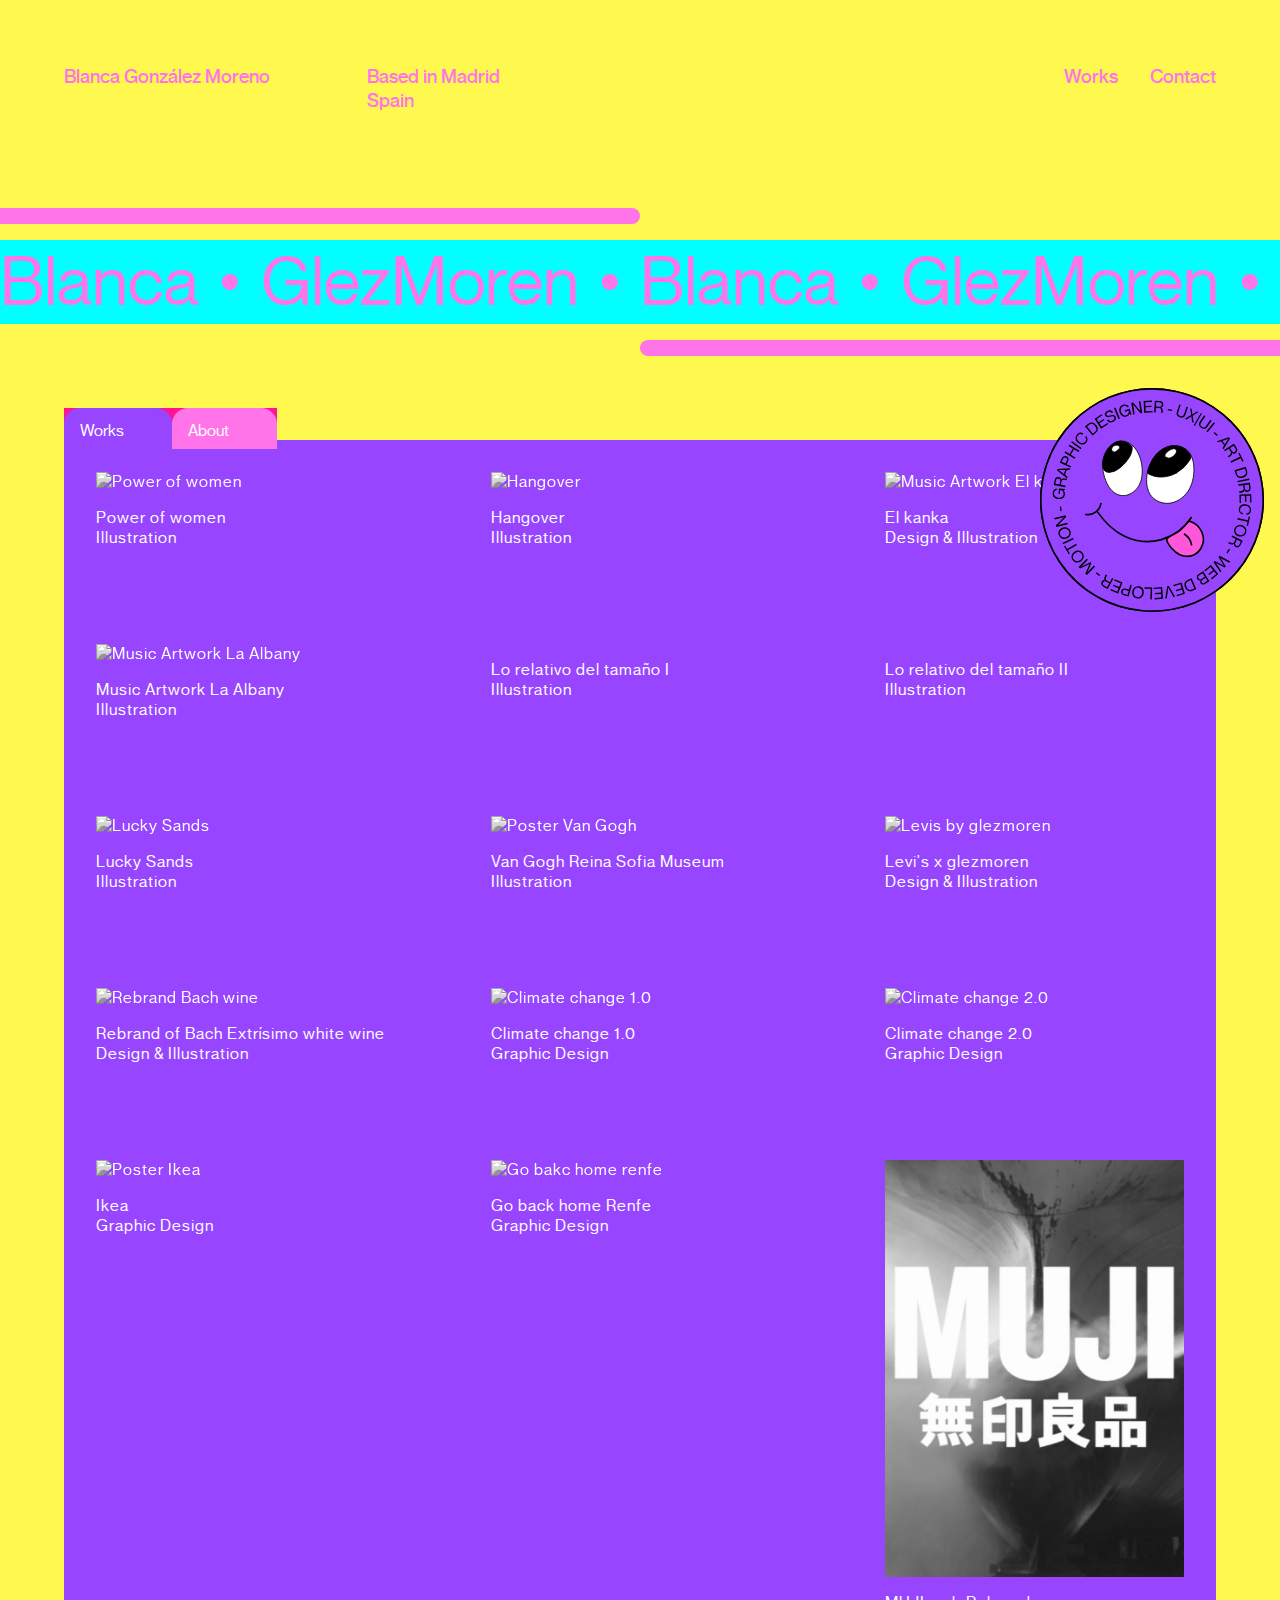
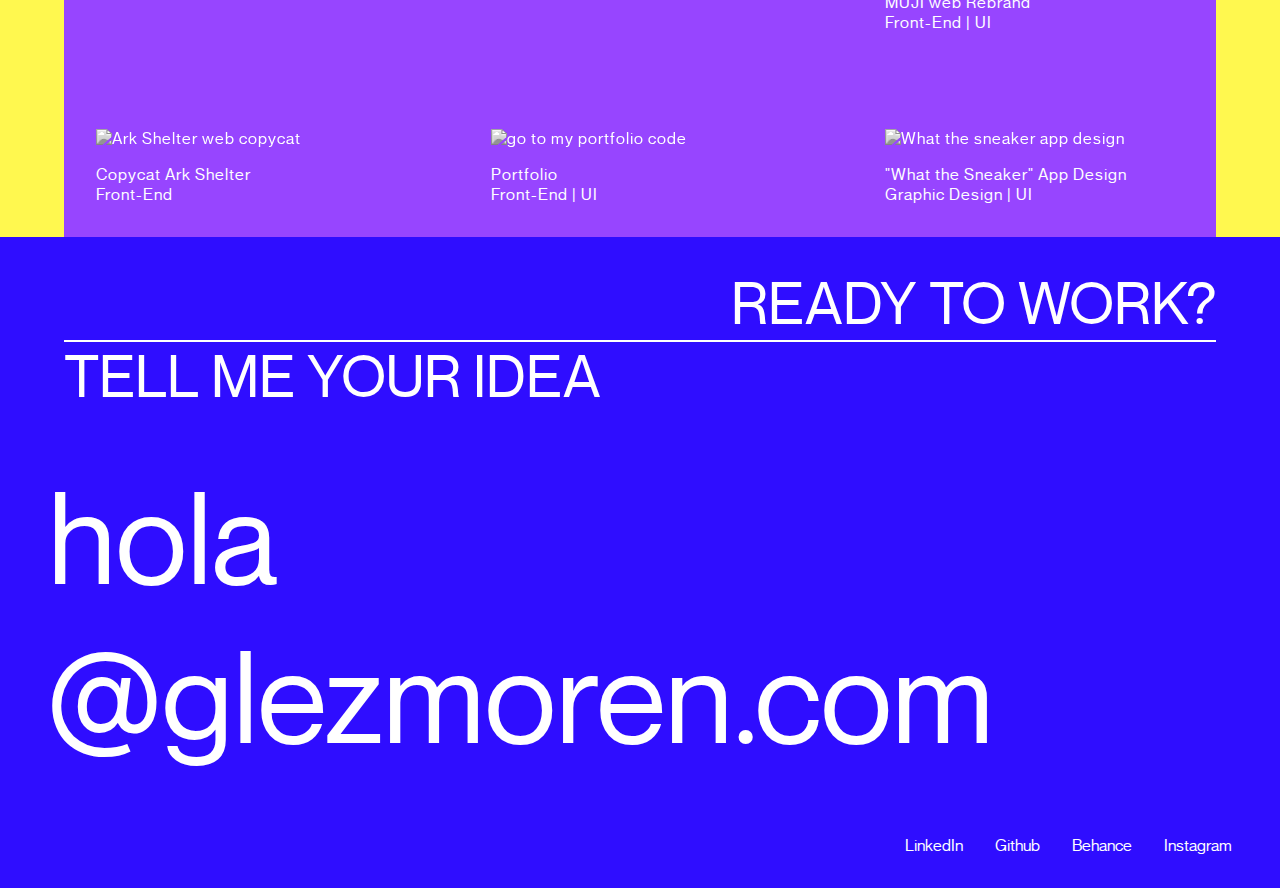
==== commit 20c4a7b2: "imagenes y añadiendo port a works" ====
--- a/index.html
+++ b/index.html
@@ -40,18 +40,60 @@
     <main class="main">
         <div class="blanca">
             <div class="blanca__move">
-                <div class="blanca__hgroup">
-                    <h2 class="blanca__h2">Blanca<span class="blanca__span"></span> Glez Moren <span class="blanca__span no"></span></h2>
-                </div>
-                <div class="blanca__hgroup">
-                    <h2 class="blanca__h2">Blanca <span class="blanca__span"></span> Glez Moren <span class="blanca__span no"></span></h2>
-                </div>
-                <div class="blanca__hgroup">
-                    <h2 class="blanca__h2">Blanca <span class="blanca__span"></span> Glez Moren <span class="blanca__span no"></span></h2>
-                </div>
-                <div class="blanca__hgroup">
-                    <h2 class="blanca__h2">Blanca <span class="blanca__span"></span> Glez Moren <span class="blanca__span no"></span></h2>
-                </div>
+                
+                <div class="blanca__hgroup">
+                    <div class="blanca__h2">
+                        <div class="blanca__div punto">Blanca</div>
+                        <svg xmlns="http://www.w3.org/2000/svg" width="16" height="16"  fill="currentColor" class="blanca__punto" viewBox="0 0 16 16">
+                            <circle cx="8" cy="8" r="8"/>
+                        </svg>
+                        <div class="blanca__div">Glez</div>
+                        <div class="blanca__div">Moren</div>
+                        <svg xmlns="http://www.w3.org/2000/svg" width="16" height="16"  fill="currentColor" class="blanca__punto" viewBox="0 0 16 16">
+                            <circle cx="8" cy="8" r="8"/>
+                        </svg>
+                    </div>
+                </div>
+                <div class="blanca__hgroup">
+                    <div class="blanca__h2">
+                        <div class="blanca__div punto">Blanca</div>
+                        <svg xmlns="http://www.w3.org/2000/svg" width="16" height="16"  fill="currentColor" class="blanca__punto" viewBox="0 0 16 16">
+                            <circle cx="8" cy="8" r="8"/>
+                        </svg>
+                        <div class="blanca__div">Glez</div>
+                        <div class="blanca__div punto">Moren</div>
+                        <svg xmlns="http://www.w3.org/2000/svg" width="16" height="16"  fill="currentColor" class="blanca__punto" viewBox="0 0 16 16">
+                            <circle cx="8" cy="8" r="8"/>
+                        </svg>
+                    </div>
+                </div>
+                <div class="blanca__hgroup">
+                    <div class="blanca__h2">
+                        <div class="blanca__div punto">Blanca</div>
+                        <svg xmlns="http://www.w3.org/2000/svg" width="16" height="16"  fill="currentColor" class="blanca__punto" viewBox="0 0 16 16">
+                            <circle cx="8" cy="8" r="8"/>
+                        </svg>
+                        <div class="blanca__div">Glez</div>
+                        <div class="blanca__div punto">Moren</div>
+                        <svg xmlns="http://www.w3.org/2000/svg" width="16" height="16"  fill="currentColor" class="blanca__punto" viewBox="0 0 16 16">
+                            <circle cx="8" cy="8" r="8"/>
+                        </svg>
+                    </div>
+                </div>
+                <div class="blanca__hgroup">
+                    <div class="blanca__h2">
+                        <div class="blanca__div punto">Blanca</div>
+                        <svg xmlns="http://www.w3.org/2000/svg" width="16" height="16"  fill="currentColor" class="blanca__punto" viewBox="0 0 16 16">
+                            <circle cx="8" cy="8" r="8"/>
+                        </svg>
+                        <div class="blanca__div">Glez</div>
+                        <div class="blanca__div punto">Moren</div>
+                        <svg xmlns="http://www.w3.org/2000/svg" width="16" height="16"  fill="currentColor" class="blanca__punto" viewBox="0 0 16 16">
+                            <circle cx="8" cy="8" r="8"/>
+                        </svg>
+                    </div>
+                </div>
+                
             </div>
         </div>
         <div class="amarillo">
@@ -74,149 +116,159 @@
                 <a href="mailto:hola@glezmoren.com" class="amarillo__facea" target="_blank" title="contact me"><svg id="c5078b7f-6e88-4ef5-88eb-3af2309f8f3b" data-name="Capa 1" xmlns="http://www.w3.org/2000/svg" viewBox="0 0 274 274" class="amarillo__face">
                         <defs><style>.\33 6cace6c-1a09-4486-8d28-8b35a6885821{fill:#9745ff;}.\30 4fdebb9-533c-4d2a-ba08-3259839e1be8,.\32 e481c26-ab48-49b2-b262-c03ca54c8f40{fill:#fff;}.\30 4fdebb9-533c-4d2a-ba08-3259839e1be8,.\32 e481c26-ab48-49b2-b262-c03ca54c8f40,.\34 31b35a5-b20d-4b06-9ef4-843e4787010a,.\35 0c929c9-5038-4495-b501-98d24a2f15c8,.\35 9a2e126-3a81-45c6-9d16-26efd33a2378{stroke:#000;}.\32 e481c26-ab48-49b2-b262-c03ca54c8f40{stroke-miterlimit:10;}.\35 0c929c9-5038-4495-b501-98d24a2f15c8{fill:none;}.\30 4fdebb9-533c-4d2a-ba08-3259839e1be8,.\34 31b35a5-b20d-4b06-9ef4-843e4787010a,.\35 0c929c9-5038-4495-b501-98d24a2f15c8,.\35 9a2e126-3a81-45c6-9d16-26efd33a2378{stroke-linecap:round;stroke-linejoin:round;}.\35 0c929c9-5038-4495-b501-98d24a2f15c8,.\35 9a2e126-3a81-45c6-9d16-26efd33a2378{stroke-width:2px;}.\35 9a2e126-3a81-45c6-9d16-26efd33a2378{fill:#ff57db;}</style></defs><title>studies</title><circle class="36cace6c-1a09-4486-8d28-8b35a6885821" cx="137" cy="137" r="136"/><path d="M250,115a135,135,0,1,1-95.46,39.54A134.11,134.11,0,0,1,250,115m0-2A137,137,0,1,0,387,250,137,137,0,0,0,250,113Z" transform="translate(-113 -113)"/><path d="M130.12,241.85c-.22,3.42,2.84,5.08,5.54,5.26s5.94-.66,6.19-4.28a4.52,4.52,0,0,0-4.24-5l-.31,4.69-1.61-.11.43-6.5,7.49.5-.08,1.2-2.08.47v0a5.22,5.22,0,0,1,2,4.81c-.28,4.18-3.58,6.27-7.92,6s-7.29-3.2-7-7.18c.25-3.65,2.27-5.43,5-5.75l-.12,1.81C131.35,238.09,130.27,239.67,130.12,241.85Z" transform="translate(-113 -113)"/><path d="M129.8,231.63l1.12-5.74c.54-2.79,2.41-4.37,4.93-3.89a3.35,3.35,0,0,1,3.07,3.23h0c1.22-3,6.56-.8,6.94-1.49l.12,0-.38,1.92c-.71.5-5.57-1.84-6.27,1.74l-.79,4.06,5.72,1.11-.34,1.78Zm7.2-.45.69-3.54c.28-1.46.46-3.34-2-3.82s-3,1.33-3.28,2.8l-.69,3.54Z" transform="translate(-113 -113)"/><path d="M143.62,219.24l3,2.31-.57,1.79L134,213.87l.62-1.92,15.35-.66-.57,1.79-3.83.11Zm.22-6-8,.15v0l6.38,4.73Z" transform="translate(-113 -113)"/><path d="M137.32,204.3l2.36-5.22c1.09-2.41,3-3.78,5.75-2.53s3,3.58,1.89,6l-1.61,3.57,5.49,2.48-.74,1.66Zm6.92,1.14,1.7-3.75c.74-1.63.34-2.76-1.26-3.49s-2.71-.27-3.45,1.36l-1.69,3.75Z" transform="translate(-113 -113)"/><path d="M144,190.52l5.24,3.17,4-6.59L148,183.93l.94-1.55,12.34,7.46-.94,1.55-5.71-3.45-4,6.59,5.71,3.45-.94,1.56-12.34-7.47Z" transform="translate(-113 -113)"/><path d="M152.17,178l11.67,8.46-1.06,1.47-11.68-8.46Z" transform="translate(-113 -113)"/><path d="M159.38,171.11c-2.25,2.6-.95,5.62,1.25,7.52s5.39,2.77,7.63.18a4,4,0,0,0-.1-5.8l1.19-1.37a5.83,5.83,0,0,1,.13,8.22c-2.59,3-6.75,3-10,.14s-3.87-6.95-1.29-9.94a5.84,5.84,0,0,1,7.83-1.34l-1.19,1.38A4.07,4.07,0,0,0,159.38,171.11Z" transform="translate(-113 -113)"/><path d="M168.07,160.12l4-3.34c3-2.54,6.58-2.12,9.55,1.45s2.73,7.09-.32,9.64l-4,3.34Zm9.6,8.69,2.62-2.18c2.82-2.35,1.76-5.07,0-7.24s-4.3-3.72-7.12-1.37l-2.62,2.18Z" transform="translate(-113 -113)"/><path d="M190.94,150.83l.87,1.36-6.21,4,2.75,4.23,7.22-4.68.88,1.35-8.75,5.67-7.84-12.1,8.54-5.54.88,1.36-7,4.55,2.46,3.81Z" transform="translate(-113 -113)"/><path d="M205.56,148.28c.94,1.88.42,4.33-2.84,5.95-3.05,1.53-6.23,1.08-7.89-1.79l1.63-.81c1.06,1.68,2.83,2.51,5.54,1.16,2.23-1.12,2.52-2.54,1.94-3.7-.88-1.76-2-1.61-5.22-.84-2.16.51-4.8,1-6.05-1.51-1-2-.13-4.18,2.72-5.6s5.36-.92,6.91,1.65l-1.62.81c-1.1-1.62-2.52-2-4.56-1-1.83.91-2.45,2.1-1.92,3.17.85,1.71,2.36,1.25,4.49.78C202,145.8,204.1,145.34,205.56,148.28Z" transform="translate(-113 -113)"/><path d="M205.27,137l5.41,13.36-1.68.68-5.41-13.36Z" transform="translate(-113 -113)"/><path d="M215.1,135c-3.28,1-3.75,4.45-3,7s2.72,5.33,6.19,4.28a4.52,4.52,0,0,0,3.17-5.73L217,141.94l-.47-1.54,6.23-1.89,2.18,7.18-1.16.35-1.17-1.78,0,0a5.21,5.21,0,0,1-3.78,3.57c-4,1.22-7.13-1.12-8.4-5.29s.42-7.95,4.24-9.11c3.49-1.06,5.88.2,7.16,2.67l-1.74.53C219,134.81,217.18,134.36,215.1,135Z" transform="translate(-113 -113)"/><path d="M224.62,131l2.19-.36,9,10.56h0L234,129.51l1.79-.29,2.33,14.22-2.19.36-9-10.51h0L228.75,145l-1.79.3Z" transform="translate(-113 -113)"/><path d="M249.25,134.58l.07,1.62-7.39.32.21,5,8.61-.38.07,1.62-10.42.45-.62-14.42,10.18-.44L250,130l-8.37.36.2,4.53Z" transform="translate(-113 -113)"/><path d="M253.55,128.45l5.84.41c2.83.2,4.64,1.86,4.46,4.42a3.32,3.32,0,0,1-2.83,3.44v0c3.16.85,1.6,6.42,2.32,6.72v.12l-1.95-.14c-.58-.65,1.15-5.76-2.49-6l-4.13-.29-.4,5.82-1.81-.12Zm1.33,7.09,3.6.26c1.49.1,3.37,0,3.55-2.45s-1.69-2.8-3.18-2.91l-3.6-.25Z" transform="translate(-113 -113)"/><path d="M274.7,139.65l-.32,1.59-5.3-1.05.31-1.58Z" transform="translate(-113 -113)"/><path d="M284,148.75c-3.65-1.22-4.55-3.78-3.62-6.58l3.07-9.12,1.72.58-3.07,9.12c-.74,2.22.05,3.68,2.42,4.47s3.88.11,4.62-2.1l3.07-9.12,1.72.58-3.07,9.11C290,148.49,287.7,150,284,148.75Z" transform="translate(-113 -113)"/><path d="M296.78,137.71l1.82.86.75,6.73h0l5.68-3.69,1.83.86-7.14,4.39,1.29,8.79-2-.95-.77-7.07h0l-5.93,3.92-2-1L297.9,146Z" transform="translate(-113 -113)"/><path d="M311,144.23l-8.72,15.28-1.22-.7,8.71-15.27Z" transform="translate(-113 -113)"/><path d="M310.11,161.72c-3.18-2.17-3.36-4.88-1.7-7.31l5.42-7.95,1.5,1-5.42,8c-1.32,1.94-1,3.55,1.11,5s3.7,1.16,5-.77l5.42-8,1.5,1-5.42,7.95C315.88,163.07,313.29,163.89,310.11,161.72Z" transform="translate(-113 -113)"/><path d="M327,156l-9.05,11.22-1.42-1.14,9.06-11.22Z" transform="translate(-113 -113)"/><path d="M330.42,170.54l-1.13,1.16-3.88-3.76,1.12-1.16Z" transform="translate(-113 -113)"/><path d="M334.32,178.23l-3.61,1.27L329.54,178l14.57-4.88,1.27,1.57-7.92,13.16-1.17-1.46,2-3.25Zm4.87,3.48,4.26-6.7,0,0L336,177.69Z" transform="translate(-113 -113)"/><path d="M350.3,181.23l3.11,5c1.52,2.41,1.23,4.85-.94,6.21a3.32,3.32,0,0,1-4.44-.25l0,0c1.18,3.05-4.25,5.07-4.05,5.83l-.11.07-1-1.66c.18-.85,5.34-2.47,3.4-5.56l-2.2-3.51-4.94,3.1-1-1.53Zm-4.95,5.25,1.92,3.06c.8,1.26,2,2.75,4.07,1.42s1.27-3,.48-4.28l-1.92-3.06Z" transform="translate(-113 -113)"/><path d="M357.62,197.14l-2.08-4.32,1.45-.7,5,10.28-1.45.7-2.09-4.32-11.53,5.56-.79-1.63Z" transform="translate(-113 -113)"/><path d="M364.7,209.46l1.51,5c1.15,3.8-.61,6.88-5,8.23s-7.6-.25-8.75-4.05l-1.51-5ZM353,214.91l1,3.26c1.07,3.51,4,3.6,6.68,2.78s5.1-2.51,4-6l-1-3.27Z" transform="translate(-113 -113)"/><path d="M369,225.44l-14.11,3-.38-1.77,14.11-3Z" transform="translate(-113 -113)"/><path d="M369.78,229l.77,5.8c.37,2.82-.9,4.92-3.44,5.25a3.33,3.33,0,0,1-3.93-2.08h0c-.2,3.26-6,2.85-6.11,3.62h-.13l-.25-1.94c.52-.69,5.87,0,5.39-3.64l-.54-4.09-5.77.76-.24-1.8Zm-6.68,2.71.48,3.58c.19,1.48.62,3.32,3.1,3s2.41-2.21,2.21-3.69l-.47-3.58Z" transform="translate(-113 -113)"/><path d="M365.4,252.25l-1.61,0-.13-7.4-5,.08.15,8.62-1.62,0L357,243.18l14.42-.26.18,10.19-1.61,0-.15-8.37-4.54.08Z" transform="translate(-113 -113)"/><path d="M369.53,262.4c.34-3.41-2.47-5.13-5.36-5.42s-6,.85-6.34,4.26a4,4,0,0,0,3.43,4.67l-.18,1.81a5.83,5.83,0,0,1-4.85-6.64c.39-3.94,3.79-6.33,8.12-5.9s7.18,3.45,6.78,7.38a5.82,5.82,0,0,1-5.62,5.6l.18-1.8A4.09,4.09,0,0,0,369.53,262.4Z" transform="translate(-113 -113)"/><path d="M367.29,274.88l1-4.69,1.58.34-2.44,11.15-1.58-.34,1-4.69-12.51-2.74.39-1.78Z" transform="translate(-113 -113)"/><path d="M360.28,280.94c4.1,1.43,6.14,5.13,4.74,9.13s-5.29,5.63-9.39,4.2-6.15-5.14-4.75-9.14S356.19,279.51,360.28,280.94Zm-4,11.61c2.94,1,6.07.41,7.27-3s-.88-5.86-3.82-6.88-6.09-.41-7.28,3S353.3,291.53,356.23,292.55Z" transform="translate(-113 -113)"/><path d="M360.9,299.91l-2.62,5.23c-1.27,2.54-3.5,3.57-5.79,2.42-1.86-.94-2.44-2.33-2.09-3.94l0,0c-2,2.59-6.54-1-7.09-.44l-.11-.06.88-1.74c.82-.29,4.87,3.28,6.51,0l1.85-3.7-5.2-2.61.81-1.63Zm-7-1.5-1.62,3.22c-.67,1.33-1.35,3.09.88,4.21s3.24-.47,3.91-1.8l1.62-3.23Z" transform="translate(-113 -113)"/><path d="M342.43,315.12l-1.34-.9,3-4.49,1.34.89Z" transform="translate(-113 -113)"/><path d="M344.35,326.86l-10.57-6,0,0,6.53,10.37-1.36,1.48-10.9-5.6,0,0,6.86,10-1.29,1.41-8.23-12.38,1.36-1.48,11.37,5.9,0,0-6.87-10.81,1.36-1.49,13,7.11Z" transform="translate(-113 -113)"/><path d="M320,341.74l-1-1.24,5.71-4.71-3.2-3.9-6.65,5.48-1-1.24,8.05-6.64,9.18,11.13-7.86,6.48-1-1.24,6.46-5.33-2.89-3.5Z" transform="translate(-113 -113)"/><path d="M309.72,348.19l0,0a3.34,3.34,0,0,1-4.3-1.48c-1.44-2.23-.69-4.55,1.82-6.17l5.22-3.37,7.83,12.11-4.88,3.15c-2.47,1.6-4.71,1.4-5.93-.48A2.94,2.94,0,0,1,309.72,348.19Zm2.07-8.71L308,342c-1.95,1.26-1.76,2.6-1,3.74a2.38,2.38,0,0,0,3.48.82l4.19-2.71Zm.09,8c-1.73,1.12-1.72,2.17-1,3.27a2.11,2.11,0,0,0,3.24.55l3.76-2.43-2.4-3.71Z" transform="translate(-113 -113)"/><path d="M304.2,358.9,299.42,361c-3.63,1.61-6.91.24-8.79-4s-.68-7.57,2.95-9.18l4.78-2.11Zm-6.84-11-3.12,1.38c-3.36,1.48-3.09,4.39-1.95,7s3.12,4.75,6.48,3.27l3.11-1.38Z" transform="translate(-113 -113)"/><path d="M279.64,361.57l-.47-1.55,7.08-2.16L284.78,353l-8.24,2.51-.47-1.54,10-3,4.21,13.79-9.74,3-.47-1.54,8-2.45-1.33-4.34Z" transform="translate(-113 -113)"/><path d="M276.23,368.72l-6.33-11.65h0l-1.76,13.14-1.89.35,2.35-15.1,2-.36,7.58,13.27Z" transform="translate(-113 -113)"/><path d="M253.8,365.35l-.11-1.61,7.39-.51-.35-5-8.59.59-.11-1.61,10.4-.72,1,14.39-10.17.7-.11-1.61,8.35-.57-.31-4.53Z" transform="translate(-113 -113)"/><path d="M247.94,371.49l.46-12.8-7.56-.27.06-1.62,9.37.34-.52,14.42Z" transform="translate(-113 -113)"/><path d="M239.84,364.05c-.65,4.29-3.91,7-8.1,6.35s-6.51-4.16-5.86-8.45,3.91-7,8.1-6.37S240.48,359.76,239.84,364.05Zm-12.17-1.83c-.46,3.07.72,6,4.31,6.58s5.6-1.95,6.06-5-.72-6.06-4.31-6.6S228.13,359.15,227.67,362.22Z" transform="translate(-113 -113)"/><path d="M221.35,368.18l-5.51-1.57c-2.55-.72-4.19-2.4-3.36-5.31s3.11-3.48,5.65-2.76l3.76,1.07,1.65-5.81,1.75.5Zm.1-7-4-1.12c-1.72-.49-2.78.07-3.26,1.75s.13,2.73,1.85,3.22l4,1.12Z" transform="translate(-113 -113)"/><path d="M202.32,355.13l.61-1.5,6.85,2.81,1.91-4.67-8-3.26.61-1.49,9.65,4-5.47,13.34-9.42-3.86.61-1.49,7.75,3.17,1.72-4.2Z" transform="translate(-113 -113)"/><path d="M195.82,358.86,190.7,356c-2.49-1.37-3.43-3.64-2.19-5.88a3.32,3.32,0,0,1,4-1.93l0,0c-2.5-2.09,1.25-6.49.72-7.06l.06-.11,1.71,1c.25.83-3.47,4.74-.27,6.5l3.62,2,2.81-5.11,1.59.88Zm1.78-7-3.16-1.74c-1.31-.72-3-1.47-4.25.72s.35,3.25,1.66,4l3.16,1.75Z" transform="translate(-113 -113)"/><path d="M181.33,339.8l.95-1.31,4.37,3.19-1,1.3Z" transform="translate(-113 -113)"/><path d="M170.23,341.88l-1.77-1.73,5.13-11.73,0,0L162,333.81l-1.78-1.73,10.07-10.32,1.3,1.27-8.28,8.48,0,0,11.4-5.44,1.15,1.12-5.16,11.53,0,0,8.28-8.49,1.3,1.27Z" transform="translate(-113 -113)"/><path d="M163.33,324.82c-3.44,2.62-7.66,2.29-10.22-1.08s-1.78-7.52,1.67-10.15,7.68-2.3,10.24,1.07S166.78,322.19,163.33,324.82ZM155.88,315c-2.47,1.89-3.69,4.84-1.49,7.73s5.37,2.49,7.84.61,3.71-4.85,1.51-7.74S158.35,313.15,155.88,315Z" transform="translate(-113 -113)"/><path d="M147.12,311.55l2.44,4.14-1.39.81-5.8-9.83,1.39-.82L146.2,310l11-6.51.92,1.57Z" transform="translate(-113 -113)"/><path d="M140.47,302.6l12.95-6.35.8,1.63-12.95,6.35Z" transform="translate(-113 -113)"/><path d="M145.62,297.12c-4.05,1.54-8,0-9.5-3.95s.44-7.71,4.49-9.25,8,0,9.52,3.94S149.68,295.58,145.62,297.12Zm-4.36-11.5c-2.91,1.1-4.92,3.59-3.63,7s4.44,3.93,7.35,2.82,4.93-3.59,3.64-7S144.16,284.51,141.26,285.62Z" transform="translate(-113 -113)"/><path d="M132.9,282.91l-.5-2.16,10-9.69v0l-11.57,2.67-.41-1.77,14-3.24.5,2.16L135,280.52v0l11.54-2.66.41,1.77Z" transform="translate(-113 -113)"/><path d="M137.26,258.21l1.6-.16.52,5.39-1.61.15Z" transform="translate(-113 -113)"/><path class="2e481c26-ab48-49b2-b262-c03ca54c8f40" d="M250.51,200.86c4.37-7.43,11.11-13.71,19.35-16.24s18-.81,24,5.36c5.35,5.48,7.17,13.52,7.39,21.17.29,9.86-1.81,20-7.27,28.19s-14.55,14.26-24.4,14.76-20.06-5.21-23.65-14.39C240.88,226.84,243.67,212.5,250.51,200.86Z" transform="translate(-113 -113)"/><path class="2e481c26-ab48-49b2-b262-c03ca54c8f40" d="M203.63,180.59a18.88,18.88,0,0,1,7.56-2.79,18.2,18.2,0,0,1,11.49,3c9.1,5.71,13.61,16.71,14.93,27.37,1.07,8.7.28,18-4.32,25.42s-13.63,12.58-22.19,10.73c-6.25-1.36-11.34-6.11-14.53-11.65C187.24,216.44,185.41,191.59,203.63,180.59Z" transform="translate(-113 -113)"/><path class="50c929c9-5038-4495-b501-98d24a2f15c8" d="M169.07,267.66c8.36,1.7,17.44-4.94,18.35-13.42" transform="translate(-113 -113)"/><path class="50c929c9-5038-4495-b501-98d24a2f15c8" d="M182.62,263.62c8.85,12.59,19.86,24.1,33.72,30.8A63.94,63.94,0,0,0,298,271.48" transform="translate(-113 -113)"/><path class="59a2e126-3a81-45c6-9d16-26efd33a2378" d="M283.54,316.61a23,23,0,0,0,8.1,2.25,20,20,0,0,0,17.91-9.24A22.26,22.26,0,0,0,311,289.31a25.06,25.06,0,0,0-15.31-13.67c.09,0-9.65,9.92-10.7,10.83-4.2,3.63-17,10-17,11C268,304.47,278.09,314,283.54,316.61Z" transform="translate(-113 -113)"/><path class="50c929c9-5038-4495-b501-98d24a2f15c8" d="M289.8,291.87a19.18,19.18,0,0,1,8.6,12.92" transform="translate(-113 -113)"/><path class="431b35a5-b20d-4b06-9ef4-843e4787010a" d="M204.48,214.45c4.15-1.72,7.66-4.69,10.83-7.87,5.93-6,11.17-13.7,10.38-22.06a17.58,17.58,0,0,0-20.75-5.07,23.55,23.55,0,0,0-8.73,7.66C188.78,197.27,183.29,223.24,204.48,214.45Z" transform="translate(-113 -113)"/><path class="431b35a5-b20d-4b06-9ef4-843e4787010a" d="M279.93,216.91a45.08,45.08,0,0,0,16.56-16.15,7.11,7.11,0,0,0,1.18-3.06,6.45,6.45,0,0,0-1.09-3.6c-4.11-7.09-12.66-11-20.84-10.53s-15.83,5-21.15,11.19a44.67,44.67,0,0,0-8,14.31c-.56,1.61-2.72,6.25-2,7.87s4.66,2.73,6.15,3.26C260.27,223.56,271.24,221.79,279.93,216.91Z" transform="translate(-113 -113)"/><path class="04fdebb9-533c-4d2a-ba08-3259839e1be8" d="M208,182.89a8.42,8.42,0,0,0-4.92,1,4.84,4.84,0,0,0-2.46,4.19,3.43,3.43,0,0,0,3.21,3.3c1.39,0,2.56-1,3.6-1.92l1.91-1.71a3.5,3.5,0,0,0,.93-1.1,2.39,2.39,0,0,0-.4-2.34,7.13,7.13,0,0,0-1.91-1.58" transform="translate(-113 -113)"/><path class="04fdebb9-533c-4d2a-ba08-3259839e1be8" d="M266.61,193.27a3.62,3.62,0,0,0-.69,3.28,2.88,2.88,0,0,0,.8,1,6.19,6.19,0,0,0,6.24.75,14.7,14.7,0,0,0,5.21-4c2.46-2.67,2.65-7.2-1.81-7C273.09,187.55,268.34,190.67,266.61,193.27Z" transform="translate(-113 -113)"/>
                 </svg></a>
-                <ul class="amarillo__ul">
-                    <li class="amarillo__li">
-                        <button class="amarillo__dato works" id="works">Works</button></li>
-                    <li class="amarillo__li">
-                        <button class="amarillo__dato about">About</button></li>
-                </ul>
-                <div class="amarillo__container">
-                    <div class="amarillo__bloque about">
-                        <img src="assets/Blanca.jpg" loading="lazy" alt="" class="about__img" title="Blanca Glez Moreno">
-                        <div class="about__texto">
-                            <p class="about__p">Hi! I'm <a href="mailto:hola@glezmoren.com" class="about__a" target="_blank title="contact me">Blanca</a> aka <a href="https://www.instagram.com/glezmoren/" class="about__a" title="my instagram" target="_blank">@glezmoren</a> graphic designer,  front-end developer, motion grapher and art director based in Madrid. Always creating and thinking about new stuff. Passionate about colors, the art of creating.</p>
-                            <p class="about__p">Also passionate about the complexity of the psyque, that's why I've been distracted from my artist career a few years...until I graduated as a psychologist. At this point, I got tired of art being just my hobby and also of youtube tutorials. So I put the backpack back on my back and decided to turn my hobby into my professional career.Now I'm a very happy artist whose hobby is psychology.</p>
-                            <p class="about__p">
-                            Ready to work? Send me an email with your proposal or the receip of your favorite dish.</p>
+                <div class="amarillo__junto">
+                    <ul class="amarillo__ul">
+                        <li class="amarillo__li">
+                            <button class="amarillo__dato works" id="works">Works</button></li>
+                        <li class="amarillo__li">
+                            <button class="amarillo__dato about">About</button></li>
+                    </ul>
+                    <div class="amarillo__container">
+                        <div class="amarillo__bloque about">
+                            <img src="assets/Blanca.jpg" loading="lazy" alt="" class="about__img" title="Blanca Glez Moreno">
+                            <div class="about__texto">
+                                <p class="about__p">Hi! I'm <a href="mailto:hola@glezmoren.com" class="about__a" target="_blank title="contact me">Blanca</a> aka <a href="https://www.instagram.com/glezmoren/" class="about__a" title="my instagram" target="_blank">@glezmoren</a> graphic designer,  front-end developer, motion grapher and art director based in Madrid. Always creating and thinking about new stuff. Passionate about colors, the art of creating.</p>
+                                <p class="about__p">Also passionate about the complexity of the psyque, that's why I've been distracted from my artist career a few years...until I graduated as a psychologist. At this point, I got tired of art being just my hobby and also of youtube tutorials. So I put the backpack back on my back and decided to turn my hobby into my professional career.Now I'm a very happy artist whose hobby is psychology.</p>
+                                <p class="about__p">
+                                Ready to work? Send me an email with your proposal or the receip of your favorite dish.</p>
+                            </div>
+                        
                         </div>
-                      
-                    </div>
-                    <div class="amarillo__bloque works activo">
-                        <section class="works__section">
-                            <a href="#" class="works__a" target="_blank" title="">
-                                <img src="assets/powerofwomen.jpg" loading="lazy" alt="Power of women" class="works__img">
-                                <h2 class="works__h2">Power of women</h2>
-                                <p class="works__p">Illustration</p>
-                            </a>
-                        </section>
-                        <section class="works__section">   
-                            <a href="#" class="works__a" target="_blank" title="">
-                                <img src="assets/hangover.jpg" loading="lazy" alt="Hangover" class="works__img">
-                                <h2 class="works__h2">Hangover</h2>
-                                <p class="works__p">Illustration</p>
-                            </a>    
-                        </section> 
-                        <section class="works__section">
-                            <a href="#" class="works__a" target="_blank" title="">
-                                <img src="assets/el-kanka.jpg" loading="lazy" alt="Music Artwork El kanka" class="works__img">
-                                <h2 class="works__h2">El kanka</h2>
-                                <p class="works__p">Design & Illustration</p>
-                            </a>
-                        </section>
-                        <section class="works__section">
-                            <a href="#" class="works__a" target="_blank" title="">
-                                <img src="assets/albany.jpg" loading="lazy" alt="Music Artwork La Albany" class="works__img">
-                                <h2 class="works__h2">Music Artwork La Albany</h2>
-                                <p class="works__p">Illustration</p>
-                            </a>
-                        </section>
-                        <section class="works__section">
-                            <a href="#" class="works__a" target="_blank" title="">
-                                <img src="assets/lorelativodeltamaniouno.jpg" loading="lazy" alt="" class="works__img">
-                                <h2 class="works__h2">Lo relativo del tamaño I</h2>
-                                <p class="works__p">Illustration</p>
-                            </a>
-                        </section>
-                        <section class="works__section">
-                            <a href="#" class="works__a" target="_blank" title="">
-                                <img loading="lazy" src="assets/lorelativodeltamaniodos.jpg" loading="lazy" alt="" class="works__img">
-                                <h2 class="works__h2">Lo relativo del tamaño II</h2>
-                                <p class="works__p">Illustration</p>
-                            </a>
-                        </section>
-                        <section class="works__section">
-                            <a href="#" class="works__a" target="_blank" title="">
-                                <!-- <picture>
-                                    <source srcset="assets/lucky_sands_retina.jpg" media="screen and (min-width:1200px)">
-                                    <img loading="lazy" src="assets/lucky_sands.jpg" loading="lazy" alt="Lucky Sands" class="works__img">
-                                </picture> -->
-                                <img src="assets/rect_lucky_sandsrect_.jpg" loading="lazy" alt="Lucky Sands" class="works__img">
-                                
-                                <h2 class="works__h2">Lucky Sands</h2>
-                                <p class="works__p">Illustration</p>
-                            </a>
-                        </section>
-                        <section class="works__section">
-                            <a href="#" class="works__a" target="_blank" title="">
-                                <img src="assets/rect_poster_van_gogh_reina_sofiarect_.jpg" loading="lazy" alt="Poster Van Gogh" class="works__img">
-                                <h2 class="works__h2">Van Gogh Reina Sofia Museum</h2>
-                                <p class="works__p">Illustration</p>
-                            </a>
-                        </section>
-                        <section class="works__section">
-                            <a href="#" class="works__a" target="_blank" title="">
-                                <img src="assets/rect_levis_glezmorenrect_.jpg" loading="lazy" alt="Levis by glezmoren" class="works__img">
-                                <h2 class="works__h2">Levi's x glezmoren</h2>
-                                <p class="works__p">Design & Illustration</p>
-                            </a>
-                        </section>
-                        <section class="works__section">
-                            <a href="#" class="works__a" target="_blank" title="">
-                                <img src="assets/rebrand_bach.jpg" loading="lazy" alt="Rebrand Bach wine" class="works__img">
-                                <h2 class="works__h2">Rebrand of Bach Extrísimo white wine</h2>
-                                <p class="works__p">Design & Illustration</p>
-                            </a>
-                        </section>
-                        <section class="works__section">
-                            <a href="#" class="works__a" target="_blank" title="">
-                                <img src="assets/rect_cambio_climaticounorect_.jpg" loading="lazy" alt="Climate change 1.0" class="works__img">
-                                <h2 class="works__h2">Climate change 1.0</h2>
-                                <p class="works__p">Graphic Design</p>
-                            </a>
-                        </section>
-                        <section class="works__section">
-                            <a href="#" class="works__a" target="_blank" title="">
-                                <img src="assets/rect_cambio_climaticodosrect_.jpg" loading="lazy" alt="Climate change 2.0" class="works__img">
-                                <h2 class="works__h2">Climate change 2.0</h2>
-                                <p class="works__p">Graphic Design</p>
-                            </a>
-                        </section>
-                        <section class="works__section">
-                            <a href="#" class="works__a" target="_blank" title="">
-                                <img src="assets/no_lo_pienses_mas_ikea.jpg" loading="lazy" alt="Poster Ikea" class="works__img">
-                                <h2 class="works__h2">Ikea</h2>
-                                <p class="works__p">Graphic Design</p>
-                            </a>
-                        </section>
-                        <section class="works__section">
-                            <a href="#" class="works__a" target="_blank" title="">
-                                <img src="assets/rect_renferect_.jpg" loading="lazy" alt="Go bakc home renfe" class="works__img">
-                                <h2 class="works__h2">Go back home Renfe</h2>
-                                <p class="works__p">Graphic Design</p>
-                            </a>
-                        </section>
-                        <section class="works__section">
-                            <a href="#" class="works__a" target="_blank" title="">
-                                <img src="assets/muji.jpg" loading="lazy" alt="" class="works__img">
-                                <h2 class="works__h2">MUJI web Rebrand</h2>
-                                <p class="works__p">UI Front-End</p>
-                            </a>
-                        </section>
-                        <section class="works__section">
-                            <a href="#" class="works__a" target="_blank" title="">
-                                <img src="assets/arkshelter.jpg" loading="lazy" alt="Ark Shelter web copycat" class="works__img">
-                                <h2 class="works__h2">Copycat Ark Shelter</h2>
-                                <p class="works__p">Front-End</p>
-                            </a>
-                        </section>
-                        <section class="works__section">
-                            <a href="#" class="works__a" target="_blank" title="">
-                                <img src="assets/wts.jpg" loading="lazy" alt="What the sneaker app design" class="works__img">
-                                <h2 class="works__h2">"What the Sneaker" App Design</h2>
-                                <p class="works__p">Graphic Design | UI</p>
-                            </a>
-                        </section>
-                    </div>
+                        <div class="amarillo__bloque works activo">
+                            <section class="works__section">
+                                <a href="#" class="works__a" target="_blank" title="">
+                                    <img src="assets/powerofwomen.jpg" loading="lazy" alt="Power of women" class="works__img">
+                                    <h2 class="works__h2">Power of women</h2>
+                                    <p class="works__p">Illustration</p>
+                                </a>
+                            </section>
+                            <section class="works__section">   
+                                <a href="#" class="works__a" target="_blank" title="">
+                                    <img src="assets/hangover.jpg" loading="lazy" alt="Hangover" class="works__img">
+                                    <h2 class="works__h2">Hangover</h2>
+                                    <p class="works__p">Illustration</p>
+                                </a>    
+                            </section> 
+                            <section class="works__section">
+                                <a href="#" class="works__a" target="_blank" title="">
+                                    <img src="assets/el-kanka.jpg" loading="lazy" alt="Music Artwork El kanka" class="works__img">
+                                    <h2 class="works__h2">El kanka</h2>
+                                    <p class="works__p">Design & Illustration</p>
+                                </a>
+                            </section>
+                            <section class="works__section">
+                                <a href="#" class="works__a" target="_blank" title="">
+                                    <img src="assets/albany.jpg" loading="lazy" alt="Music Artwork La Albany" class="works__img">
+                                    <h2 class="works__h2">Music Artwork La Albany</h2>
+                                    <p class="works__p">Illustration</p>
+                                </a>
+                            </section>
+                            <section class="works__section">
+                                <a href="#" class="works__a" target="_blank" title="">
+                                    <img src="assets/lorelativodeltamaniouno.jpg" loading="lazy" alt="" class="works__img">
+                                    <h2 class="works__h2">Lo relativo del tamaño I</h2>
+                                    <p class="works__p">Illustration</p>
+                                </a>
+                            </section>
+                            <section class="works__section">
+                                <a href="#" class="works__a" target="_blank" title="">
+                                    <img loading="lazy" src="assets/lorelativodeltamaniodos.jpg" loading="lazy" alt="" class="works__img">
+                                    <h2 class="works__h2">Lo relativo del tamaño II</h2>
+                                    <p class="works__p">Illustration</p>
+                                </a>
+                            </section>
+                            <section class="works__section">
+                                <a href="#" class="works__a" target="_blank" title="">
+                                    <!-- <picture>
+                                        <source srcset="assets/lucky_sands_retina.jpg" media="screen and (min-width:1200px)">
+                                        <img loading="lazy" src="assets/lucky_sands.jpg" loading="lazy" alt="Lucky Sands" class="works__img">
+                                    </picture> -->
+                                    <img src="assets/rect_lucky_sandsrect_.jpg" loading="lazy" alt="Lucky Sands" class="works__img">
+                                    
+                                    <h2 class="works__h2">Lucky Sands</h2>
+                                    <p class="works__p">Illustration</p>
+                                </a>
+                            </section>
+                            <section class="works__section">
+                                <a href="#" class="works__a" target="_blank" title="">
+                                    <img src="assets/rect_poster_van_gogh_reina_sofiarect_.jpg" loading="lazy" alt="Poster Van Gogh" class="works__img">
+                                    <h2 class="works__h2">Van Gogh Reina Sofia Museum</h2>
+                                    <p class="works__p">Illustration</p>
+                                </a>
+                            </section>
+                            <section class="works__section">
+                                <a href="#" class="works__a" target="_blank" title="">
+                                    <img src="assets/rect_levis_glezmorenrect_.jpg" loading="lazy" alt="Levis by glezmoren" class="works__img">
+                                    <h2 class="works__h2">Levi's x glezmoren</h2>
+                                    <p class="works__p">Design & Illustration</p>
+                                </a>
+                            </section>
+                            <section class="works__section">
+                                <a href="#" class="works__a" target="_blank" title="">
+                                    <img src="assets/rebrand_bach.jpg" loading="lazy" alt="Rebrand Bach wine" class="works__img">
+                                    <h2 class="works__h2">Rebrand of Bach Extrísimo white wine</h2>
+                                    <p class="works__p">Design & Illustration</p>
+                                </a>
+                            </section>
+                            <section class="works__section">
+                                <a href="#" class="works__a" target="_blank" title="">
+                                    <img src="assets/rect_cambio_climaticounorect_.jpg" loading="lazy" alt="Climate change 1.0" class="works__img">
+                                    <h2 class="works__h2">Climate change 1.0</h2>
+                                    <p class="works__p">Graphic Design</p>
+                                </a>
+                            </section>
+                            <section class="works__section">
+                                <a href="#" class="works__a" target="_blank" title="">
+                                    <img src="assets/rect_cambio_climaticodosrect_.jpg" loading="lazy" alt="Climate change 2.0" class="works__img">
+                                    <h2 class="works__h2">Climate change 2.0</h2>
+                                    <p class="works__p">Graphic Design</p>
+                                </a>
+                            </section>
+                            <section class="works__section">
+                                <a href="#" class="works__a" target="_blank" title="">
+                                    <img src="assets/no_lo_pienses_mas_ikea.jpg" loading="lazy" alt="Poster Ikea" class="works__img">
+                                    <h2 class="works__h2">Ikea</h2>
+                                    <p class="works__p">Graphic Design</p>
+                                </a>
+                            </section>
+                            <section class="works__section">
+                                <a href="#" class="works__a" target="_blank" title="">
+                                    <img src="assets/rect_renferect_.jpg" loading="lazy" alt="Go bakc home renfe" class="works__img">
+                                    <h2 class="works__h2">Go back home Renfe</h2>
+                                    <p class="works__p">Graphic Design</p>
+                                </a>
+                            </section>
+                            <section class="works__section">
+                                <a href="https://glezmoren.github.io/MUJI/" class="works__a" target="_blank" title="go to rebrand MUJI web">
+                                    <img src="assets/muji_rectt.png" loading="lazy" alt="" class="works__img">
+                                    <h2 class="works__h2">MUJI web Rebrand</h2>
+                                    <p class="works__p">Front-End | UI</p>
+                                </a>
+                            </section>
+                            <section class="works__section">
+                                <a href="https://glezmoren.github.io/Ark-Shelter/" class="works__a" target="_blank" title="go to Ark-Shelter Copycat">
+                                    <img src="assets/arkshelter.jpg" loading="lazy" alt="Ark Shelter web copycat" class="works__img">
+                                    <h2 class="works__h2">Copycat Ark Shelter</h2>
+                                    <p class="works__p">Front-End</p>
+                                </a>
+                            </section>
+                            <section class="works__section">
+                                <a href="https://glezmoren.github.io/portfolio/" class="works__a" target="_blank" title="go to my portfolio code">
+                                    <img src="assets/Blanca.jpg" loading="lazy" alt="go to my portfolio code" class="works__img">
+                                    <h2 class="works__h2">Portfolio</h2>
+                                    <p class="works__p">Front-End | UI</p>
+                                </a>
+                            </section>
+                            <section class="works__section">
+                                <a href="#" class="works__a" target="_blank" title="">
+                                    <img src="assets/wts.jpg" loading="lazy" alt="What the sneaker app design" class="works__img">
+                                    <h2 class="works__h2">"What the Sneaker" App Design</h2>
+                                    <p class="works__p">Graphic Design | UI</p>
+                                </a>
+                            </section>
+                        </div>
+                    </div>
+                </div>
             </div>
         </div>
     </main>
@@ -230,9 +282,9 @@
             <a href="mailto:hola@glezmoren.com" class="footer__email" title="send me an email">hola<br>@glezmoren.com</a>
             <ul class="footer__rrss">
                 <li class="footer__rs"><a href="" class="footer__a" title="have a look to my LinkedIn" target="_blank">LinkedIn</a></li>
-                <li class="footer__rs"><a href="" class="footer__a" title="have a look to my github" target="_blank">Github</a></li>
+                <li class="footer__rs"><a href="https://github.com/glezmoren" class="footer__a" title="have a look to my github" target="_blank">Github</a></li>
                 <li class="footer__rs"><a href="" class="footer__a" title="have a look to my behance" target="_blank">Behance</a></li>
-                <li class="footer__rs"><a href="" class="footer__a" title="have a look to my Instagram" target="_blank">Instagram</a></li>
+                <li class="footer__rs"><a href="https://www.instagram.com/glezmoren/" class="footer__a" title="have a look to my Instagram" target="_blank">Instagram</a></li>
             </ul>
         </div>      
     </footer>    
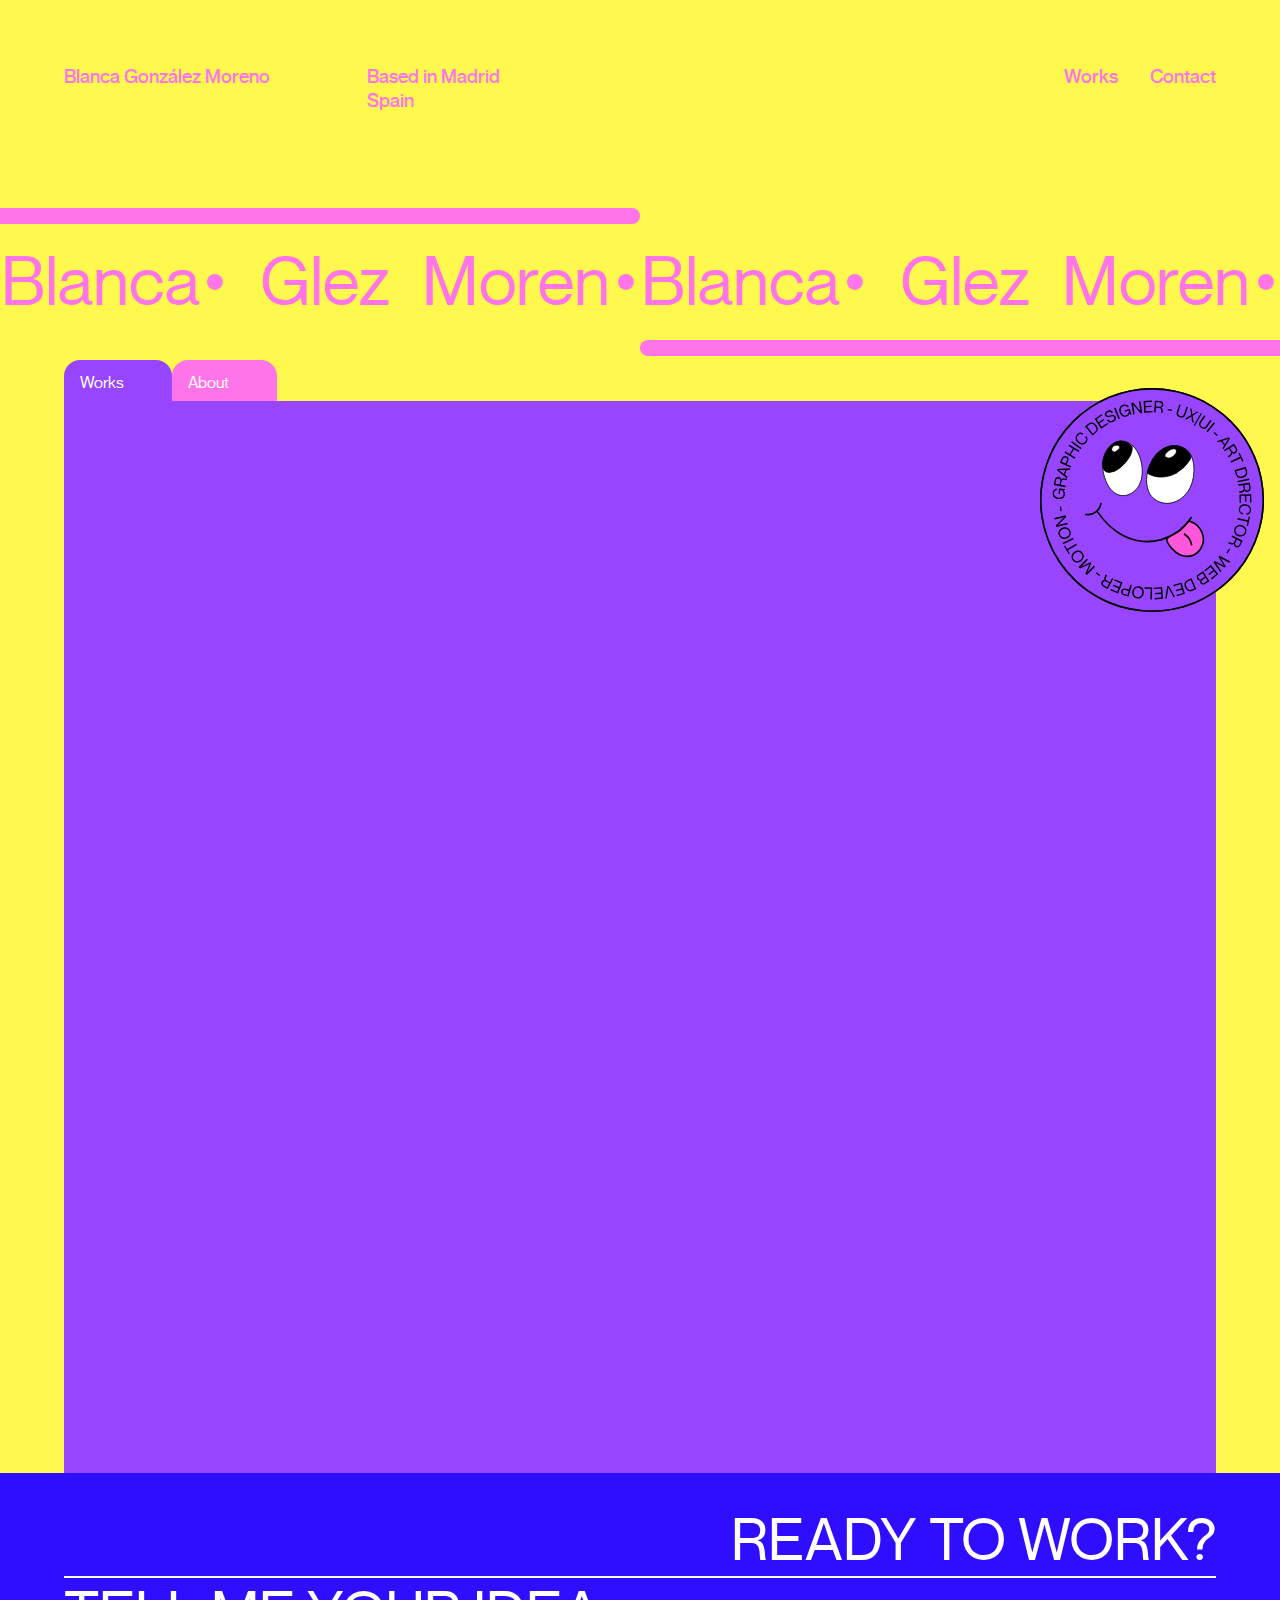
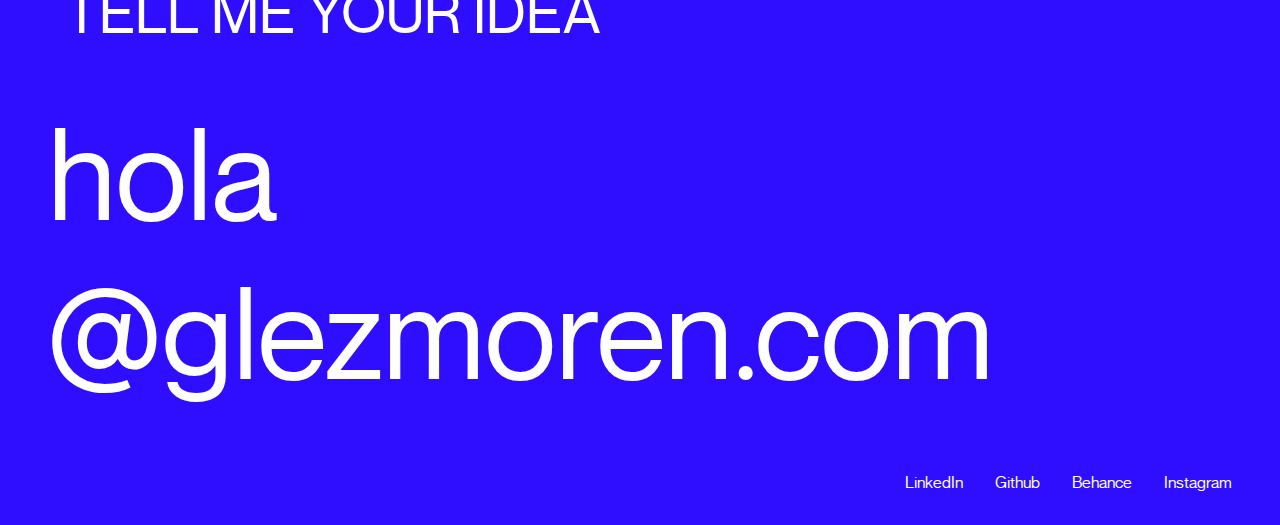
==== commit 03feafe1: "responsive movil parte works y about" ====
--- a/index.html
+++ b/index.html
@@ -281,7 +281,7 @@
             </div>
             <a href="mailto:hola@glezmoren.com" class="footer__email" title="send me an email">hola<br>@glezmoren.com</a>
             <ul class="footer__rrss">
-                <li class="footer__rs"><a href="" class="footer__a" title="have a look to my LinkedIn" target="_blank">LinkedIn</a></li>
+                <li class="footer__rs"><a href="https://www.linkedin.com/in/glezmoren/" class="footer__a" title="have a look to my LinkedIn" target="_blank">LinkedIn</a></li>
                 <li class="footer__rs"><a href="https://github.com/glezmoren" class="footer__a" title="have a look to my github" target="_blank">Github</a></li>
                 <li class="footer__rs"><a href="" class="footer__a" title="have a look to my behance" target="_blank">Behance</a></li>
                 <li class="footer__rs"><a href="https://www.instagram.com/glezmoren/" class="footer__a" title="have a look to my Instagram" target="_blank">Instagram</a></li>
--- a/css/app.css
+++ b/css/app.css
@@ -329,56 +329,16 @@
   -webkit-box-align: center;
       -ms-flex-align: center;
           align-items: center;
-  /* @media screen and (max-width: 2479px) {
-
-      width: 212%;
-
-  }
-  @media screen and (max-width: 1700px) {
-
-      animation: move 10s linear infinite both;
-
-  }
-  @media screen and (max-width: 1400px) {
-
-      width: 400%;
-
-  }
-  @media screen and (max-width: 1241px) {
-
-      width: 500%;
-      animation: move 14s linear infinite both;
-
-  }
-  @media screen and (max-width: 998px) {
-
-      width: 600%;
-      animation: move 16s linear infinite both;
-
-  }
-  @media screen and (max-width: 827px) {
-
-     width: 500%;
-
-  }
-  @media screen and (max-width: 693px) {
-
-     width: 600%;
-
-  }
-  @media screen and (max-width: 494px) {
-
-     width: 700%;
-
-  } */
+  -webkit-animation: move 6s linear infinite both;
+          animation: move 6s linear infinite both;
 }
 .blanca__hgroup {
   width: 25%;
   padding: 2rem 0;
 }
 .blanca__h2 {
-  font-size: 9em;
-  color: var(--rosa);
+  width: 100%;
+  /*  background-color: aqua; */
   display: -webkit-box;
   display: -ms-flexbox;
   display: flex;
@@ -386,40 +346,26 @@
   -webkit-box-direction: normal;
       -ms-flex-flow: row nowrap;
           flex-flow: row nowrap;
-  -webkit-box-pack: center;
-      -ms-flex-pack: center;
-          justify-content: center;
+  -webkit-box-pack: start;
+      -ms-flex-pack: start;
+          justify-content: flex-start;
   -webkit-box-align: center;
       -ms-flex-align: center;
           align-items: center;
   font-size: clamp(1rem, 5.3vw, 8rem);
-  background-color: aqua;
-  /* @media screen and (max-width: 827px) {
-
-      font-size: 6em;
-
-  }
-  @media screen and (max-width: 693px) {
-
-      font-size: 5em;
-
-  }
-  @media screen and (max-width: 494px) {
-
-      font-size: 4em;
-
-  } */
-}
-.blanca__span {
-  display: block;
-  width: 10px;
-  height: 10px;
-  background-color: var(--rosa);
-  border-radius: 50%;
-  margin: 0 1vw;
-}
-.blanca__span.no {
-  margin: 0 0 0 1vw;
+  color: var(--rosa);
+}
+.blanca__div {
+  width: calc( 100% / 3);
+  /* background-color: crimson; */
+  margin: 0 1px;
+  text-align: center;
+}
+.blanca__punto {
+  width: 1.4vw;
+  height: 1.4vw;
+  /* background-color: black; */
+  margin: 0 0.5vw;
 }
 
 .amarillo {
@@ -504,8 +450,10 @@
 .amarillo .amarillo__face:hover {
   opacity: 0;
 }
+.amarillo__junto {
+  position: relative;
+}
 .amarillo__ul {
-  background-color: deeppink;
   display: -webkit-box;
   display: -ms-flexbox;
   display: flex;
@@ -519,9 +467,14 @@
   -webkit-box-align: center;
       -ms-flex-align: center;
           align-items: center;
-  margin-top: -2rem;
+  top: -5rem;
   position: absolute;
   z-index: 4;
+}
+@media screen and (max-width: 500px) {
+  .amarillo__ul {
+    top: -2rem;
+  }
 }
 .amarillo__dato {
   padding: 0.8rem 3rem 0.5rem 1rem;
@@ -529,6 +482,12 @@
   background-color: azure;
   cursor: pointer;
 }
+@media screen and (max-width: 500px) {
+  .amarillo__dato {
+    font-size: 0.8em;
+    padding: 0.6rem 3rem 0.2rem 1rem;
+  }
+}
 .amarillo__dato.works {
   background-color: var(--morado);
 }
@@ -537,17 +496,28 @@
 }
 .amarillo__container {
   position: relative;
+  top: -2.46rem;
+}
+@media screen and (max-width: 500px) {
+  .amarillo__container {
+    top: -0.2rem;
+  }
 }
 .amarillo__bloque {
   padding: 2rem;
   border-radius: 0 2rem 0 0;
+}
+@media screen and (max-width: 500px) {
+  .amarillo__bloque {
+    border-radius: 0;
+  }
 }
 .amarillo__bloque.works {
   background-color: var(--morado);
   display: -ms-grid;
   display: grid;
-  grid-template-columns: repeat(auto-fit, minmax(20rem, 1fr));
-  gap: 6rem;
+  grid-template-columns: repeat(auto-fit, minmax(22rem, 1fr));
+  gap: 4rem;
   width: 100%;
   display: none;
 }
@@ -628,7 +598,8 @@
   display: -ms-flexbox;
   display: flex;
   background-color: aqua;
-  width: 50%;
+  width: 100%;
+  max-width: 40rem;
   min-width: 40%;
   border-radius: 4rem;
 }
@@ -639,19 +610,30 @@
 }
 .amarillo__bloque .works__section {
   letter-spacing: 1px;
+  opacity: 0;
+  -webkit-transition: all 0.5s ease;
+  transition: all 0.5s ease;
+}
+.amarillo__bloque .works__section.activo {
+  opacity: 1;
 }
 .amarillo__bloque .works__img {
   -webkit-filter: grayscale(100%);
           filter: grayscale(100%);
 }
-.amarillo__bloque .works__h2 {
-  margin: 1rem 0 0 0;
+@media (hover: none) {
+  .amarillo__bloque .works__img {
+    -webkit-filter: grayscale(0%);
+            filter: grayscale(0%);
+  }
 }
 .amarillo__bloque .works__img:hover {
   -webkit-filter: grayscale(0%);
           filter: grayscale(0%);
 }
-
+.amarillo__bloque .works__h2 {
+  margin: 1rem 0 0 0;
+}
 .footer {
   background-color: var(--amarillo);
 }
@@ -659,6 +641,7 @@
   width: 100%;
   background-color: var(--azul);
   padding: 2rem 0;
+  margin: -2.46rem 0;
 }
 .footer__work {
   text-transform: uppercase;
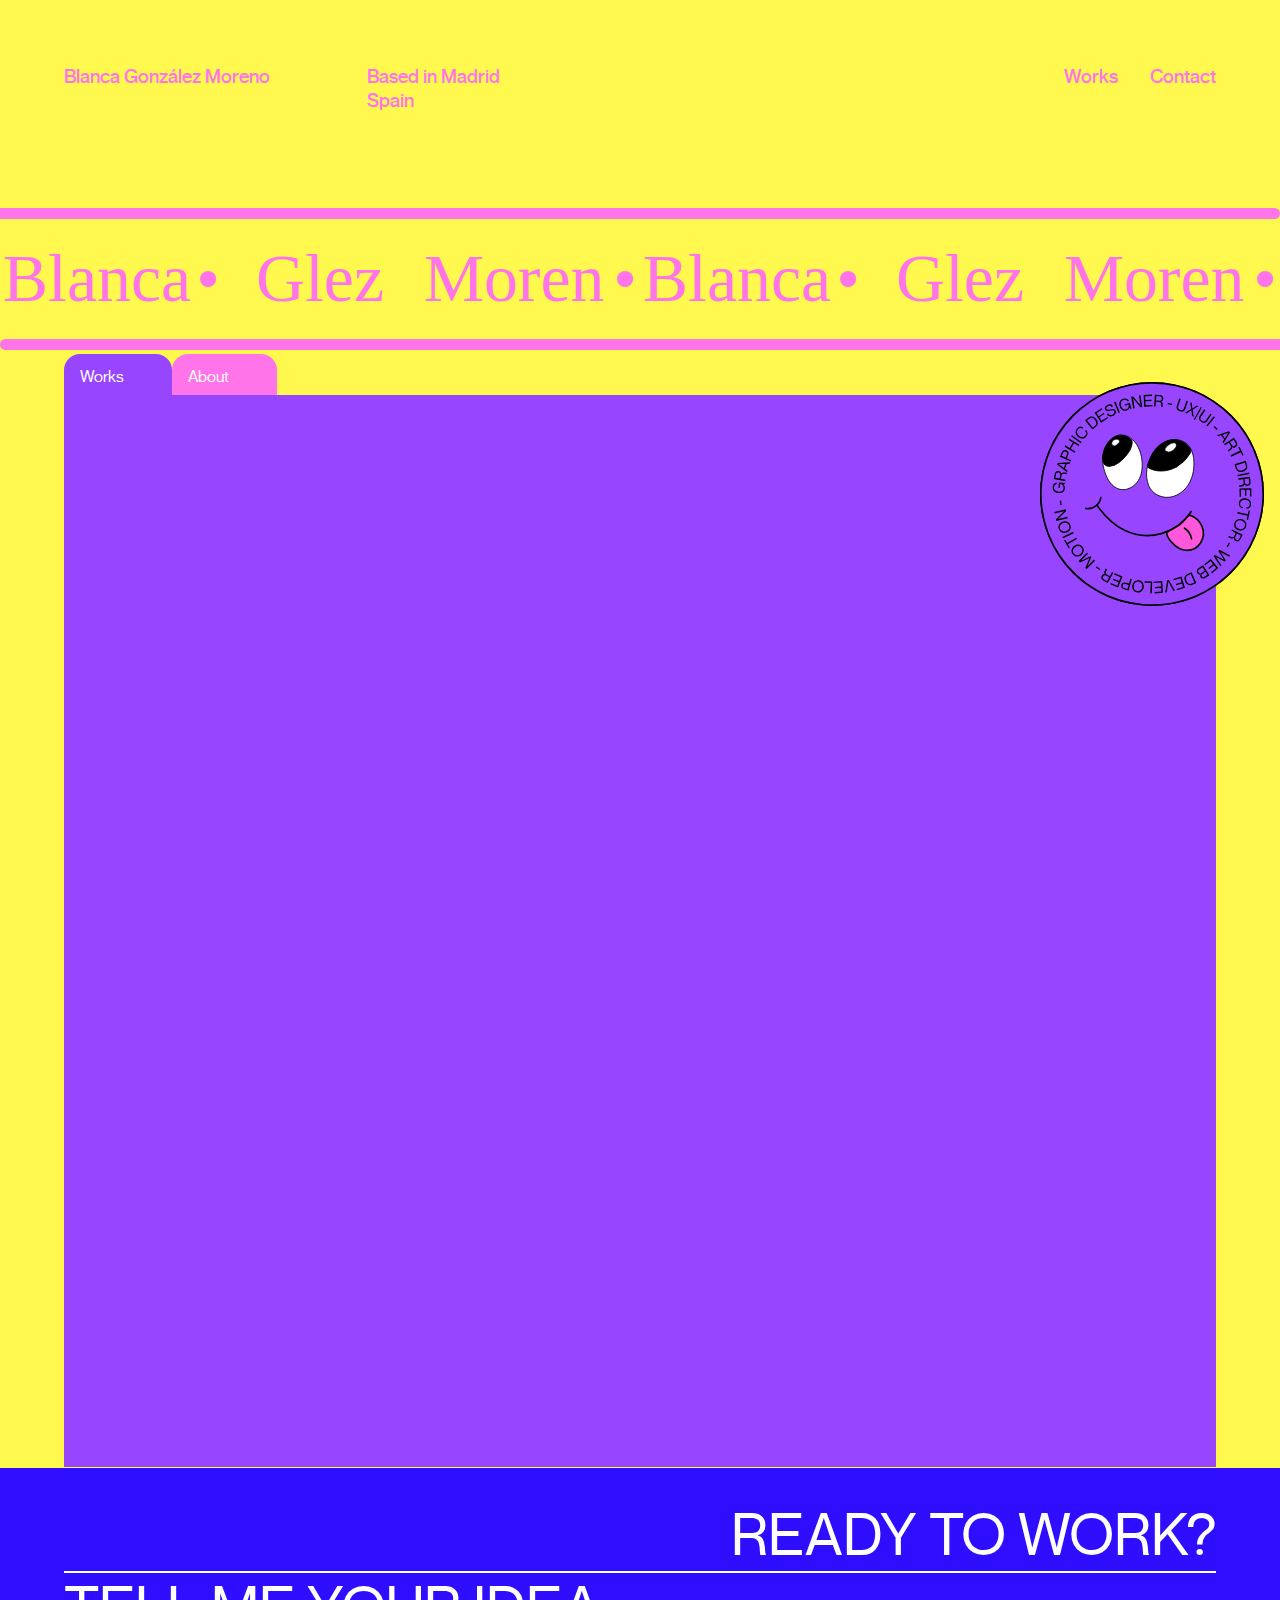
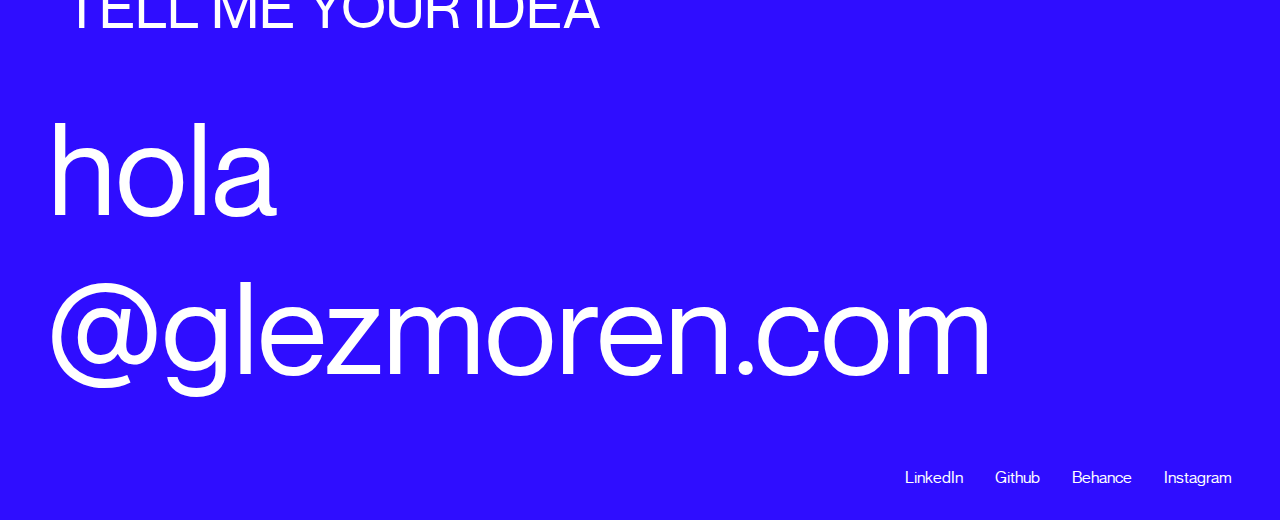
==== commit 50e0cd15: "cambio color face, responsive hover, after beforemove" ====
--- a/index.html
+++ b/index.html
@@ -15,6 +15,7 @@
     <link rel="preconnect" href="https://fonts.googleapis.com">
     <link rel="preconnect" href="https://fonts.gstatic.com" crossorigin>
     <link rel="stylesheet" href="css/stylesheet.css">
+    <link rel="stylesheet" href="css/stylesheettitle.css">
     <link rel="stylesheet" href="css/app.css">
     <script defer src="js/jquery-3.6.0.min.js"></script>
     <script defer src="js/app.js"></script>
@@ -111,7 +112,7 @@
                 <img src="assets/silorepartescrecee.jpg" alt="SelfLove" class="amarillo__img silorepartescrece" loading="lazy">
                 <a href="mailto:hola@glezmoren.com" class="amarillo__facea" target="_blank" title="contact me"><svg id="Capa_1" data-name="Capa 1" xmlns="http://www.w3.org/2000/svg" viewBox="0 0 274 274" class="amarillo__face">
                    <defs>
-                       <style>.cls-1{fill:#5dff1a;}.cls-2{font-size:20.17px;font-family:NeueMontreal-Regular, Neue Montreal;}.cls-3,.cls-6{fill:#fff;}.cls-3,.cls-4,.cls-5,.cls-6,.cls-7{stroke:#000;}.cls-3{stroke-miterlimit:10;}.cls-4{fill:none;}.cls-4,.cls-5,.cls-6,.cls-7{stroke-linecap:round;stroke-linejoin:round;}.cls-4,.cls-5{stroke-width:2px;}.cls-5{fill:#ff57db;}</style></defs><circle class="cls-1" cx="137" cy="137" r="136"/><path d="M250,115a135,135,0,1,1-95.46,39.54A134.11,134.11,0,0,1,250,115m0-2A137,137,0,1,0,387,250,137,137,0,0,0,250,113Z" transform="translate(-113 -113)"/><text class="cls-2" transform="translate(29.69 137.2) rotate(-86.17)">G</text><text class="cls-2" transform="translate(30.7 122.71) rotate(-79)">R</text><text class="cls-2" transform="translate(33.03 110.53) rotate(-72.25)">A</text><text class="cls-2" transform="translate(36.9 98.48) rotate(-65.67)">P</text><text class="cls-2" transform="matrix(0.52, -0.86, 0.86, 0.52, 41.69, 87.69)">H</text><text class="cls-2" transform="translate(48.96 76.03) rotate(-54.02)">I</text><text class="cls-2" transform="matrix(0.65, -0.76, 0.76, 0.65, 51.37, 72.33)">C</text><text class="cls-2" transform="translate(60.7 61.87) rotate(-44.37)"> </text><text class="cls-2" transform="translate(63.26 59.07) rotate(-39.77)">D</text><text class="cls-2" transform="translate(73.57 50.52) rotate(-32.97)">E</text><text class="cls-2" transform="translate(83.6 43.97) rotate(-26.53)">S</text><text class="cls-2" transform="translate(94.71 38.59) rotate(-22.05)">I</text><text class="cls-2" transform="translate(98.72 36.7) rotate(-16.88)">G</text><text class="cls-2" transform="translate(112.63 32.49) rotate(-9.33)">N</text><text class="cls-2" transform="matrix(1, -0.04, 0.04, 1, 126.05, 30.3)">E</text><text class="cls-2" transform="translate(138.2 29.75) rotate(3.99)">R</text><text class="cls-2" transform="matrix(0.99, 0.14, -0.14, 0.99, 150.65, 30.77)"> </text><text class="cls-2" transform="translate(154.49 31.3) rotate(11.18)">-</text><text class="cls-2" transform="translate(161.13 32.64) rotate(14.05)"> </text><text class="cls-2" transform="translate(164.84 33.37) rotate(18.57)">U</text><text class="cls-2" transform="matrix(0.9, 0.43, -0.43, 0.9, 177.06, 37.48)">X</text><text class="cls-2" transform="translate(187.99 42.8) rotate(29.68)">|</text><text class="cls-2" transform="translate(191.79 44.75) rotate(34.3)">U</text><text class="cls-2" transform="matrix(0.78, 0.63, -0.63, 0.78, 202.42, 52.2)">I</text><text class="cls-2" transform="matrix(0.75, 0.66, -0.66, 0.75, 205.89, 55)"> </text><text class="cls-2" transform="matrix(0.72, 0.69, -0.69, 0.72, 208.84, 57.53)">-</text><text class="cls-2" transform="translate(213.68 62.24) rotate(46.79)"> </text><text class="cls-2" transform="matrix(0.63, 0.78, -0.78, 0.63, 216.41, 64.88)">A</text><text class="cls-2" transform="matrix(0.53, 0.85, -0.85, 0.53, 224.36, 74.75)">R</text><text class="cls-2" transform="matrix(0.43, 0.9, -0.9, 0.43, 230.82, 84.98)">T</text><text class="cls-2" transform="matrix(0.37, 0.93, -0.93, 0.37, 235.92, 95.9)"> </text><text class="cls-2" transform="translate(237.5 99.34) rotate(73.17)">D</text><text class="cls-2" transform="translate(241.24 112.31) rotate(77.96)">I</text><text class="cls-2" transform="translate(242.31 116.53) rotate(82.48)">R</text><text class="cls-2" transform="matrix(0.02, 1, -1, 0.02, 243.95, 128.82)">E</text><text class="cls-2" transform="translate(244.25 140.66) rotate(95.71)">C</text><text class="cls-2" transform="translate(242.91 154.01) rotate(102.36)">T</text><text class="cls-2" transform="translate(240.73 164.8) rotate(109.2)">O</text><text class="cls-2" transform="translate(235.63 179.24) rotate(116.64)">R</text><text class="cls-2" transform="translate(229.87 190.35) rotate(121.01)"> </text><text class="cls-2" transform="translate(227.92 193.68) rotate(123.85)">-</text><text class="cls-2" transform="translate(224.12 199.29) rotate(126.69)"> </text><text class="cls-2" transform="translate(222.2 202.5) rotate(132.49)">W</text><text class="cls-2" transform="matrix(-0.77, 0.64, -0.64, -0.77, 209.93, 215.63)">E</text><text class="cls-2" transform="translate(200.57 223.4) rotate(147.08)">B</text><text class="cls-2" transform="matrix(-0.88, 0.48, -0.48, -0.88, 189.81, 230.18)"> </text><text class="cls-2" transform="translate(186.6 232.16) rotate(156.13)">D</text><text class="cls-2" transform="translate(174.33 237.57) rotate(163.01)">E</text><text class="cls-2" transform="translate(162.7 241.15) rotate(169.55)">V</text><text class="cls-2" transform="translate(150.78 243.37) rotate(176.03)">E</text><text class="cls-2" transform="translate(138.62 244.19) rotate(-177.91)">L</text><text class="cls-2" transform="matrix(-0.99, -0.15, 0.15, -0.99, 128.71, 244.03)">O</text><text class="cls-2" transform="translate(113.59 241.67) rotate(-164.17)">P</text><text class="cls-2" transform="matrix(-0.93, -0.38, 0.38, -0.93, 102.23, 238.48)">E</text><text class="cls-2" transform="translate(90.96 233.89) rotate(-151.12)">R</text><text class="cls-2" transform="translate(80.08 227.71) rotate(-146.75)"> </text><text class="cls-2" transform="matrix(-0.81, -0.59, 0.59, -0.81, 76.82, 225.62)">-</text><text class="cls-2" transform="matrix(-0.78, -0.63, 0.63, -0.78, 71.38, 221.62)"> </text><text class="cls-2" transform="translate(68.27 219.5) rotate(-135.73)">M</text><text class="cls-2" transform="matrix(-0.61, -0.8, 0.8, -0.61, 56.56, 208.08)">O</text><text class="cls-2" transform="translate(47.82 196.57) rotate(-120.51)">T</text><text class="cls-2" transform="translate(41.83 186.13) rotate(-116.12)">I</text><text class="cls-2" transform="matrix(-0.35, -0.94, 0.94, -0.35, 39.66, 182.31)">O</text><text class="cls-2" transform="translate(34.26 167.99) rotate(-103)">N</text><text class="cls-2" transform="matrix(-0.14, -0.99, 0.99, -0.14, 31.36, 154.59)"> </text><text class="cls-2" transform="matrix(-0.1, -1, 1, -0.1, 30.77, 150.79)">-</text><text class="cls-2" transform="translate(30.15 144.05) rotate(-92.65)"> </text><text class="cls-2" transform="translate(29.98 140.09) rotate(-90.93)"> </text><path class="cls-3" d="M250.51,200.86c4.37-7.43,11.11-13.71,19.35-16.24s18-.81,24,5.36c5.35,5.48,7.17,13.52,7.39,21.17.29,9.86-1.81,20-7.27,28.19s-14.55,14.26-24.4,14.76-20.06-5.21-23.65-14.39C240.88,226.84,243.67,212.5,250.51,200.86Z" transform="translate(-113 -113)"/><path class="cls-3" d="M203.63,180.59a18.88,18.88,0,0,1,7.56-2.79,18.2,18.2,0,0,1,11.49,3c9.1,5.71,13.61,16.71,14.93,27.37,1.07,8.7.28,18-4.32,25.42s-13.63,12.58-22.19,10.73c-6.25-1.36-11.34-6.11-14.53-11.65C187.24,216.44,185.41,191.59,203.63,180.59Z" transform="translate(-113 -113)"/><path class="cls-4" d="M310.05,273.55c-8.33,1.83-17.52-4.67-18.55-13.14" transform="translate(-113 -113)"/><path class="cls-4" d="M182.62,263.62c8.85,12.59,19.86,24.1,33.72,30.8A63.94,63.94,0,0,0,298,271.48" transform="translate(-113 -113)"/><path class="cls-5" d="M176.87,297.1a23,23,0,0,0,.5,8.39,20,20,0,0,0,14.57,13.94,22.28,22.28,0,0,0,19.66-5.25,25,25,0,0,0,8-18.93c0,.09-12.51-5.9-13.71-6.6-4.8-2.79-15-12.83-15.93-12.5C183.29,278.43,177.53,291.1,176.87,297.1Z" transform="translate(-113 -113)"/><path class="cls-4" d="M202.3,295a19.21,19.21,0,0,1-9.43,12.33" transform="translate(-113 -113)"/><path class="cls-6" d="M223.29,187.67a8.47,8.47,0,0,0-3.64-3.45,4.86,4.86,0,0,0-4.84.41,3.45,3.45,0,0,0-.85,4.53c.82,1.13,2.29,1.52,3.65,1.83l2.5.58a3.66,3.66,0,0,0,1.43.12,2.35,2.35,0,0,0,1.68-1.67,6.83,6.83,0,0,0,.19-2.47" transform="translate(-113 -113)"/><path class="cls-6" d="M278.47,187.87a3.63,3.63,0,0,0-3.16,1.1,3,3,0,0,0-.48,1.22,6.2,6.2,0,0,0,2.58,5.73,14.62,14.62,0,0,0,6.09,2.42c3.55.73,7.53-1.44,5.05-5.15C286.73,190.48,281.6,188,278.47,187.87Z" transform="translate(-113 -113)"/><path class="cls-7" d="M267.14,225.84c8.17,2.17,16.84,1.9,25.16.42a13.18,13.18,0,0,0,5.94-2.18c2.75-2.17,3.5-6,3.63-9.51.28-7.95-1.78-16.14-6.7-22.39s-12.86-10.3-20.78-9.58c-7.26.66-13.77,5.14-18.35,10.82-3.73,4.63-11.21,14.71-8,20.4C251.59,220,260.63,224.11,267.14,225.84Z" transform="translate(-113 -113)"/><path class="cls-7" d="M230.61,212.38a9.72,9.72,0,0,0,4-1.78c3.25-2.77,2.29-8,.83-12-2.54-7-6.09-14.18-12.49-18a19.31,19.31,0,0,0-17.88-.86,26.79,26.79,0,0,0-11.7,11.93c-2.83,5.68,0,8.71,4.49,12.53C206.75,211.78,219.21,215.18,230.61,212.38Z" transform="translate(-113 -113)"/><path class="cls-6" d="M213.6,186.11a3.32,3.32,0,0,0-.39,3.4,5.55,5.55,0,0,0,2.46,2.54c2.7,1.53,6.76-.08,5.62-3.68C220.51,185.89,215.47,184,213.6,186.11Z" transform="translate(-113 -113)"/><path class="cls-6" d="M279.44,191.34a1.9,1.9,0,0,0-.69,1,3.46,3.46,0,0,0,.47,2.79,9.16,9.16,0,0,0,2,2.11,20.53,20.53,0,0,0,2,1.52,3.84,3.84,0,0,0,3.26.83c2.53-.86,1.8-4.67.29-6.15C285.33,192.11,281.16,190.18,279.44,191.34Z" transform="translate(-113 -113)"/>
+                       <style>.cls-1{fill:#2F0DFF;}.cls-2{font-size:20.17px;font-family:NeueMontreal-Regular, Neue Montreal;}.cls-3,.cls-6{fill:#fff;}.cls-3,.cls-4,.cls-5,.cls-6,.cls-7{stroke:#000;}.cls-3{stroke-miterlimit:10;}.cls-4{fill:none;}.cls-4,.cls-5,.cls-6,.cls-7{stroke-linecap:round;stroke-linejoin:round;}.cls-4,.cls-5{stroke-width:2px;}.cls-5{fill:#ff57db;}</style></defs><circle class="cls-1" cx="137" cy="137" r="136"/><path d="M250,115a135,135,0,1,1-95.46,39.54A134.11,134.11,0,0,1,250,115m0-2A137,137,0,1,0,387,250,137,137,0,0,0,250,113Z" transform="translate(-113 -113)"/><text class="cls-2" transform="translate(29.69 137.2) rotate(-86.17)">G</text><text class="cls-2" transform="translate(30.7 122.71) rotate(-79)">R</text><text class="cls-2" transform="translate(33.03 110.53) rotate(-72.25)">A</text><text class="cls-2" transform="translate(36.9 98.48) rotate(-65.67)">P</text><text class="cls-2" transform="matrix(0.52, -0.86, 0.86, 0.52, 41.69, 87.69)">H</text><text class="cls-2" transform="translate(48.96 76.03) rotate(-54.02)">I</text><text class="cls-2" transform="matrix(0.65, -0.76, 0.76, 0.65, 51.37, 72.33)">C</text><text class="cls-2" transform="translate(60.7 61.87) rotate(-44.37)"> </text><text class="cls-2" transform="translate(63.26 59.07) rotate(-39.77)">D</text><text class="cls-2" transform="translate(73.57 50.52) rotate(-32.97)">E</text><text class="cls-2" transform="translate(83.6 43.97) rotate(-26.53)">S</text><text class="cls-2" transform="translate(94.71 38.59) rotate(-22.05)">I</text><text class="cls-2" transform="translate(98.72 36.7) rotate(-16.88)">G</text><text class="cls-2" transform="translate(112.63 32.49) rotate(-9.33)">N</text><text class="cls-2" transform="matrix(1, -0.04, 0.04, 1, 126.05, 30.3)">E</text><text class="cls-2" transform="translate(138.2 29.75) rotate(3.99)">R</text><text class="cls-2" transform="matrix(0.99, 0.14, -0.14, 0.99, 150.65, 30.77)"> </text><text class="cls-2" transform="translate(154.49 31.3) rotate(11.18)">-</text><text class="cls-2" transform="translate(161.13 32.64) rotate(14.05)"> </text><text class="cls-2" transform="translate(164.84 33.37) rotate(18.57)">U</text><text class="cls-2" transform="matrix(0.9, 0.43, -0.43, 0.9, 177.06, 37.48)">X</text><text class="cls-2" transform="translate(187.99 42.8) rotate(29.68)">|</text><text class="cls-2" transform="translate(191.79 44.75) rotate(34.3)">U</text><text class="cls-2" transform="matrix(0.78, 0.63, -0.63, 0.78, 202.42, 52.2)">I</text><text class="cls-2" transform="matrix(0.75, 0.66, -0.66, 0.75, 205.89, 55)"> </text><text class="cls-2" transform="matrix(0.72, 0.69, -0.69, 0.72, 208.84, 57.53)">-</text><text class="cls-2" transform="translate(213.68 62.24) rotate(46.79)"> </text><text class="cls-2" transform="matrix(0.63, 0.78, -0.78, 0.63, 216.41, 64.88)">A</text><text class="cls-2" transform="matrix(0.53, 0.85, -0.85, 0.53, 224.36, 74.75)">R</text><text class="cls-2" transform="matrix(0.43, 0.9, -0.9, 0.43, 230.82, 84.98)">T</text><text class="cls-2" transform="matrix(0.37, 0.93, -0.93, 0.37, 235.92, 95.9)"> </text><text class="cls-2" transform="translate(237.5 99.34) rotate(73.17)">D</text><text class="cls-2" transform="translate(241.24 112.31) rotate(77.96)">I</text><text class="cls-2" transform="translate(242.31 116.53) rotate(82.48)">R</text><text class="cls-2" transform="matrix(0.02, 1, -1, 0.02, 243.95, 128.82)">E</text><text class="cls-2" transform="translate(244.25 140.66) rotate(95.71)">C</text><text class="cls-2" transform="translate(242.91 154.01) rotate(102.36)">T</text><text class="cls-2" transform="translate(240.73 164.8) rotate(109.2)">O</text><text class="cls-2" transform="translate(235.63 179.24) rotate(116.64)">R</text><text class="cls-2" transform="translate(229.87 190.35) rotate(121.01)"> </text><text class="cls-2" transform="translate(227.92 193.68) rotate(123.85)">-</text><text class="cls-2" transform="translate(224.12 199.29) rotate(126.69)"> </text><text class="cls-2" transform="translate(222.2 202.5) rotate(132.49)">W</text><text class="cls-2" transform="matrix(-0.77, 0.64, -0.64, -0.77, 209.93, 215.63)">E</text><text class="cls-2" transform="translate(200.57 223.4) rotate(147.08)">B</text><text class="cls-2" transform="matrix(-0.88, 0.48, -0.48, -0.88, 189.81, 230.18)"> </text><text class="cls-2" transform="translate(186.6 232.16) rotate(156.13)">D</text><text class="cls-2" transform="translate(174.33 237.57) rotate(163.01)">E</text><text class="cls-2" transform="translate(162.7 241.15) rotate(169.55)">V</text><text class="cls-2" transform="translate(150.78 243.37) rotate(176.03)">E</text><text class="cls-2" transform="translate(138.62 244.19) rotate(-177.91)">L</text><text class="cls-2" transform="matrix(-0.99, -0.15, 0.15, -0.99, 128.71, 244.03)">O</text><text class="cls-2" transform="translate(113.59 241.67) rotate(-164.17)">P</text><text class="cls-2" transform="matrix(-0.93, -0.38, 0.38, -0.93, 102.23, 238.48)">E</text><text class="cls-2" transform="translate(90.96 233.89) rotate(-151.12)">R</text><text class="cls-2" transform="translate(80.08 227.71) rotate(-146.75)"> </text><text class="cls-2" transform="matrix(-0.81, -0.59, 0.59, -0.81, 76.82, 225.62)">-</text><text class="cls-2" transform="matrix(-0.78, -0.63, 0.63, -0.78, 71.38, 221.62)"> </text><text class="cls-2" transform="translate(68.27 219.5) rotate(-135.73)">M</text><text class="cls-2" transform="matrix(-0.61, -0.8, 0.8, -0.61, 56.56, 208.08)">O</text><text class="cls-2" transform="translate(47.82 196.57) rotate(-120.51)">T</text><text class="cls-2" transform="translate(41.83 186.13) rotate(-116.12)">I</text><text class="cls-2" transform="matrix(-0.35, -0.94, 0.94, -0.35, 39.66, 182.31)">O</text><text class="cls-2" transform="translate(34.26 167.99) rotate(-103)">N</text><text class="cls-2" transform="matrix(-0.14, -0.99, 0.99, -0.14, 31.36, 154.59)"> </text><text class="cls-2" transform="matrix(-0.1, -1, 1, -0.1, 30.77, 150.79)">-</text><text class="cls-2" transform="translate(30.15 144.05) rotate(-92.65)"> </text><text class="cls-2" transform="translate(29.98 140.09) rotate(-90.93)"> </text><path class="cls-3" d="M250.51,200.86c4.37-7.43,11.11-13.71,19.35-16.24s18-.81,24,5.36c5.35,5.48,7.17,13.52,7.39,21.17.29,9.86-1.81,20-7.27,28.19s-14.55,14.26-24.4,14.76-20.06-5.21-23.65-14.39C240.88,226.84,243.67,212.5,250.51,200.86Z" transform="translate(-113 -113)"/><path class="cls-3" d="M203.63,180.59a18.88,18.88,0,0,1,7.56-2.79,18.2,18.2,0,0,1,11.49,3c9.1,5.71,13.61,16.71,14.93,27.37,1.07,8.7.28,18-4.32,25.42s-13.63,12.58-22.19,10.73c-6.25-1.36-11.34-6.11-14.53-11.65C187.24,216.44,185.41,191.59,203.63,180.59Z" transform="translate(-113 -113)"/><path class="cls-4" d="M310.05,273.55c-8.33,1.83-17.52-4.67-18.55-13.14" transform="translate(-113 -113)"/><path class="cls-4" d="M182.62,263.62c8.85,12.59,19.86,24.1,33.72,30.8A63.94,63.94,0,0,0,298,271.48" transform="translate(-113 -113)"/><path class="cls-5" d="M176.87,297.1a23,23,0,0,0,.5,8.39,20,20,0,0,0,14.57,13.94,22.28,22.28,0,0,0,19.66-5.25,25,25,0,0,0,8-18.93c0,.09-12.51-5.9-13.71-6.6-4.8-2.79-15-12.83-15.93-12.5C183.29,278.43,177.53,291.1,176.87,297.1Z" transform="translate(-113 -113)"/><path class="cls-4" d="M202.3,295a19.21,19.21,0,0,1-9.43,12.33" transform="translate(-113 -113)"/><path class="cls-6" d="M223.29,187.67a8.47,8.47,0,0,0-3.64-3.45,4.86,4.86,0,0,0-4.84.41,3.45,3.45,0,0,0-.85,4.53c.82,1.13,2.29,1.52,3.65,1.83l2.5.58a3.66,3.66,0,0,0,1.43.12,2.35,2.35,0,0,0,1.68-1.67,6.83,6.83,0,0,0,.19-2.47" transform="translate(-113 -113)"/><path class="cls-6" d="M278.47,187.87a3.63,3.63,0,0,0-3.16,1.1,3,3,0,0,0-.48,1.22,6.2,6.2,0,0,0,2.58,5.73,14.62,14.62,0,0,0,6.09,2.42c3.55.73,7.53-1.44,5.05-5.15C286.73,190.48,281.6,188,278.47,187.87Z" transform="translate(-113 -113)"/><path class="cls-7" d="M267.14,225.84c8.17,2.17,16.84,1.9,25.16.42a13.18,13.18,0,0,0,5.94-2.18c2.75-2.17,3.5-6,3.63-9.51.28-7.95-1.78-16.14-6.7-22.39s-12.86-10.3-20.78-9.58c-7.26.66-13.77,5.14-18.35,10.82-3.73,4.63-11.21,14.71-8,20.4C251.59,220,260.63,224.11,267.14,225.84Z" transform="translate(-113 -113)"/><path class="cls-7" d="M230.61,212.38a9.72,9.72,0,0,0,4-1.78c3.25-2.77,2.29-8,.83-12-2.54-7-6.09-14.18-12.49-18a19.31,19.31,0,0,0-17.88-.86,26.79,26.79,0,0,0-11.7,11.93c-2.83,5.68,0,8.71,4.49,12.53C206.75,211.78,219.21,215.18,230.61,212.38Z" transform="translate(-113 -113)"/><path class="cls-6" d="M213.6,186.11a3.32,3.32,0,0,0-.39,3.4,5.55,5.55,0,0,0,2.46,2.54c2.7,1.53,6.76-.08,5.62-3.68C220.51,185.89,215.47,184,213.6,186.11Z" transform="translate(-113 -113)"/><path class="cls-6" d="M279.44,191.34a1.9,1.9,0,0,0-.69,1,3.46,3.46,0,0,0,.47,2.79,9.16,9.16,0,0,0,2,2.11,20.53,20.53,0,0,0,2,1.52,3.84,3.84,0,0,0,3.26.83c2.53-.86,1.8-4.67.29-6.15C285.33,192.11,281.16,190.18,279.44,191.34Z" transform="translate(-113 -113)"/>
                 </svg></a>
                 <a href="mailto:hola@glezmoren.com" class="amarillo__facea" target="_blank" title="contact me"><svg id="c5078b7f-6e88-4ef5-88eb-3af2309f8f3b" data-name="Capa 1" xmlns="http://www.w3.org/2000/svg" viewBox="0 0 274 274" class="amarillo__face">
                         <defs><style>.\33 6cace6c-1a09-4486-8d28-8b35a6885821{fill:#9745ff;}.\30 4fdebb9-533c-4d2a-ba08-3259839e1be8,.\32 e481c26-ab48-49b2-b262-c03ca54c8f40{fill:#fff;}.\30 4fdebb9-533c-4d2a-ba08-3259839e1be8,.\32 e481c26-ab48-49b2-b262-c03ca54c8f40,.\34 31b35a5-b20d-4b06-9ef4-843e4787010a,.\35 0c929c9-5038-4495-b501-98d24a2f15c8,.\35 9a2e126-3a81-45c6-9d16-26efd33a2378{stroke:#000;}.\32 e481c26-ab48-49b2-b262-c03ca54c8f40{stroke-miterlimit:10;}.\35 0c929c9-5038-4495-b501-98d24a2f15c8{fill:none;}.\30 4fdebb9-533c-4d2a-ba08-3259839e1be8,.\34 31b35a5-b20d-4b06-9ef4-843e4787010a,.\35 0c929c9-5038-4495-b501-98d24a2f15c8,.\35 9a2e126-3a81-45c6-9d16-26efd33a2378{stroke-linecap:round;stroke-linejoin:round;}.\35 0c929c9-5038-4495-b501-98d24a2f15c8,.\35 9a2e126-3a81-45c6-9d16-26efd33a2378{stroke-width:2px;}.\35 9a2e126-3a81-45c6-9d16-26efd33a2378{fill:#ff57db;}</style></defs><title>studies</title><circle class="36cace6c-1a09-4486-8d28-8b35a6885821" cx="137" cy="137" r="136"/><path d="M250,115a135,135,0,1,1-95.46,39.54A134.11,134.11,0,0,1,250,115m0-2A137,137,0,1,0,387,250,137,137,0,0,0,250,113Z" transform="translate(-113 -113)"/><path d="M130.12,241.85c-.22,3.42,2.84,5.08,5.54,5.26s5.94-.66,6.19-4.28a4.52,4.52,0,0,0-4.24-5l-.31,4.69-1.61-.11.43-6.5,7.49.5-.08,1.2-2.08.47v0a5.22,5.22,0,0,1,2,4.81c-.28,4.18-3.58,6.27-7.92,6s-7.29-3.2-7-7.18c.25-3.65,2.27-5.43,5-5.75l-.12,1.81C131.35,238.09,130.27,239.67,130.12,241.85Z" transform="translate(-113 -113)"/><path d="M129.8,231.63l1.12-5.74c.54-2.79,2.41-4.37,4.93-3.89a3.35,3.35,0,0,1,3.07,3.23h0c1.22-3,6.56-.8,6.94-1.49l.12,0-.38,1.92c-.71.5-5.57-1.84-6.27,1.74l-.79,4.06,5.72,1.11-.34,1.78Zm7.2-.45.69-3.54c.28-1.46.46-3.34-2-3.82s-3,1.33-3.28,2.8l-.69,3.54Z" transform="translate(-113 -113)"/><path d="M143.62,219.24l3,2.31-.57,1.79L134,213.87l.62-1.92,15.35-.66-.57,1.79-3.83.11Zm.22-6-8,.15v0l6.38,4.73Z" transform="translate(-113 -113)"/><path d="M137.32,204.3l2.36-5.22c1.09-2.41,3-3.78,5.75-2.53s3,3.58,1.89,6l-1.61,3.57,5.49,2.48-.74,1.66Zm6.92,1.14,1.7-3.75c.74-1.63.34-2.76-1.26-3.49s-2.71-.27-3.45,1.36l-1.69,3.75Z" transform="translate(-113 -113)"/><path d="M144,190.52l5.24,3.17,4-6.59L148,183.93l.94-1.55,12.34,7.46-.94,1.55-5.71-3.45-4,6.59,5.71,3.45-.94,1.56-12.34-7.47Z" transform="translate(-113 -113)"/><path d="M152.17,178l11.67,8.46-1.06,1.47-11.68-8.46Z" transform="translate(-113 -113)"/><path d="M159.38,171.11c-2.25,2.6-.95,5.62,1.25,7.52s5.39,2.77,7.63.18a4,4,0,0,0-.1-5.8l1.19-1.37a5.83,5.83,0,0,1,.13,8.22c-2.59,3-6.75,3-10,.14s-3.87-6.95-1.29-9.94a5.84,5.84,0,0,1,7.83-1.34l-1.19,1.38A4.07,4.07,0,0,0,159.38,171.11Z" transform="translate(-113 -113)"/><path d="M168.07,160.12l4-3.34c3-2.54,6.58-2.12,9.55,1.45s2.73,7.09-.32,9.64l-4,3.34Zm9.6,8.69,2.62-2.18c2.82-2.35,1.76-5.07,0-7.24s-4.3-3.72-7.12-1.37l-2.62,2.18Z" transform="translate(-113 -113)"/><path d="M190.94,150.83l.87,1.36-6.21,4,2.75,4.23,7.22-4.68.88,1.35-8.75,5.67-7.84-12.1,8.54-5.54.88,1.36-7,4.55,2.46,3.81Z" transform="translate(-113 -113)"/><path d="M205.56,148.28c.94,1.88.42,4.33-2.84,5.95-3.05,1.53-6.23,1.08-7.89-1.79l1.63-.81c1.06,1.68,2.83,2.51,5.54,1.16,2.23-1.12,2.52-2.54,1.94-3.7-.88-1.76-2-1.61-5.22-.84-2.16.51-4.8,1-6.05-1.51-1-2-.13-4.18,2.72-5.6s5.36-.92,6.91,1.65l-1.62.81c-1.1-1.62-2.52-2-4.56-1-1.83.91-2.45,2.1-1.92,3.17.85,1.71,2.36,1.25,4.49.78C202,145.8,204.1,145.34,205.56,148.28Z" transform="translate(-113 -113)"/><path d="M205.27,137l5.41,13.36-1.68.68-5.41-13.36Z" transform="translate(-113 -113)"/><path d="M215.1,135c-3.28,1-3.75,4.45-3,7s2.72,5.33,6.19,4.28a4.52,4.52,0,0,0,3.17-5.73L217,141.94l-.47-1.54,6.23-1.89,2.18,7.18-1.16.35-1.17-1.78,0,0a5.21,5.21,0,0,1-3.78,3.57c-4,1.22-7.13-1.12-8.4-5.29s.42-7.95,4.24-9.11c3.49-1.06,5.88.2,7.16,2.67l-1.74.53C219,134.81,217.18,134.36,215.1,135Z" transform="translate(-113 -113)"/><path d="M224.62,131l2.19-.36,9,10.56h0L234,129.51l1.79-.29,2.33,14.22-2.19.36-9-10.51h0L228.75,145l-1.79.3Z" transform="translate(-113 -113)"/><path d="M249.25,134.58l.07,1.62-7.39.32.21,5,8.61-.38.07,1.62-10.42.45-.62-14.42,10.18-.44L250,130l-8.37.36.2,4.53Z" transform="translate(-113 -113)"/><path d="M253.55,128.45l5.84.41c2.83.2,4.64,1.86,4.46,4.42a3.32,3.32,0,0,1-2.83,3.44v0c3.16.85,1.6,6.42,2.32,6.72v.12l-1.95-.14c-.58-.65,1.15-5.76-2.49-6l-4.13-.29-.4,5.82-1.81-.12Zm1.33,7.09,3.6.26c1.49.1,3.37,0,3.55-2.45s-1.69-2.8-3.18-2.91l-3.6-.25Z" transform="translate(-113 -113)"/><path d="M274.7,139.65l-.32,1.59-5.3-1.05.31-1.58Z" transform="translate(-113 -113)"/><path d="M284,148.75c-3.65-1.22-4.55-3.78-3.62-6.58l3.07-9.12,1.72.58-3.07,9.12c-.74,2.22.05,3.68,2.42,4.47s3.88.11,4.62-2.1l3.07-9.12,1.72.58-3.07,9.11C290,148.49,287.7,150,284,148.75Z" transform="translate(-113 -113)"/><path d="M296.78,137.71l1.82.86.75,6.73h0l5.68-3.69,1.83.86-7.14,4.39,1.29,8.79-2-.95-.77-7.07h0l-5.93,3.92-2-1L297.9,146Z" transform="translate(-113 -113)"/><path d="M311,144.23l-8.72,15.28-1.22-.7,8.71-15.27Z" transform="translate(-113 -113)"/><path d="M310.11,161.72c-3.18-2.17-3.36-4.88-1.7-7.31l5.42-7.95,1.5,1-5.42,8c-1.32,1.94-1,3.55,1.11,5s3.7,1.16,5-.77l5.42-8,1.5,1-5.42,7.95C315.88,163.07,313.29,163.89,310.11,161.72Z" transform="translate(-113 -113)"/><path d="M327,156l-9.05,11.22-1.42-1.14,9.06-11.22Z" transform="translate(-113 -113)"/><path d="M330.42,170.54l-1.13,1.16-3.88-3.76,1.12-1.16Z" transform="translate(-113 -113)"/><path d="M334.32,178.23l-3.61,1.27L329.54,178l14.57-4.88,1.27,1.57-7.92,13.16-1.17-1.46,2-3.25Zm4.87,3.48,4.26-6.7,0,0L336,177.69Z" transform="translate(-113 -113)"/><path d="M350.3,181.23l3.11,5c1.52,2.41,1.23,4.85-.94,6.21a3.32,3.32,0,0,1-4.44-.25l0,0c1.18,3.05-4.25,5.07-4.05,5.83l-.11.07-1-1.66c.18-.85,5.34-2.47,3.4-5.56l-2.2-3.51-4.94,3.1-1-1.53Zm-4.95,5.25,1.92,3.06c.8,1.26,2,2.75,4.07,1.42s1.27-3,.48-4.28l-1.92-3.06Z" transform="translate(-113 -113)"/><path d="M357.62,197.14l-2.08-4.32,1.45-.7,5,10.28-1.45.7-2.09-4.32-11.53,5.56-.79-1.63Z" transform="translate(-113 -113)"/><path d="M364.7,209.46l1.51,5c1.15,3.8-.61,6.88-5,8.23s-7.6-.25-8.75-4.05l-1.51-5ZM353,214.91l1,3.26c1.07,3.51,4,3.6,6.68,2.78s5.1-2.51,4-6l-1-3.27Z" transform="translate(-113 -113)"/><path d="M369,225.44l-14.11,3-.38-1.77,14.11-3Z" transform="translate(-113 -113)"/><path d="M369.78,229l.77,5.8c.37,2.82-.9,4.92-3.44,5.25a3.33,3.33,0,0,1-3.93-2.08h0c-.2,3.26-6,2.85-6.11,3.62h-.13l-.25-1.94c.52-.69,5.87,0,5.39-3.64l-.54-4.09-5.77.76-.24-1.8Zm-6.68,2.71.48,3.58c.19,1.48.62,3.32,3.1,3s2.41-2.21,2.21-3.69l-.47-3.58Z" transform="translate(-113 -113)"/><path d="M365.4,252.25l-1.61,0-.13-7.4-5,.08.15,8.62-1.62,0L357,243.18l14.42-.26.18,10.19-1.61,0-.15-8.37-4.54.08Z" transform="translate(-113 -113)"/><path d="M369.53,262.4c.34-3.41-2.47-5.13-5.36-5.42s-6,.85-6.34,4.26a4,4,0,0,0,3.43,4.67l-.18,1.81a5.83,5.83,0,0,1-4.85-6.64c.39-3.94,3.79-6.33,8.12-5.9s7.18,3.45,6.78,7.38a5.82,5.82,0,0,1-5.62,5.6l.18-1.8A4.09,4.09,0,0,0,369.53,262.4Z" transform="translate(-113 -113)"/><path d="M367.29,274.88l1-4.69,1.58.34-2.44,11.15-1.58-.34,1-4.69-12.51-2.74.39-1.78Z" transform="translate(-113 -113)"/><path d="M360.28,280.94c4.1,1.43,6.14,5.13,4.74,9.13s-5.29,5.63-9.39,4.2-6.15-5.14-4.75-9.14S356.19,279.51,360.28,280.94Zm-4,11.61c2.94,1,6.07.41,7.27-3s-.88-5.86-3.82-6.88-6.09-.41-7.28,3S353.3,291.53,356.23,292.55Z" transform="translate(-113 -113)"/><path d="M360.9,299.91l-2.62,5.23c-1.27,2.54-3.5,3.57-5.79,2.42-1.86-.94-2.44-2.33-2.09-3.94l0,0c-2,2.59-6.54-1-7.09-.44l-.11-.06.88-1.74c.82-.29,4.87,3.28,6.51,0l1.85-3.7-5.2-2.61.81-1.63Zm-7-1.5-1.62,3.22c-.67,1.33-1.35,3.09.88,4.21s3.24-.47,3.91-1.8l1.62-3.23Z" transform="translate(-113 -113)"/><path d="M342.43,315.12l-1.34-.9,3-4.49,1.34.89Z" transform="translate(-113 -113)"/><path d="M344.35,326.86l-10.57-6,0,0,6.53,10.37-1.36,1.48-10.9-5.6,0,0,6.86,10-1.29,1.41-8.23-12.38,1.36-1.48,11.37,5.9,0,0-6.87-10.81,1.36-1.49,13,7.11Z" transform="translate(-113 -113)"/><path d="M320,341.74l-1-1.24,5.71-4.71-3.2-3.9-6.65,5.48-1-1.24,8.05-6.64,9.18,11.13-7.86,6.48-1-1.24,6.46-5.33-2.89-3.5Z" transform="translate(-113 -113)"/><path d="M309.72,348.19l0,0a3.34,3.34,0,0,1-4.3-1.48c-1.44-2.23-.69-4.55,1.82-6.17l5.22-3.37,7.83,12.11-4.88,3.15c-2.47,1.6-4.71,1.4-5.93-.48A2.94,2.94,0,0,1,309.72,348.19Zm2.07-8.71L308,342c-1.95,1.26-1.76,2.6-1,3.74a2.38,2.38,0,0,0,3.48.82l4.19-2.71Zm.09,8c-1.73,1.12-1.72,2.17-1,3.27a2.11,2.11,0,0,0,3.24.55l3.76-2.43-2.4-3.71Z" transform="translate(-113 -113)"/><path d="M304.2,358.9,299.42,361c-3.63,1.61-6.91.24-8.79-4s-.68-7.57,2.95-9.18l4.78-2.11Zm-6.84-11-3.12,1.38c-3.36,1.48-3.09,4.39-1.95,7s3.12,4.75,6.48,3.27l3.11-1.38Z" transform="translate(-113 -113)"/><path d="M279.64,361.57l-.47-1.55,7.08-2.16L284.78,353l-8.24,2.51-.47-1.54,10-3,4.21,13.79-9.74,3-.47-1.54,8-2.45-1.33-4.34Z" transform="translate(-113 -113)"/><path d="M276.23,368.72l-6.33-11.65h0l-1.76,13.14-1.89.35,2.35-15.1,2-.36,7.58,13.27Z" transform="translate(-113 -113)"/><path d="M253.8,365.35l-.11-1.61,7.39-.51-.35-5-8.59.59-.11-1.61,10.4-.72,1,14.39-10.17.7-.11-1.61,8.35-.57-.31-4.53Z" transform="translate(-113 -113)"/><path d="M247.94,371.49l.46-12.8-7.56-.27.06-1.62,9.37.34-.52,14.42Z" transform="translate(-113 -113)"/><path d="M239.84,364.05c-.65,4.29-3.91,7-8.1,6.35s-6.51-4.16-5.86-8.45,3.91-7,8.1-6.37S240.48,359.76,239.84,364.05Zm-12.17-1.83c-.46,3.07.72,6,4.31,6.58s5.6-1.95,6.06-5-.72-6.06-4.31-6.6S228.13,359.15,227.67,362.22Z" transform="translate(-113 -113)"/><path d="M221.35,368.18l-5.51-1.57c-2.55-.72-4.19-2.4-3.36-5.31s3.11-3.48,5.65-2.76l3.76,1.07,1.65-5.81,1.75.5Zm.1-7-4-1.12c-1.72-.49-2.78.07-3.26,1.75s.13,2.73,1.85,3.22l4,1.12Z" transform="translate(-113 -113)"/><path d="M202.32,355.13l.61-1.5,6.85,2.81,1.91-4.67-8-3.26.61-1.49,9.65,4-5.47,13.34-9.42-3.86.61-1.49,7.75,3.17,1.72-4.2Z" transform="translate(-113 -113)"/><path d="M195.82,358.86,190.7,356c-2.49-1.37-3.43-3.64-2.19-5.88a3.32,3.32,0,0,1,4-1.93l0,0c-2.5-2.09,1.25-6.49.72-7.06l.06-.11,1.71,1c.25.83-3.47,4.74-.27,6.5l3.62,2,2.81-5.11,1.59.88Zm1.78-7-3.16-1.74c-1.31-.72-3-1.47-4.25.72s.35,3.25,1.66,4l3.16,1.75Z" transform="translate(-113 -113)"/><path d="M181.33,339.8l.95-1.31,4.37,3.19-1,1.3Z" transform="translate(-113 -113)"/><path d="M170.23,341.88l-1.77-1.73,5.13-11.73,0,0L162,333.81l-1.78-1.73,10.07-10.32,1.3,1.27-8.28,8.48,0,0,11.4-5.44,1.15,1.12-5.16,11.53,0,0,8.28-8.49,1.3,1.27Z" transform="translate(-113 -113)"/><path d="M163.33,324.82c-3.44,2.62-7.66,2.29-10.22-1.08s-1.78-7.52,1.67-10.15,7.68-2.3,10.24,1.07S166.78,322.19,163.33,324.82ZM155.88,315c-2.47,1.89-3.69,4.84-1.49,7.73s5.37,2.49,7.84.61,3.71-4.85,1.51-7.74S158.35,313.15,155.88,315Z" transform="translate(-113 -113)"/><path d="M147.12,311.55l2.44,4.14-1.39.81-5.8-9.83,1.39-.82L146.2,310l11-6.51.92,1.57Z" transform="translate(-113 -113)"/><path d="M140.47,302.6l12.95-6.35.8,1.63-12.95,6.35Z" transform="translate(-113 -113)"/><path d="M145.62,297.12c-4.05,1.54-8,0-9.5-3.95s.44-7.71,4.49-9.25,8,0,9.52,3.94S149.68,295.58,145.62,297.12Zm-4.36-11.5c-2.91,1.1-4.92,3.59-3.63,7s4.44,3.93,7.35,2.82,4.93-3.59,3.64-7S144.16,284.51,141.26,285.62Z" transform="translate(-113 -113)"/><path d="M132.9,282.91l-.5-2.16,10-9.69v0l-11.57,2.67-.41-1.77,14-3.24.5,2.16L135,280.52v0l11.54-2.66.41,1.77Z" transform="translate(-113 -113)"/><path d="M137.26,258.21l1.6-.16.52,5.39-1.61.15Z" transform="translate(-113 -113)"/><path class="2e481c26-ab48-49b2-b262-c03ca54c8f40" d="M250.51,200.86c4.37-7.43,11.11-13.71,19.35-16.24s18-.81,24,5.36c5.35,5.48,7.17,13.52,7.39,21.17.29,9.86-1.81,20-7.27,28.19s-14.55,14.26-24.4,14.76-20.06-5.21-23.65-14.39C240.88,226.84,243.67,212.5,250.51,200.86Z" transform="translate(-113 -113)"/><path class="2e481c26-ab48-49b2-b262-c03ca54c8f40" d="M203.63,180.59a18.88,18.88,0,0,1,7.56-2.79,18.2,18.2,0,0,1,11.49,3c9.1,5.71,13.61,16.71,14.93,27.37,1.07,8.7.28,18-4.32,25.42s-13.63,12.58-22.19,10.73c-6.25-1.36-11.34-6.11-14.53-11.65C187.24,216.44,185.41,191.59,203.63,180.59Z" transform="translate(-113 -113)"/><path class="50c929c9-5038-4495-b501-98d24a2f15c8" d="M169.07,267.66c8.36,1.7,17.44-4.94,18.35-13.42" transform="translate(-113 -113)"/><path class="50c929c9-5038-4495-b501-98d24a2f15c8" d="M182.62,263.62c8.85,12.59,19.86,24.1,33.72,30.8A63.94,63.94,0,0,0,298,271.48" transform="translate(-113 -113)"/><path class="59a2e126-3a81-45c6-9d16-26efd33a2378" d="M283.54,316.61a23,23,0,0,0,8.1,2.25,20,20,0,0,0,17.91-9.24A22.26,22.26,0,0,0,311,289.31a25.06,25.06,0,0,0-15.31-13.67c.09,0-9.65,9.92-10.7,10.83-4.2,3.63-17,10-17,11C268,304.47,278.09,314,283.54,316.61Z" transform="translate(-113 -113)"/><path class="50c929c9-5038-4495-b501-98d24a2f15c8" d="M289.8,291.87a19.18,19.18,0,0,1,8.6,12.92" transform="translate(-113 -113)"/><path class="431b35a5-b20d-4b06-9ef4-843e4787010a" d="M204.48,214.45c4.15-1.72,7.66-4.69,10.83-7.87,5.93-6,11.17-13.7,10.38-22.06a17.58,17.58,0,0,0-20.75-5.07,23.55,23.55,0,0,0-8.73,7.66C188.78,197.27,183.29,223.24,204.48,214.45Z" transform="translate(-113 -113)"/><path class="431b35a5-b20d-4b06-9ef4-843e4787010a" d="M279.93,216.91a45.08,45.08,0,0,0,16.56-16.15,7.11,7.11,0,0,0,1.18-3.06,6.45,6.45,0,0,0-1.09-3.6c-4.11-7.09-12.66-11-20.84-10.53s-15.83,5-21.15,11.19a44.67,44.67,0,0,0-8,14.31c-.56,1.61-2.72,6.25-2,7.87s4.66,2.73,6.15,3.26C260.27,223.56,271.24,221.79,279.93,216.91Z" transform="translate(-113 -113)"/><path class="04fdebb9-533c-4d2a-ba08-3259839e1be8" d="M208,182.89a8.42,8.42,0,0,0-4.92,1,4.84,4.84,0,0,0-2.46,4.19,3.43,3.43,0,0,0,3.21,3.3c1.39,0,2.56-1,3.6-1.92l1.91-1.71a3.5,3.5,0,0,0,.93-1.1,2.39,2.39,0,0,0-.4-2.34,7.13,7.13,0,0,0-1.91-1.58" transform="translate(-113 -113)"/><path class="04fdebb9-533c-4d2a-ba08-3259839e1be8" d="M266.61,193.27a3.62,3.62,0,0,0-.69,3.28,2.88,2.88,0,0,0,.8,1,6.19,6.19,0,0,0,6.24.75,14.7,14.7,0,0,0,5.21-4c2.46-2.67,2.65-7.2-1.81-7C273.09,187.55,268.34,190.67,266.61,193.27Z" transform="translate(-113 -113)"/>
--- a/css/app.css
+++ b/css/app.css
@@ -191,7 +191,8 @@
 }
 @media screen and (max-width: 500px) {
   .header {
-    padding: 0.8rem 0;
+    font-size: 1em;
+    padding: 1rem 0;
   }
 }
 .header__wrapper {
@@ -280,11 +281,16 @@
   margin: 2rem 0 4rem;
   overflow: hidden;
 }
+@media screen and (max-width: 500px) {
+  .blanca {
+    margin: 1rem 0 3rem;
+  }
+}
 .blanca::after {
   content: "";
   display: block;
-  width: 50%;
-  height: 1rem;
+  width: 100%;
+  height: 0.7rem;
   background-color: var(--rosa);
   position: absolute;
   bottom: 0;
@@ -292,16 +298,18 @@
   z-index: 1;
   border-radius: 1rem 0 0 1rem;
 }
-@media screen and (max-width: 500px) {
+@media screen and (max-width: 627px) {
   .blanca::after {
-    height: 0.5rem;
+    width: 100%;
+    height: 0.3rem;
+    border-radius: 0;
   }
 }
 .blanca::before {
   content: "";
   display: block;
-  width: 50%;
-  height: 1rem;
+  width: 100%;
+  height: 0.7rem;
   background-color: var(--rosa);
   position: absolute;
   top: 0;
@@ -309,9 +317,11 @@
   z-index: 1;
   border-radius: 0 1rem 1rem 0;
 }
-@media screen and (max-width: 500px) {
+@media screen and (max-width: 627px) {
   .blanca::before {
-    height: 0.5rem;
+    width: 100%;
+    height: 0.3rem;
+    border-radius: 0;
   }
 }
 .blanca__move {
@@ -335,6 +345,12 @@
 .blanca__hgroup {
   width: 25%;
   padding: 2rem 0;
+  font-family: "nighty_demoregular";
+}
+@media screen and (max-width: 627px) {
+  .blanca__hgroup {
+    padding: 1.2rem 0;
+  }
 }
 .blanca__h2 {
   width: 100%;
@@ -352,7 +368,7 @@
   -webkit-box-align: center;
       -ms-flex-align: center;
           align-items: center;
-  font-size: clamp(1rem, 5.3vw, 8rem);
+  font-size: clamp(1rem, 5.3vw, 14rem);
   color: var(--rosa);
 }
 .blanca__div {
@@ -385,6 +401,11 @@
   border-radius: 2rem 2rem 0 0;
   -webkit-animation: imageFade 8s ease infinite;
           animation: imageFade 8s ease infinite;
+}
+@media screen and (max-width: 500px) {
+  .amarillo__img {
+    border-radius: 1rem 1rem 0 0;
+  }
 }
 .amarillo__img.static {
   position: static;
@@ -445,6 +466,12 @@
   .amarillo__face {
     right: -1rem;
     width: 9rem;
+  }
+}
+@media screen and (max-width: 500px) {
+  .amarillo__face {
+    width: 6rem;
+    right: 0;
   }
 }
 .amarillo .amarillo__face:hover {
@@ -521,6 +548,11 @@
   width: 100%;
   display: none;
 }
+@media screen and (max-width: 500px) {
+  .amarillo__bloque.works {
+    gap: 3rem;
+  }
+}
 .amarillo__bloque.works.activo {
   display: -ms-grid;
   display: grid;
@@ -617,6 +649,9 @@
 .amarillo__bloque .works__section.activo {
   opacity: 1;
 }
+.amarillo__bloque .works__a {
+  letter-spacing: 1.4px;
+}
 .amarillo__bloque .works__img {
   -webkit-filter: grayscale(100%);
           filter: grayscale(100%);
@@ -627,6 +662,12 @@
             filter: grayscale(0%);
   }
 }
+@media screen and (max-width: 500px) {
+  .amarillo__bloque .works__img {
+    -webkit-filter: grayscale(0%);
+            filter: grayscale(0%);
+  }
+}
 .amarillo__bloque .works__img:hover {
   -webkit-filter: grayscale(0%);
           filter: grayscale(0%);
@@ -641,7 +682,12 @@
   width: 100%;
   background-color: var(--azul);
   padding: 2rem 0;
-  margin: -2.46rem 0;
+  margin: -2.4rem 0;
+}
+@media screen and (max-width: 500px) {
+  .footer__wrapper {
+    margin: -0.2rem 0;
+  }
 }
 .footer__work {
   text-transform: uppercase;
